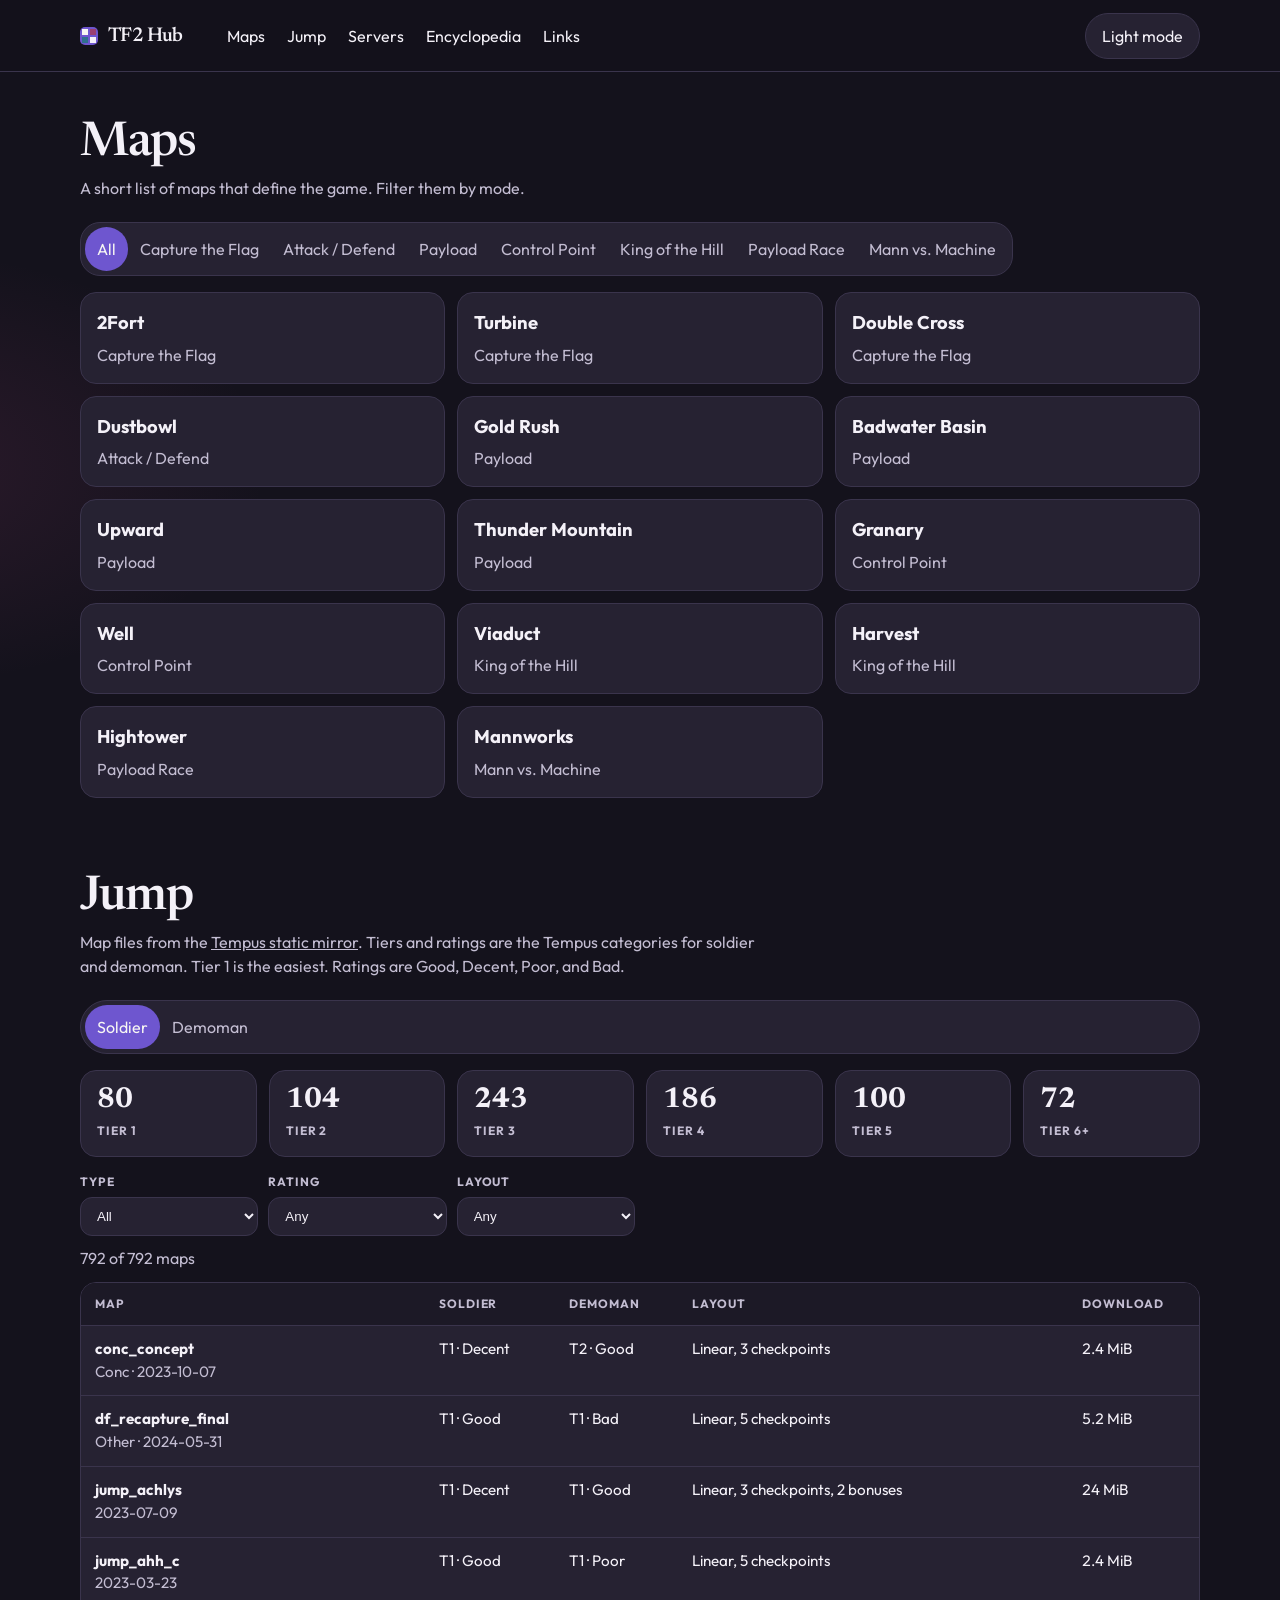
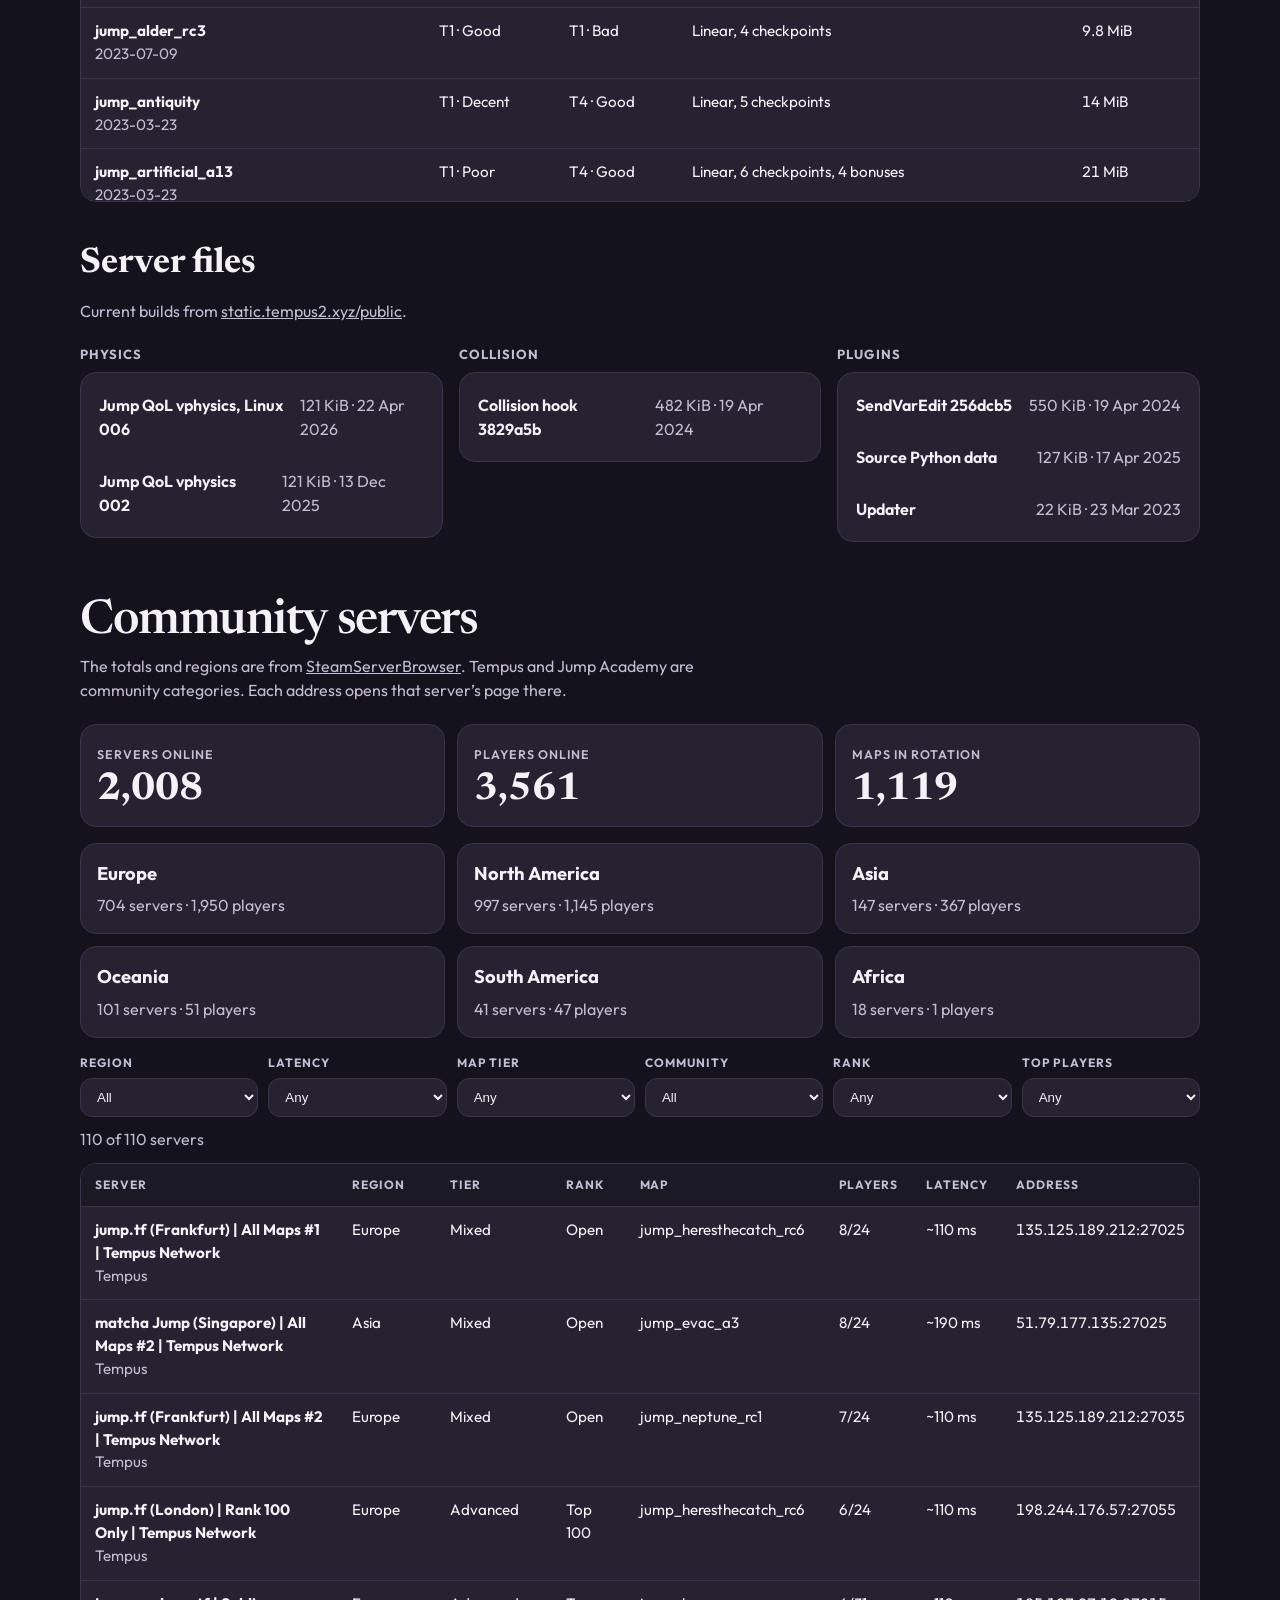
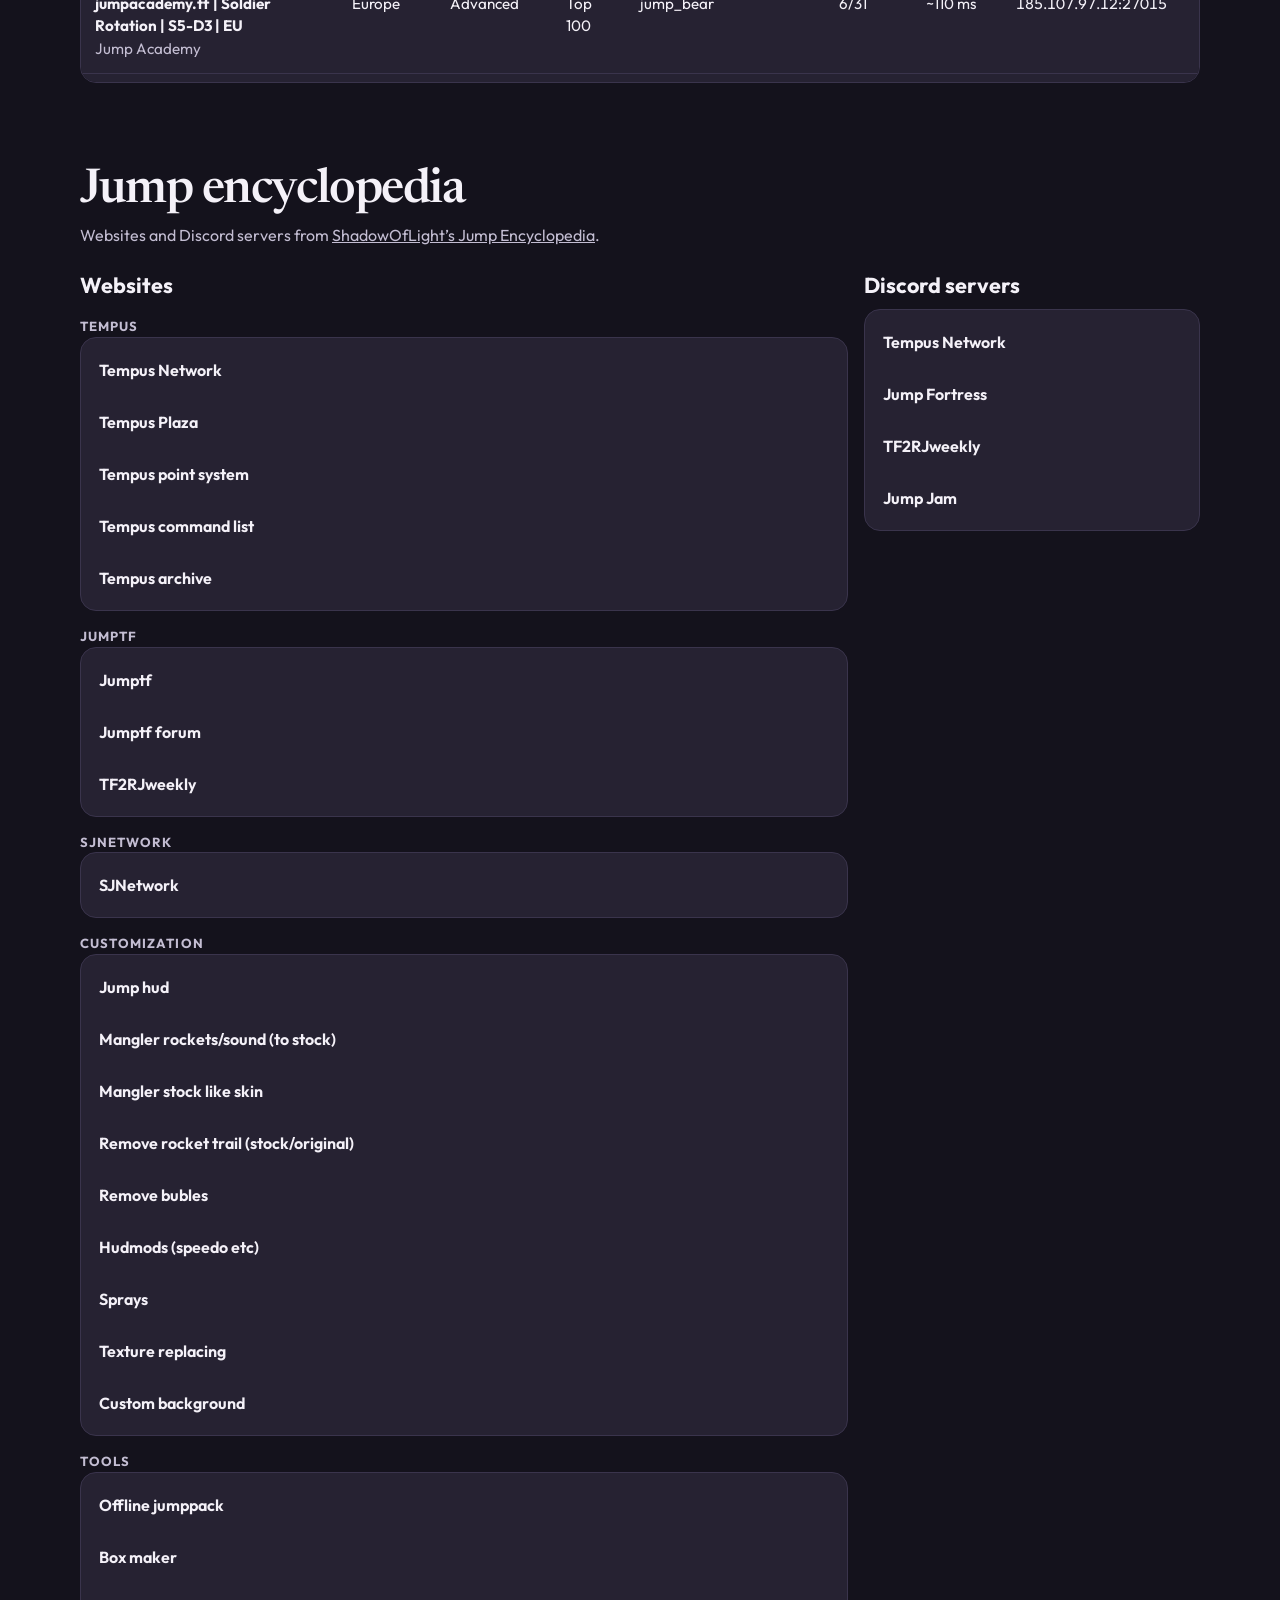
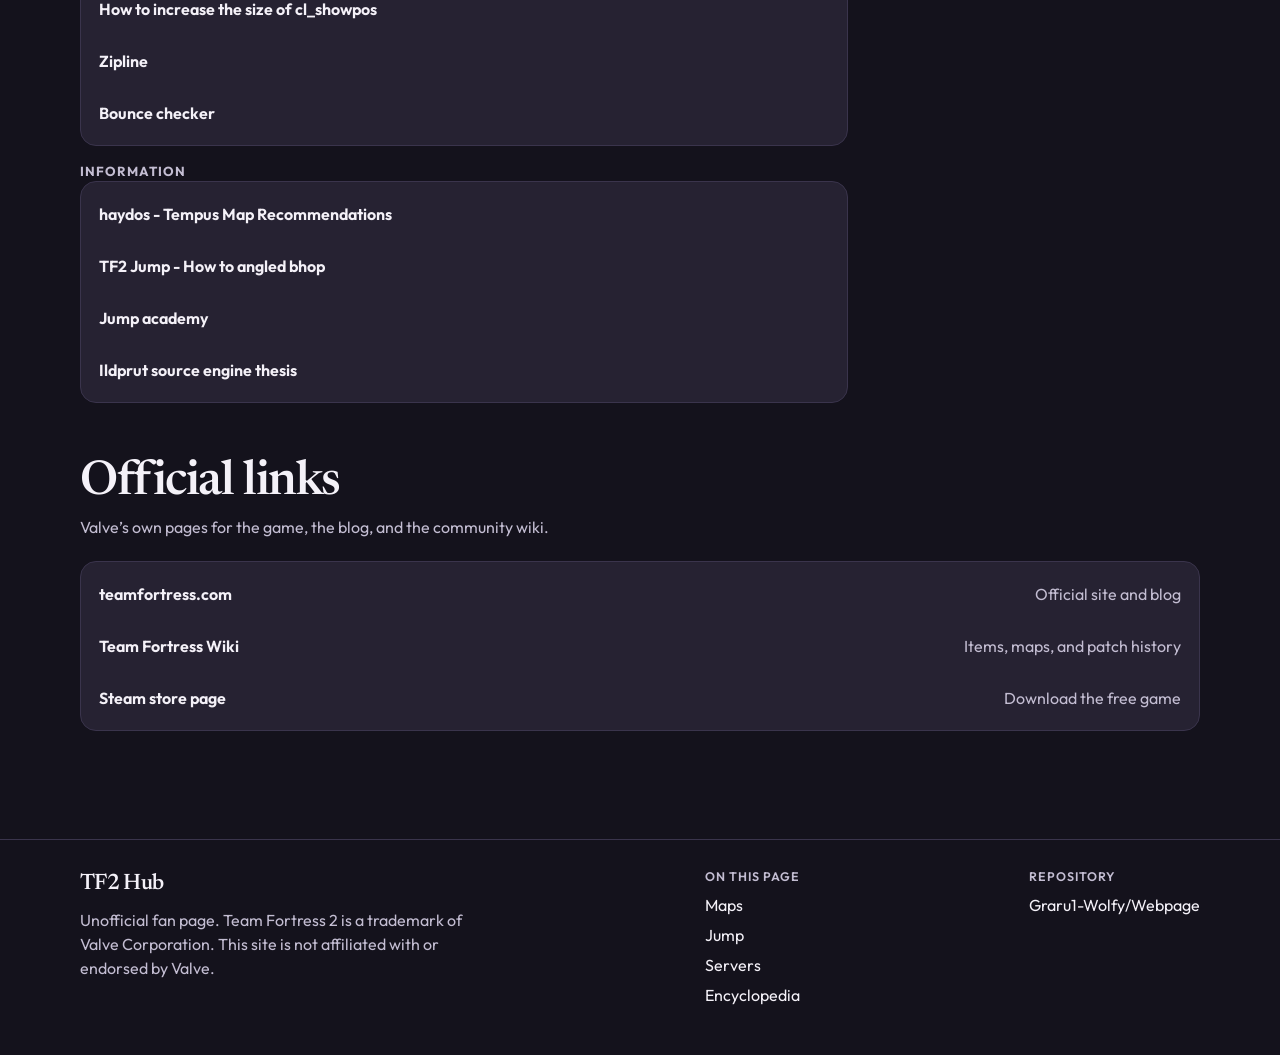
==== index.html @ 93829cb6 "Add a Jump tab with Tempus map categories. The catalog comes from the Tempus static mirror, grouped " ====
<!DOCTYPE html>
<html lang="en" data-theme="dark">
  <head>
    <meta charset="utf-8">
    <meta name="viewport" content="width=device-width, initial-scale=1">
    <title>TF2 Hub</title>
    <meta name="description" content="A fan hub for Team Fortress 2 community servers.">
    <meta id="theme-color" name="theme-color" content="#14121c">
    <script>
      try {
        var savedTheme = localStorage.getItem("tf2-theme");
        if (savedTheme === "light" || savedTheme === "dark") {
          document.documentElement.dataset.theme = savedTheme;
          document.getElementById("theme-color").setAttribute("content", savedTheme === "dark" ? "#14121c" : "#F4F2FA");
        }
      } catch (error) {
        /* Keep the default dark theme when storage is unavailable. */
      }
    </script>
    <link rel="icon" href="favicon.svg" type="image/svg+xml">
    <link rel="preconnect" href="https://fonts.googleapis.com">
    <link rel="preconnect" href="https://fonts.gstatic.com" crossorigin>
    <link href="https://fonts.googleapis.com/css2?family=Newsreader:opsz,wght@6..72,500;6..72,600&family=Outfit:wght@400;500;600;700&display=swap" rel="stylesheet">
    <link rel="stylesheet" href="css/styles.css">
  </head>
  <body>
    <a class="skip" href="#main">Skip to content</a>
    <header class="site-header">
      <div class="wrap header-inner">
        <a class="logo" href="#maps">
          <span class="logo-mark" aria-hidden="true"></span>
          TF2 Hub
        </a>
        <nav class="site-nav" aria-label="Page">
          <a href="#maps">Maps</a>
          <a href="#jump">Jump</a>
          <a href="#community">Servers</a>
          <a href="#encyclopedia">Encyclopedia</a>
          <a href="#links">Links</a>
        </nav>
        <button type="button" class="theme-toggle" id="theme-toggle" aria-pressed="true">Light mode</button>
      </div>
    </header>

    <main id="main">
      <section class="wrap preview-section" id="maps">
        <div class="section-head">
          <h2>Maps</h2>
          <p>A short list of maps that define the game. Filter them by mode.</p>
        </div>
        <div class="modes" id="map-filters" role="toolbar" aria-label="Filter maps"></div>
        <div class="card-grid" id="map-grid"></div>
      </section>

      <section class="wrap preview-section" id="jump">
        <div class="section-head">
          <h2>Jump</h2>
          <p>Map files from the <a href="https://static.tempus2.xyz/tempus/server/maps/">Tempus static mirror</a>. Tiers and ratings are the Tempus categories for soldier and demoman. Tier 1 is the easiest. Ratings are Good, Decent, Poor, and Bad.</p>
        </div>
        <div class="modes" id="jump-class" role="toolbar" aria-label="Class">
          <button type="button" data-class="soldier" aria-pressed="true">Soldier</button>
          <button type="button" data-class="demoman" aria-pressed="false">Demoman</button>
        </div>
        <div class="jump-tiers" id="jump-tiers" role="toolbar" aria-label="Tier"></div>
        <form class="filter-bar jump-filters" id="jump-filters">
          <label>Type
            <select name="type" aria-label="Type">
              <option value="all">All</option>
              <option value="rocket">Rocket jump</option>
              <option value="sticky">Sticky jump</option>
              <option value="conc">Conc</option>
              <option value="other">Other</option>
            </select>
          </label>
          <label>Rating
            <select name="rating" aria-label="Rating">
              <option value="all">Any</option>
              <option value="1">Good</option>
              <option value="2">Decent</option>
              <option value="3">Poor</option>
              <option value="4">Bad</option>
            </select>
          </label>
          <label>Layout
            <select name="layout" aria-label="Layout">
              <option value="all">Any</option>
              <option value="bonus">Bonuses</option>
              <option value="course">Courses</option>
              <option value="trick">Tricks</option>
              <option value="linear">Linear</option>
            </select>
          </label>
        </form>
        <p class="filter-count" id="jump-count"></p>
        <div class="server-scroll">
          <table class="server-table">
            <thead>
              <tr>
                <th>Map</th>
                <th>Soldier</th>
                <th>Demoman</th>
                <th>Layout</th>
                <th>Download</th>
              </tr>
            </thead>
            <tbody id="jump-rows"></tbody>
          </table>
        </div>
        <div class="section-head jump-files-head">
          <h3>Server files</h3>
          <p>Current builds from <a href="https://static.tempus2.xyz/public/">static.tempus2.xyz/public</a>.</p>
        </div>
        <div class="jump-files">
          <section>
            <h3>Physics</h3>
            <ul class="link-list">
              <li><a href="https://static.tempus2.xyz/public/jumpqol_vphysics_linux_006.zip">Jump QoL vphysics, Linux 006</a><span>121 KiB · 22 Apr 2026</span></li>
              <li><a href="https://static.tempus2.xyz/public/jumpqol_vphysics_002.zip">Jump QoL vphysics 002</a><span>121 KiB · 13 Dec 2025</span></li>
            </ul>
          </section>
          <section>
            <h3>Collision</h3>
            <ul class="link-list">
              <li><a href="https://static.tempus2.xyz/public/collisionhook-3829a5b.zip">Collision hook 3829a5b</a><span>482 KiB · 19 Apr 2024</span></li>
            </ul>
          </section>
          <section>
            <h3>Plugins</h3>
            <ul class="link-list">
              <li><a href="https://static.tempus2.xyz/public/sendvaredit-256dcb5.zip">SendVarEdit 256dcb5</a><span>550 KiB · 19 Apr 2024</span></li>
              <li><a href="https://static.tempus2.xyz/public/source-python-data.zip">Source Python data</a><span>127 KiB · 17 Apr 2025</span></li>
              <li><a href="https://static.tempus2.xyz/public/updater.smx">Updater</a><span>22 KiB · 23 Mar 2023</span></li>
            </ul>
          </section>
        </div>
      </section>

      <section class="band" id="community">
        <div class="wrap">
          <div class="section-head">
            <h2>Community servers</h2>
            <p>The totals and regions are from <a href="https://www.steamserverbrowser.com/games/team-fortress-2">SteamServerBrowser</a>. Tempus and Jump Academy are community categories. Each address opens that server’s page there.</p>
          </div>
          <div class="metrics" id="community-stats"></div>
          <div class="card-grid region-grid" id="region-grid"></div>
          <form class="filter-bar" id="server-filters">
            <label>Region
              <select name="region" aria-label="Region">
                <option value="all">All</option>
                <option>Europe</option>
                <option>North America</option>
                <option>Asia</option>
                <option>Oceania</option>
                <option>South America</option>
                <option>Africa</option>
              </select>
            </label>
            <label>Latency
              <select name="latency" aria-label="Latency">
                <option value="all">Any</option>
                <option value="80">Under 80 ms</option>
                <option value="150">Under 150 ms</option>
                <option value="250">Under 250 ms</option>
              </select>
            </label>
            <label>Map tier
              <select name="tier" aria-label="Map tier">
                <option value="all">Any</option>
                <option>Beginner</option>
                <option>Intermediate</option>
                <option>Advanced</option>
                <option>Mixed</option>
              </select>
            </label>
            <label>Community
              <select name="community" aria-label="Community">
                <option value="all">All</option>
                <option value="tempus">Tempus</option>
                <option value="jumpacademy">Jump Academy</option>
              </select>
            </label>
            <label>Rank
              <select name="rank" aria-label="Rank">
                <option value="all">Any</option>
                <option value="open">Open</option>
                <option value="1000">Top 1000</option>
                <option value="500">Top 500</option>
                <option value="200">Top 200</option>
                <option value="100">Top 100</option>
                <option value="50">Top 50</option>
              </select>
            </label>
            <label>Top players
              <select name="players" aria-label="Top players">
                <option value="all">Any</option>
                <option value="1">1 or more</option>
                <option value="5">5 or more</option>
                <option value="8">8 or more</option>
              </select>
            </label>
          </form>
          <p class="filter-count" id="filter-count"></p>
          <div class="server-scroll">
            <table class="server-table">
              <thead>
                <tr>
                  <th>Server</th>
                  <th>Region</th>
                  <th>Tier</th>
                  <th>Rank</th>
                  <th>Map</th>
                  <th>Players</th>
                  <th>Latency</th>
                  <th>Address</th>
                </tr>
              </thead>
              <tbody id="server-rows"></tbody>
            </table>
          </div>
        </div>
      </section>

      <section class="wrap preview-section" id="encyclopedia">
        <div class="section-head">
          <h2>Jump encyclopedia</h2>
          <p>Websites and Discord servers from <a href="https://docs.google.com/spreadsheets/d/1kL76rEPL2AtMSu5RWI2VtW5ZJ2QIQx61BNowdfN-09M/htmlview#gid=1264642306">ShadowOfLight’s Jump Encyclopedia</a>.</p>
        </div>
        <div class="encyclopedia">
          <div>
            <h3>Websites</h3>
            <section>
              <h4>Tempus</h4>
              <ul class="link-list">
                <li><a href="https://tempus2.xyz">Tempus Network</a></li>
                <li><a href="https://tempusplaza.com">Tempus Plaza</a></li>
                <li><a href="https://www.youtube.com/watch?v=-X00KqLJuPg">Tempus point system</a></li>
                <li><a href="https://docs.google.com/document/d/1FU_DLzmezpbtM9OJJaJuoeN-tYokrWU26dm7ZWV9oME/edit?tab=t.0">Tempus command list</a></li>
                <li><a href="https://www.youtube.com/@tempusarchive">Tempus archive</a></li>
              </ul>
            </section>
            <section>
              <h4>Jumptf</h4>
              <ul class="link-list">
                <li><a href="https://jump.tf">Jumptf</a></li>
                <li><a href="https://jump.tf/forum/">Jumptf forum</a></li>
                <li><a href="https://www.youtube.com/@TF2RJweekly">TF2RJweekly</a></li>
              </ul>
            </section>
            <section>
              <h4>SJNetwork</h4>
              <ul class="link-list">
                <li><a href="https://sjnetwork.ovh">SJNetwork</a></li>
              </ul>
            </section>
            <section>
              <h4>Customization</h4>
              <ul class="link-list">
                <li><a href="https://github.com/itsmmarc/jumphud">Jump hud</a></li>
                <li><a href="https://drive.google.com/drive/folders/1HvjqUWgGeWRSiEpdn0natUZELj3rPRAa">Mangler rockets/sound (to stock)</a></li>
                <li><a href="https://gamebanana.com/mods/542567">Mangler stock like skin</a></li>
                <li><a href="https://gamebanana.com/mods/12415">Remove rocket trail (stock/original)</a></li>
                <li><a href="https://drive.google.com/file/d/1fx7olVPWkRwH50wDLuMNWc6jkmF2LfdE/view?usp=sharing">Remove bubles</a></li>
                <li><a href="https://github.com/bakapear/hudmods/tree/main">Hudmods (speedo etc)</a></li>
                <li><a href="https://github.com/Elandi-rj/sprays">Sprays</a></li>
                <li><a href="https://www.youtube.com/watch?v=6GmzKExCy_0">Texture replacing</a></li>
                <li><a href="https://steamcommunity.com/sharedfiles/filedetails/?id=1514650207">Custom background</a></li>
              </ul>
            </section>
            <section>
              <h4>Tools</h4>
              <ul class="link-list">
                <li><a href="https://jump.tf/forum/index.php?topic=3294.0">Offline jumppack</a></li>
                <li><a href="https://elandi-rj.github.io/vmf2box/">Box maker</a></li>
                <li><a href="https://imgur.com/a/how-to-increase-size-of-cl-showpos-e2oxsdI">How to increase the size of cl_showpos</a></li>
                <li><a href="https://jump.tf/forum/index.php?topic=3367.0">Zipline</a></li>
                <li><a href="https://bakapear.github.io/bcheck/">Bounce checker</a></li>
              </ul>
            </section>
            <section>
              <h4>Information</h4>
              <ul class="link-list">
                <li><a href="https://docs.google.com/spreadsheets/u/0/d/1907vPaXC_hS7HJaVnO2ugTOcV4ztIUzsOAQGs_5hwPY/htmlview">haydos - Tempus Map Recommendations</a></li>
                <li><a href="https://www.youtube.com/watch?v=NsWmYZu1GHA">TF2 Jump - How to angled bhop</a></li>
                <li><a href="https://jumpacademy.tf">Jump academy</a></li>
                <li><a href="https://www.dropbox.com/scl/fi/c0vxjztou9xj0of1zamer/Review.pdf?rlkey=rv9l35ze3uvhbk5llnwl1ld0k&amp;e=2&amp;dl=0">Ildprut source engine thesis</a></li>
              </ul>
            </section>
          </div>
          <aside>
            <h3>Discord servers</h3>
            <ul class="link-list">
              <li><a href="https://discord.gg/x9J4hVd96q">Tempus Network</a></li>
              <li><a href="https://discord.gg/fNuYx7gHqT">Jump Fortress</a></li>
              <li><a href="https://discord.gg/yQAJWDqkgA">TF2RJweekly</a></li>
              <li><a href="https://discord.gg/YdNcxnuUwK">Jump Jam</a></li>
            </ul>
          </aside>
        </div>
      </section>

      <section class="band" id="links">
        <div class="wrap tokens">
          <div class="section-head">
            <h2>Official links</h2>
            <p>Valve’s own pages for the game, the blog, and the community wiki.</p>
          </div>
          <ul class="link-list">
            <li><a href="https://www.teamfortress.com/">teamfortress.com</a><span>Official site and blog</span></li>
            <li><a href="https://wiki.teamfortress.com/">Team Fortress Wiki</a><span>Items, maps, and patch history</span></li>
            <li><a href="https://store.steampowered.com/app/440/Team_Fortress_2/">Steam store page</a><span>Download the free game</span></li>
          </ul>
        </div>
      </section>
    </main>

    <footer class="site-footer">
      <div class="wrap footer-inner">
        <div>
          <p class="logo">TF2 Hub</p>
          <p class="muted">Unofficial fan page. Team Fortress 2 is a trademark of Valve Corporation. This site is not affiliated with or endorsed by Valve.</p>
        </div>
        <div>
          <p class="footer-label">On this page</p>
          <a href="#maps">Maps</a>
          <a href="#jump">Jump</a>
          <a href="#community">Servers</a>
          <a href="#encyclopedia">Encyclopedia</a>
        </div>
        <div>
          <p class="footer-label">Repository</p>
          <a href="https://github.com/Graru1-Wolfy/Webpage">Graru1-Wolfy/Webpage</a>
        </div>
      </div>
    </footer>
    <script src="js/servers.js"></script>
    <script src="js/jump.js"></script>
    <script src="js/hub.js"></script>
  </body>
</html>
---- css/styles.css ----
:root {
  --bg: #f4f2fa;
  --surface: #ece9f5;
  --surface-raised: #fffcff;
  --text: #221c33;
  --muted: #5c5670;
  --border: #ddd6ea;
  --primary: #6e56cf;
  --on-primary: #f7f6f3;
  --secondary: #9a3f72;
  --on-secondary: #f7f6f3;
  --tertiary: #2f6f8f;
  --on-tertiary: #f7f6f3;
  --primary-soft: #e4dff6;
  --secondary-soft: #f6e3ee;
  --shadow: 0 18px 50px rgba(110, 86, 207, 0.16);
  --header-h: 72px;
  --radius: 20px;
  --wrap: 1120px;
  color-scheme: light;
  font-family: Outfit, "Segoe UI", sans-serif;
  line-height: 1.5;
}

:root[data-theme="dark"] {
  --bg: #14121c;
  --surface: #1c1926;
  --surface-raised: #262232;
  --text: #f4f1f8;
  --muted: #c3bdd2;
  --border: #3a344c;
  --primary-soft: #2c2544;
  --secondary-soft: #3a2433;
  color-scheme: dark;
}

*,
*::before,
*::after {
  box-sizing: border-box;
}

html {
  scroll-behavior: smooth;
}

body {
  margin: 0;
  min-height: 100vh;
  background-color: var(--bg);
  background-image:
    radial-gradient(900px 420px at 100% -10%, color-mix(in srgb, var(--primary) 26%, transparent), transparent 60%),
    radial-gradient(680px 380px at -10% 8%, color-mix(in srgb, var(--secondary) 18%, transparent), transparent 58%);
  color: var(--text);
}

body,
.site-header,
.role,
.step,
.app-frame,
.code-panel,
.metrics article,
.seed-field,
.modes,
.btn {
  transition: background-color 240ms ease, color 240ms ease, border-color 240ms ease, box-shadow 240ms ease;
}

h1,
h2,
h3,
p {
  margin: 0;
}

h1,
h2,
.logo,
.app-brand {
  font-family: Newsreader, Georgia, serif;
  font-weight: 560;
  letter-spacing: -0.03em;
}

a {
  color: inherit;
}

button,
input {
  font: inherit;
  color: inherit;
}

.skip {
  position: absolute;
  left: 16px;
  top: -40px;
  z-index: 40;
  padding: 8px 12px;
  background: var(--primary);
  color: var(--on-primary);
  border-radius: 8px;
}

.skip:focus {
  top: 12px;
}

.sr-only {
  position: absolute;
  width: 1px;
  height: 1px;
  padding: 0;
  margin: -1px;
  overflow: hidden;
  clip: rect(0, 0, 0, 0);
  white-space: nowrap;
  border: 0;
}

.wrap {
  width: min(var(--wrap), calc(100% - 40px));
  margin-inline: auto;
}

.site-header {
  position: sticky;
  top: 0;
  z-index: 20;
  height: var(--header-h);
  background: color-mix(in srgb, var(--bg) 84%, transparent);
  backdrop-filter: blur(16px);
  border-bottom: 1px solid var(--border);
}

.header-inner,
.footer-inner,
.app-toolbar,
.form-actions,
.controls {
  display: flex;
  align-items: center;
  gap: 16px;
}

.header-inner {
  height: 100%;
  justify-content: space-between;
}

.logo {
  display: inline-flex;
  align-items: center;
  gap: 10px;
  font-size: 1.25rem;
  text-decoration: none;
}

.logo-mark {
  width: 18px;
  height: 18px;
  border-radius: 5px;
  background:
    linear-gradient(var(--on-primary), var(--on-primary)) 2px 2px / 6px 6px no-repeat,
    linear-gradient(var(--secondary), var(--secondary)) 10px 2px / 6px 6px no-repeat,
    linear-gradient(var(--tertiary), var(--tertiary)) 2px 10px / 6px 6px no-repeat,
    linear-gradient(var(--text), var(--text)) 10px 10px / 6px 6px no-repeat,
    var(--primary);
}

.site-nav {
  display: flex;
  gap: 22px;
  margin-right: auto;
  margin-left: 28px;
}

.site-nav a,
.site-footer a {
  text-decoration: none;
}

.site-nav a:hover,
.site-footer a:hover {
  color: var(--primary);
}

.theme-toggle,
.btn,
.modes button,
.role,
.step {
  border: 0;
  cursor: pointer;
}

.theme-toggle,
.btn-ghost,
.modes {
  background: var(--surface-raised);
  border: 1px solid var(--border);
}

.theme-toggle,
.btn {
  border-radius: 999px;
  padding: 10px 16px;
}

.btn-primary {
  background: var(--primary);
  color: var(--on-primary);
}

.btn-secondary {
  background: var(--secondary);
  color: var(--on-secondary);
}

.btn-ghost {
  background: transparent;
  color: var(--text);
}

.btn:hover,
.theme-toggle:hover,
.modes button:hover {
  transform: translateY(-1px);
}

.hero {
  display: grid;
  grid-template-columns: minmax(0, 1.05fr) minmax(280px, 0.95fr);
  gap: 48px;
  align-items: center;
  padding: 72px 0 64px;
}

.kicker,
.footer-label,
.seed-label,
.role-name,
.step-name,
.metrics span,
.app-note {
  font-size: 0.78rem;
  font-weight: 600;
  letter-spacing: 0.08em;
  text-transform: uppercase;
  color: var(--muted);
}

h1 {
  margin-top: 12px;
  font-size: clamp(3rem, 6vw, 5.4rem);
  line-height: 0.95;
}

.lede,
.section-head p,
.muted,
.app-toolbar p {
  color: var(--muted);
}

.lede {
  max-width: 46ch;
  margin-top: 18px;
  font-size: 1.08rem;
}

.controls {
  flex-wrap: wrap;
  margin-top: 28px;
  align-items: stretch;
}

.seed-field {
  display: flex;
  align-items: center;
  gap: 12px;
  min-width: 180px;
  padding: 8px 14px 8px 8px;
  background: var(--surface-raised);
  border: 1px solid var(--border);
  border-radius: 16px;
}

.seed-input {
  width: 52px;
  height: 52px;
  padding: 0;
  border: 0;
  background: transparent;
  cursor: pointer;
}

.seed-input::-webkit-color-swatch-wrapper {
  padding: 0;
}

.seed-input::-webkit-color-swatch {
  border: 0;
  border-radius: 12px;
}

.seed-hex,
.role-hex,
.step-hex {
  display: block;
  font-variant-numeric: tabular-nums;
  letter-spacing: 0.02em;
}

.seed-hex {
  font-weight: 650;
}

.modes {
  display: flex;
  padding: 4px;
  border-radius: 999px;
}

.modes button {
  border-radius: 999px;
  padding: 10px 12px;
  background: transparent;
  color: var(--muted);
}

.modes button[aria-checked="true"] {
  background: var(--primary);
  color: var(--on-primary);
}

.contrast {
  display: flex;
  flex-wrap: wrap;
  gap: 10px 16px;
  min-height: 1.5em;
  margin-top: 16px;
  color: var(--muted);
  font-size: 0.95rem;
}

.grade {
  display: inline-block;
  margin-left: 4px;
  padding: 1px 7px;
  border-radius: 999px;
  background: var(--primary-soft);
  color: var(--text);
  font-size: 0.75rem;
  font-weight: 700;
}

.specimen {
  display: grid;
  grid-template-columns: 1fr 1fr;
  gap: 12px;
}

.role {
  display: flex;
  flex-direction: column;
  justify-content: space-between;
  min-height: 118px;
  padding: 16px;
  border-radius: var(--radius);
  text-align: left;
  box-shadow: var(--shadow);
}

.role.wide {
  grid-column: 1 / -1;
  min-height: 168px;
}

.role-hex,
.step-hex {
  font-size: 0.92rem;
}

.band {
  padding: 28px 0 36px;
}

.section-head {
  display: grid;
  gap: 8px;
  max-width: 62ch;
  margin-bottom: 22px;
}

h2 {
  font-size: clamp(2rem, 4vw, 3rem);
  line-height: 1;
}

.scale {
  display: grid;
  grid-auto-flow: column;
  grid-auto-columns: minmax(92px, 1fr);
  gap: 8px;
  overflow-x: auto;
  padding-bottom: 8px;
  scroll-snap-type: x proximity;
}

.step {
  display: flex;
  flex-direction: column;
  justify-content: space-between;
  min-height: 148px;
  padding: 12px;
  border-radius: 16px;
  text-align: left;
  scroll-snap-align: start;
}

.preview-section {
  padding: 48px 0 28px;
}

.app-frame {
  display: grid;
  grid-template-columns: 230px minmax(0, 1fr);
  overflow: hidden;
  background: var(--surface);
  border: 1px solid var(--border);
  border-radius: 28px;
  box-shadow: var(--shadow);
}

.app-side {
  display: flex;
  flex-direction: column;
  gap: 18px;
  padding: 22px;
  background: color-mix(in srgb, var(--surface-raised) 70%, var(--bg));
  border-right: 1px solid var(--border);
}

.app-brand {
  font-size: 1.6rem;
}

.app-nav {
  display: grid;
  gap: 6px;
}

.app-nav a {
  padding: 8px 10px;
  border-radius: 10px;
  text-decoration: none;
}

.app-nav a.is-active {
  background: var(--primary-soft);
  color: var(--text);
  font-weight: 650;
}

.app-note {
  margin-top: auto;
  letter-spacing: 0.04em;
}

.app-main {
  display: grid;
  gap: 18px;
  padding: 22px;
}

.app-toolbar {
  justify-content: space-between;
  align-items: flex-start;
}

.app-toolbar h3 {
  font-family: Outfit, "Segoe UI", sans-serif;
  font-size: 1.25rem;
  letter-spacing: 0;
}

.metrics {
  display: grid;
  grid-template-columns: repeat(3, minmax(0, 1fr));
  gap: 12px;
}

.metrics article,
.sample-form {
  padding: 16px;
  background: var(--surface-raised);
  border: 1px solid var(--border);
  border-radius: 16px;
}

.metrics strong {
  display: block;
  margin-top: 6px;
  font-family: Newsreader, Georgia, serif;
  font-size: 2.4rem;
  line-height: 1;
}

.sample-form {
  display: grid;
  gap: 14px;
}

.sample-form label {
  display: grid;
  gap: 6px;
  font-size: 0.92rem;
  font-weight: 600;
}

.sample-form input {
  width: 100%;
  padding: 12px 14px;
  background: var(--bg);
  border: 1px solid var(--border);
  border-radius: 12px;
}

.form-actions {
  flex-wrap: wrap;
}

.pill {
  padding: 6px 10px;
  border-radius: 999px;
  background: var(--secondary-soft);
  color: var(--text);
  font-size: 0.82rem;
  font-weight: 700;
}

.tokens {
  padding-bottom: 72px;
}

.code-panel {
  position: relative;
  padding: 18px 18px 8px;
  background: var(--surface-raised);
  border: 1px solid var(--border);
  border-radius: 20px;
}

.code-panel .btn {
  position: absolute;
  top: 14px;
  right: 14px;
}

pre {
  margin: 0;
  padding: 28px 8px 16px;
  overflow-x: auto;
  font-family: "SFMono-Regular", ui-monospace, Consolas, monospace;
  font-size: 0.92rem;
  line-height: 1.7;
}

.site-footer {
  padding: 28px 0 48px;
  border-top: 1px solid var(--border);
}

.footer-inner {
  align-items: flex-start;
  justify-content: space-between;
}

.footer-inner > div {
  display: grid;
  gap: 6px;
  max-width: 36ch;
}

.footer-inner .logo {
  font-size: 1.4rem;
}

code {
  font-family: ui-monospace, Consolas, monospace;
  font-size: 0.92em;
}

.copy-status {
  min-height: 1.4em;
  margin-top: 8px;
  font-weight: 650;
}

.toast {
  position: fixed;
  left: 50%;
  bottom: 24px;
  z-index: 100;
  padding: 12px 18px;
  background: #161417;
  color: #f7f6f3;
  border-radius: 999px;
  box-shadow: 0 10px 30px rgba(0, 0, 0, 0.28);
  font-weight: 650;
  transform: translate(-50%, 16px);
  opacity: 0;
  pointer-events: none;
}

.toast.is-visible {
  opacity: 1;
  transform: translate(-50%, 0);
}

:focus-visible {
  outline: 2px solid var(--primary);
  outline-offset: 3px;
}

@media (max-width: 860px) {
  .hero,
  .app-frame,
  .footer-inner {
    grid-template-columns: 1fr;
    display: grid;
  }

  .header-inner {
    height: auto;
    min-height: var(--header-h);
    flex-wrap: wrap;
    padding: 12px 0;
  }

  .site-header {
    height: auto;
  }

  .site-nav {
    order: 3;
    width: 100%;
    margin: 0;
  }

  .app-side {
    border-right: 0;
    border-bottom: 1px solid var(--border);
  }

  .metrics {
    grid-template-columns: 1fr;
  }
}

@media (max-width: 560px) {
  .wrap {
    width: min(var(--wrap), calc(100% - 28px));
  }

  .hero {
    padding-top: 36px;
    gap: 28px;
  }

  .modes {
    width: 100%;
    overflow-x: auto;
  }

  .specimen {
    grid-template-columns: 1fr;
  }

  .role.wide {
    grid-column: auto;
  }
}

.team-red {
  background: #c4473a;
  color: #f7f6f3;
}

.team-blu {
  background: #3d5f86;
  color: #f7f6f3;
}

.class-layout {
  display: grid;
  grid-template-columns: minmax(0, 1.35fr) minmax(260px, 0.75fr);
  gap: 16px;
  align-items: start;
}

.class-grid,
.card-grid {
  display: grid;
  grid-template-columns: repeat(3, minmax(0, 1fr));
  gap: 12px;
}

.class-card,
.dossier,
.info-card,
.link-list {
  background: var(--surface-raised);
  border: 1px solid var(--border);
  border-radius: 16px;
}

.class-card {
  display: grid;
  grid-template-columns: 14px 1fr;
  column-gap: 12px;
  padding: 14px;
  text-align: left;
  cursor: pointer;
  box-shadow: none;
}

.class-card .swatch {
  grid-row: 1 / span 2;
  border-radius: 999px;
}

.class-name {
  font-weight: 650;
}

.class-role,
.info-card p,
.dossier p,
.link-list span {
  color: var(--muted);
}

.class-card.is-selected {
  border-color: var(--primary);
  box-shadow: var(--shadow);
}

.dossier {
  padding: 20px;
}

.dossier h3 {
  margin: 6px 0 8px;
  font-family: Newsreader, Georgia, serif;
  font-size: 2.2rem;
  letter-spacing: -0.03em;
}

.dossier dl {
  display: grid;
  grid-template-columns: repeat(3, minmax(0, 1fr));
  gap: 10px;
  margin: 18px 0 0;
}

.dossier dt {
  color: var(--muted);
  font-size: 0.75rem;
  font-weight: 700;
  letter-spacing: 0.08em;
  text-transform: uppercase;
}

.dossier dd {
  margin: 2px 0 0;
  font-size: 1.15rem;
  font-weight: 650;
}

.info-card {
  padding: 16px;
}

.info-card h3 {
  margin-bottom: 6px;
  font-family: Outfit, "Segoe UI", sans-serif;
  font-size: 1.15rem;
  letter-spacing: 0;
}

#map-filters {
  flex-wrap: wrap;
  width: fit-content;
  max-width: 100%;
  margin-bottom: 16px;
  border-radius: 20px;
}

#map-filters button[aria-pressed="true"],
#jump-class button[aria-pressed="true"],
#community-filters button[aria-pressed="true"] {
  background: var(--primary);
  color: var(--on-primary);
}

.jump-tiers {
  display: grid;
  grid-template-columns: repeat(6, minmax(0, 1fr));
  gap: 12px;
  margin: 16px 0;
}

.jump-tiers button {
  padding: 16px;
  text-align: left;
  background: var(--surface-raised);
  color: var(--text);
  border: 1px solid var(--border);
  border-radius: 16px;
}

.jump-tiers button[aria-pressed="true"] {
  background: var(--primary);
  color: var(--on-primary);
}

.jump-tiers strong {
  display: block;
  font-family: Newsreader, Georgia, serif;
  font-size: 1.8rem;
  line-height: 1;
}

.jump-tiers span {
  display: block;
  margin-top: 6px;
  color: var(--muted);
  font-size: 0.75rem;
  font-weight: 700;
  letter-spacing: 0.08em;
  text-transform: uppercase;
}

.jump-tiers button[aria-pressed="true"] span {
  color: inherit;
}

.jump-filters {
  grid-template-columns: repeat(3, minmax(0, 1fr));
}

.jump-files-head {
  margin-top: 36px;
}

.jump-files-head h3 {
  font-family: Newsreader, Georgia, serif;
  font-size: clamp(1.6rem, 3vw, 2.2rem);
  letter-spacing: 0;
  text-transform: none;
}

.jump-files {
  display: grid;
  grid-template-columns: repeat(3, minmax(0, 1fr));
  gap: 16px;
  align-items: start;
}

.jump-files h3 {
  margin: 0 0 8px;
  font-family: Outfit, "Segoe UI", sans-serif;
  font-size: 0.82rem;
  font-weight: 700;
  letter-spacing: 0.08em;
  text-transform: uppercase;
  color: var(--muted);
}

.jump-files .link-list {
  background: var(--surface-raised);
  border: 1px solid var(--border);
  border-radius: 16px;
}

.jump-files a,
.jump-files span {
  overflow-wrap: anywhere;
}

.region-grid {
  margin: 16px 0;
}

.filter-bar {
  display: grid;
  grid-template-columns: repeat(6, minmax(0, 1fr));
  gap: 10px;
  margin-bottom: 10px;
}

.filter-bar label {
  display: grid;
  gap: 6px;
  color: var(--muted);
  font-size: 0.75rem;
  font-weight: 700;
  letter-spacing: 0.08em;
  text-transform: uppercase;
}

.filter-bar select {
  width: 100%;
  padding: 10px 12px;
  background: var(--surface-raised);
  color: var(--text);
  border: 1px solid var(--border);
  border-radius: 12px;
}

.filter-count {
  margin: 0 0 12px;
  color: var(--muted);
}

.empty-row {
  padding: 28px 14px;
  color: var(--muted);
}

.encyclopedia {
  display: grid;
  grid-template-columns: minmax(0, 1.6fr) minmax(220px, 0.7fr);
  gap: 16px;
  align-items: start;
}

.encyclopedia h3,
.encyclopedia h4 {
  margin: 0;
  font-family: Outfit, "Segoe UI", sans-serif;
  letter-spacing: 0;
  text-transform: none;
}

.encyclopedia h3 {
  margin-bottom: 8px;
  font-size: 1.35rem;
}

.encyclopedia h4 {
  margin: 16px 0 0;
  color: var(--muted);
  font-size: 0.82rem;
  font-weight: 700;
  letter-spacing: 0.08em;
  text-transform: uppercase;
}

.encyclopedia .link-list {
  background: var(--surface-raised);
  border: 1px solid var(--border);
  border-radius: 16px;
}

.encyclopedia a {
  overflow-wrap: anywhere;
}

@media (max-width: 860px) {
  .filter-bar,
  .encyclopedia,
  .jump-files {
    grid-template-columns: 1fr 1fr;
  }

  .jump-tiers {
    grid-template-columns: repeat(3, minmax(0, 1fr));
  }
}

@media (max-width: 720px) {
  body {
    overflow-x: clip;
  }

  .header-inner {
    align-items: flex-start;
  }

  .site-nav {
    gap: 14px;
  }

  .site-nav a,
  .theme-toggle {
    min-height: 44px;
    display: inline-flex;
    align-items: center;
  }

  .filter-bar,
  .encyclopedia,
  .jump-files,
  .metrics,
  .card-grid {
    grid-template-columns: 1fr;
  }

  .jump-tiers {
    grid-template-columns: repeat(2, minmax(0, 1fr));
  }

  #map-filters,
  #jump-class {
    flex-wrap: wrap;
    width: 100%;
    border-radius: 16px;
  }

  .server-scroll {
    max-height: none;
    overflow: visible;
  }

  .server-table thead {
    display: none;
  }

  .server-table tr {
    display: block;
    padding: 12px 14px 8px;
    border-bottom: 1px solid var(--border);
  }

  .server-table td {
    display: grid;
    grid-template-columns: 88px minmax(0, 1fr);
    gap: 8px;
    align-items: start;
    padding: 5px 0;
    border: 0;
    overflow-wrap: anywhere;
  }

  .server-table td::before {
    content: attr(data-label);
    color: var(--muted);
    font-size: 0.72rem;
    font-weight: 700;
    letter-spacing: 0.06em;
    text-transform: uppercase;
  }
}

.server-scroll {
  max-height: 520px;
  overflow: auto;
  background: var(--surface-raised);
  border: 1px solid var(--border);
  border-radius: 16px;
}

.server-table {
  width: 100%;
  border-collapse: collapse;
  font-size: 0.95rem;
}

.server-table th,
.server-table td {
  padding: 12px 14px;
  text-align: left;
  vertical-align: top;
  border-bottom: 1px solid var(--border);
}

.server-table th {
  position: sticky;
  top: 0;
  background: var(--surface);
  color: var(--muted);
  font-size: 0.75rem;
  letter-spacing: 0.08em;
  text-transform: uppercase;
}

.server-table a {
  font-variant-numeric: tabular-nums;
  text-decoration: none;
}

.server-table a:hover {
  color: var(--primary);
}

.server-table .class-role {
  display: block;
}

.link-list {
  list-style: none;
  margin: 0;
  padding: 6px 0;
}

.link-list li {
  display: flex;
  justify-content: space-between;
  gap: 16px;
  padding: 14px 18px;
}

.link-list a {
  font-weight: 650;
  text-decoration: none;
}

.link-list a:hover {
  color: var(--primary);
}

@media (max-width: 860px) {
  .class-layout,
  .card-grid,
  .dossier dl {
    grid-template-columns: 1fr;
  }

  .class-grid {
    grid-template-columns: 1fr 1fr;
  }
}

@media (max-width: 560px) {
  .class-grid {
    grid-template-columns: 1fr;
  }

  .link-list li {
    display: grid;
  }
}

@media (prefers-reduced-motion: reduce) {
  html {
    scroll-behavior: auto;
  }

  *,
  *::before,
  *::after {
    transition: none !important;
  }

  .btn:hover,
  .theme-toggle:hover,
  .modes button:hover {
    transform: none;
  }
}
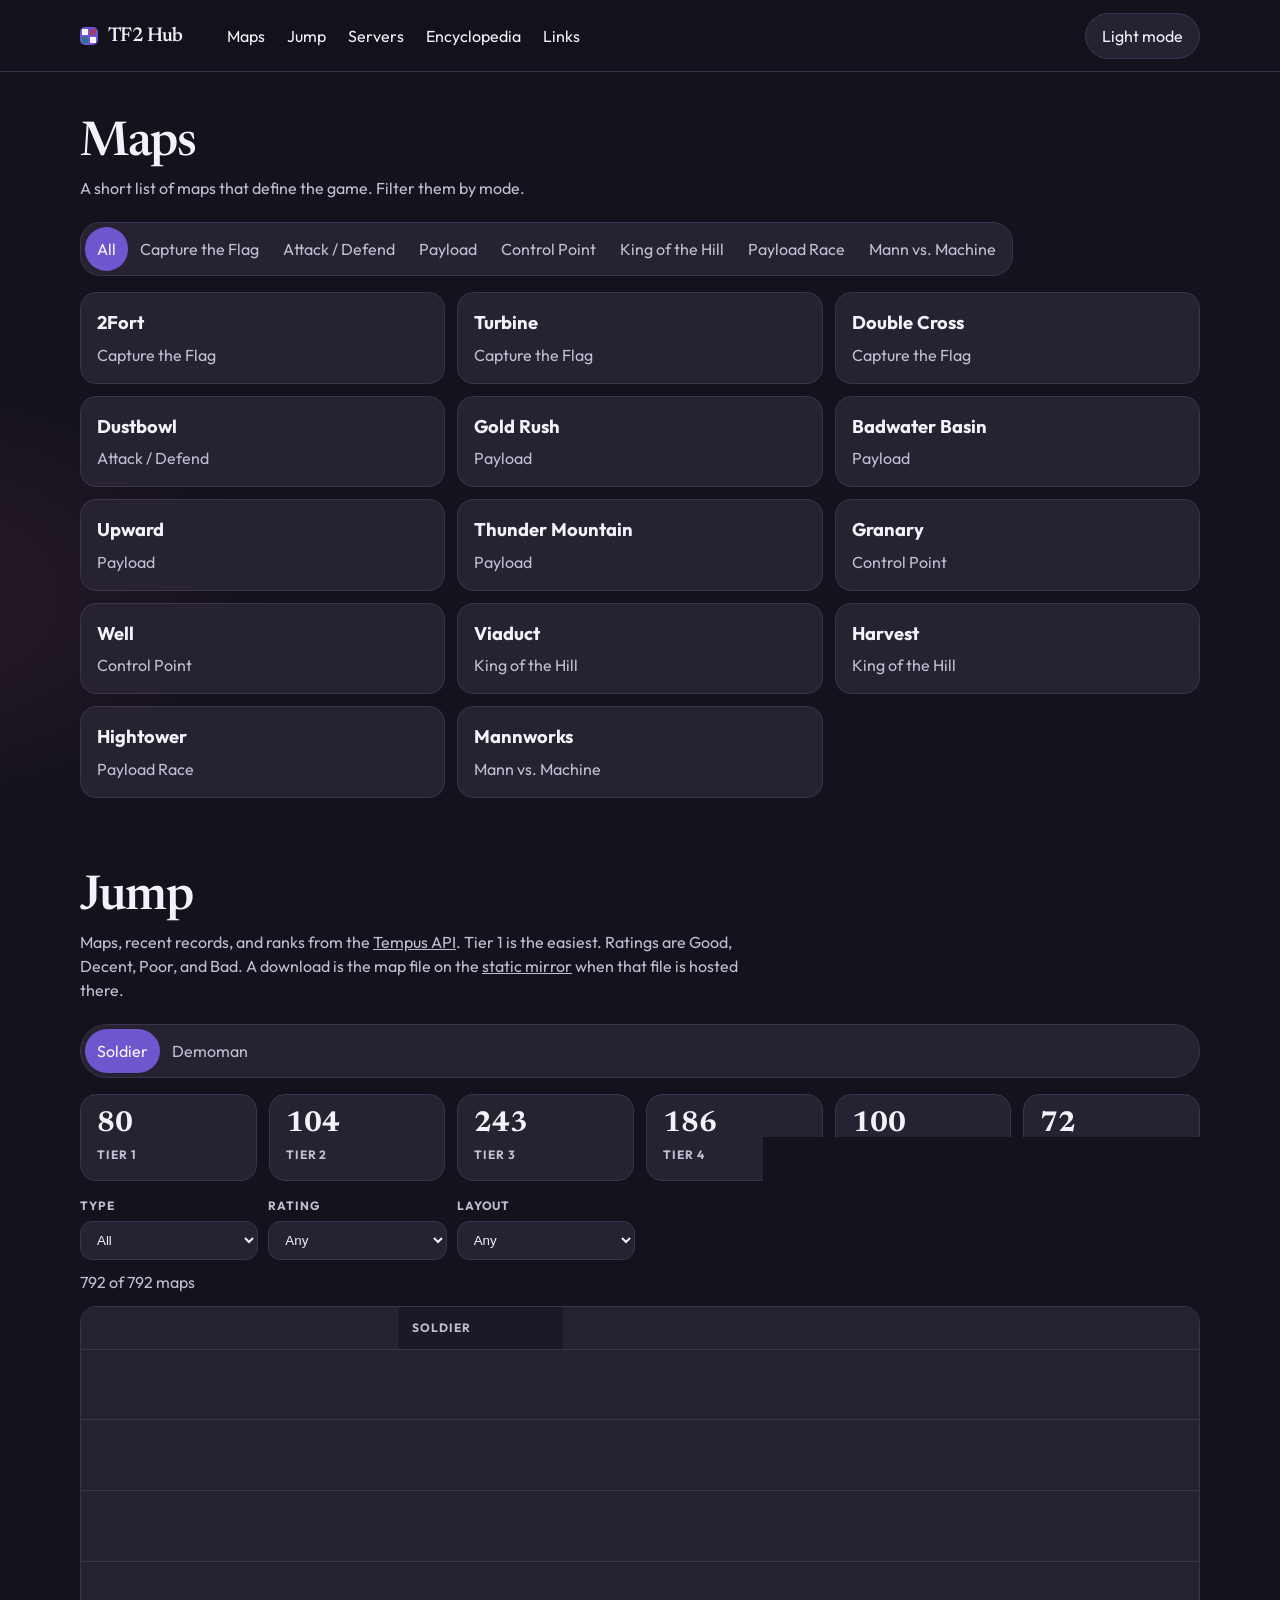
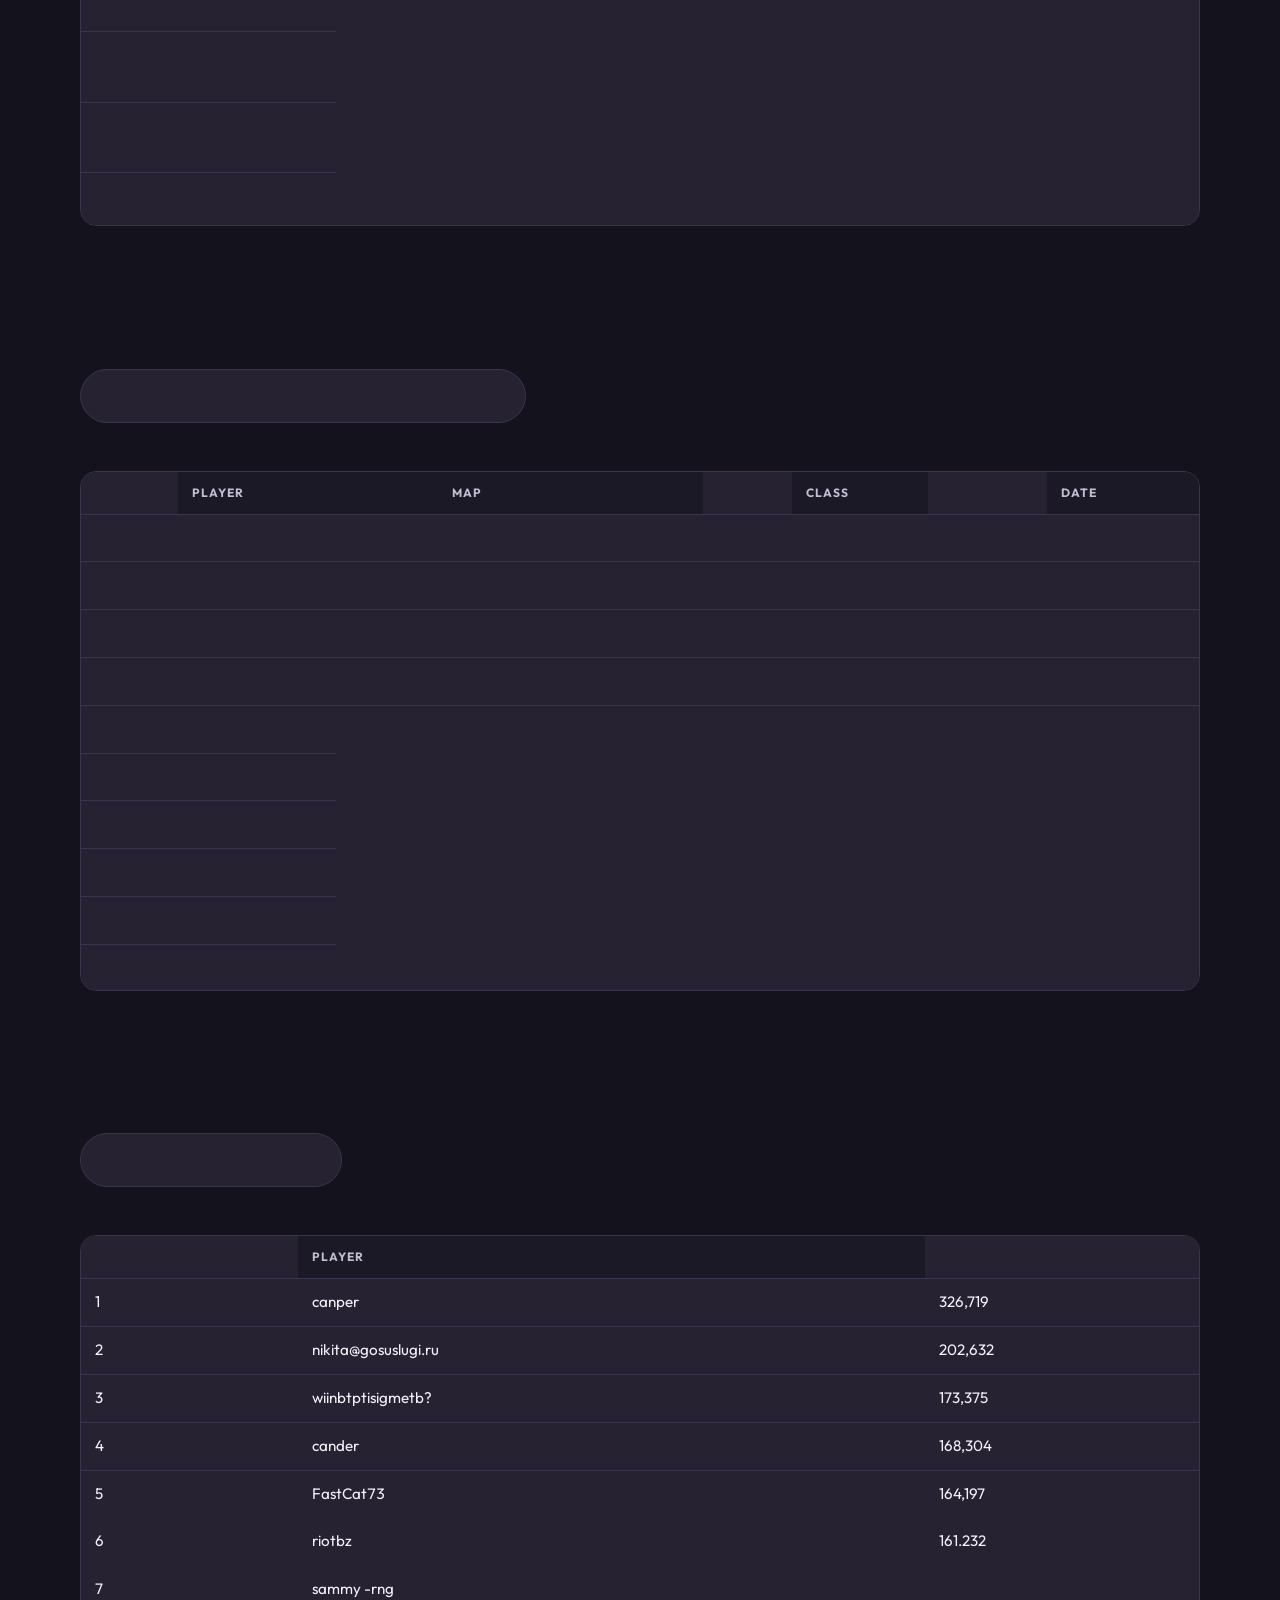
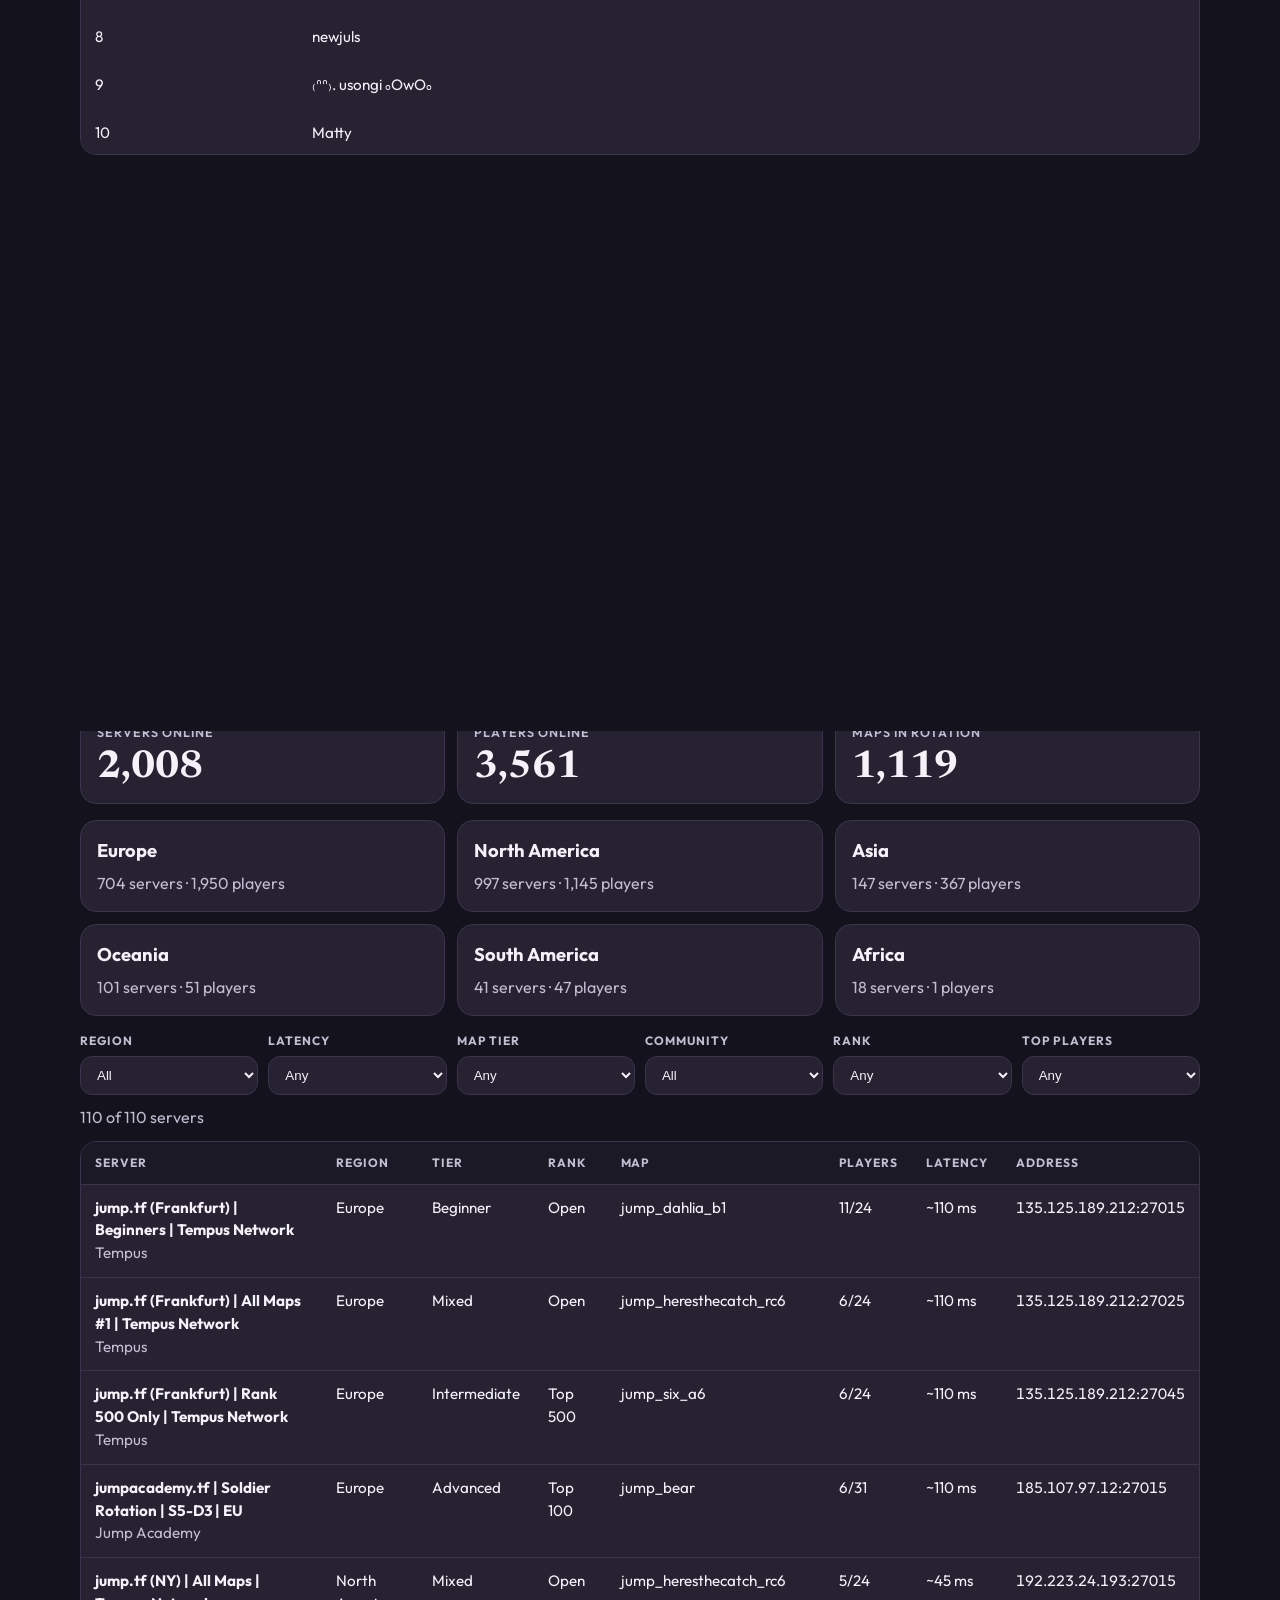
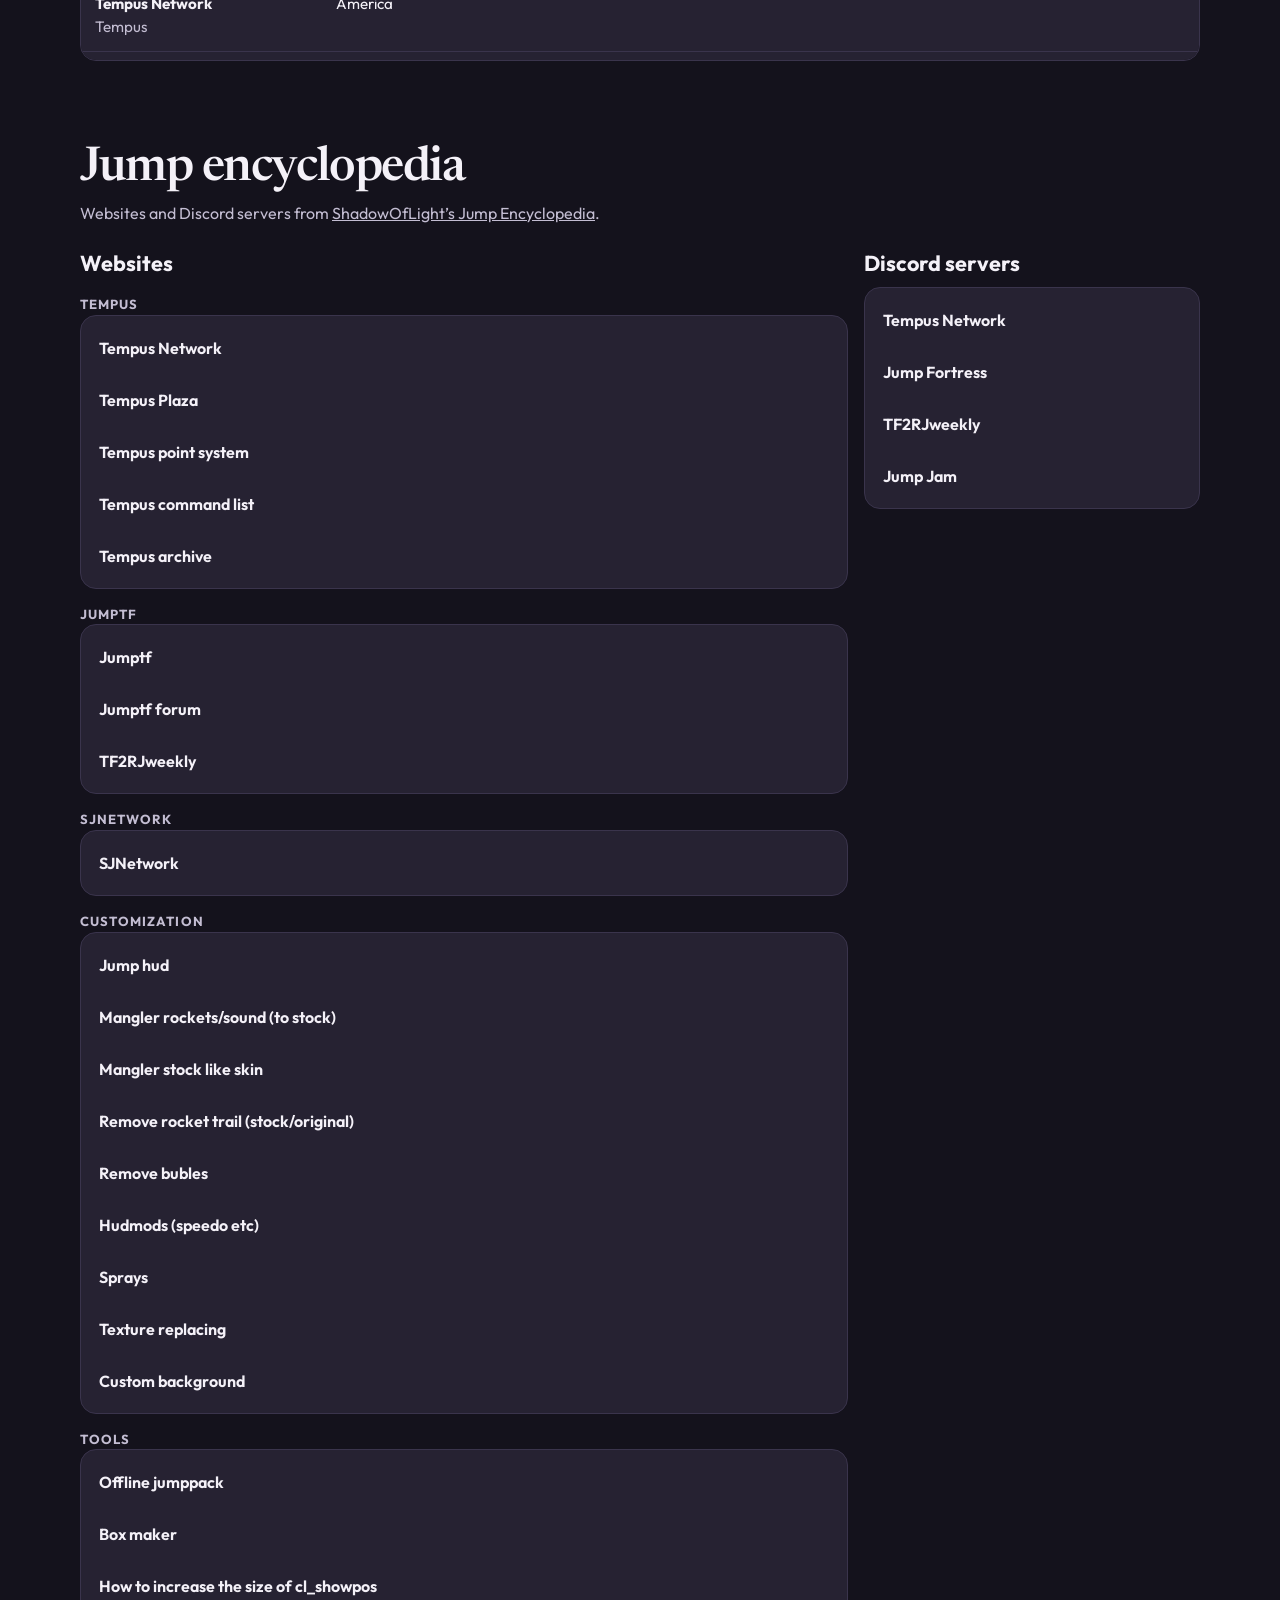
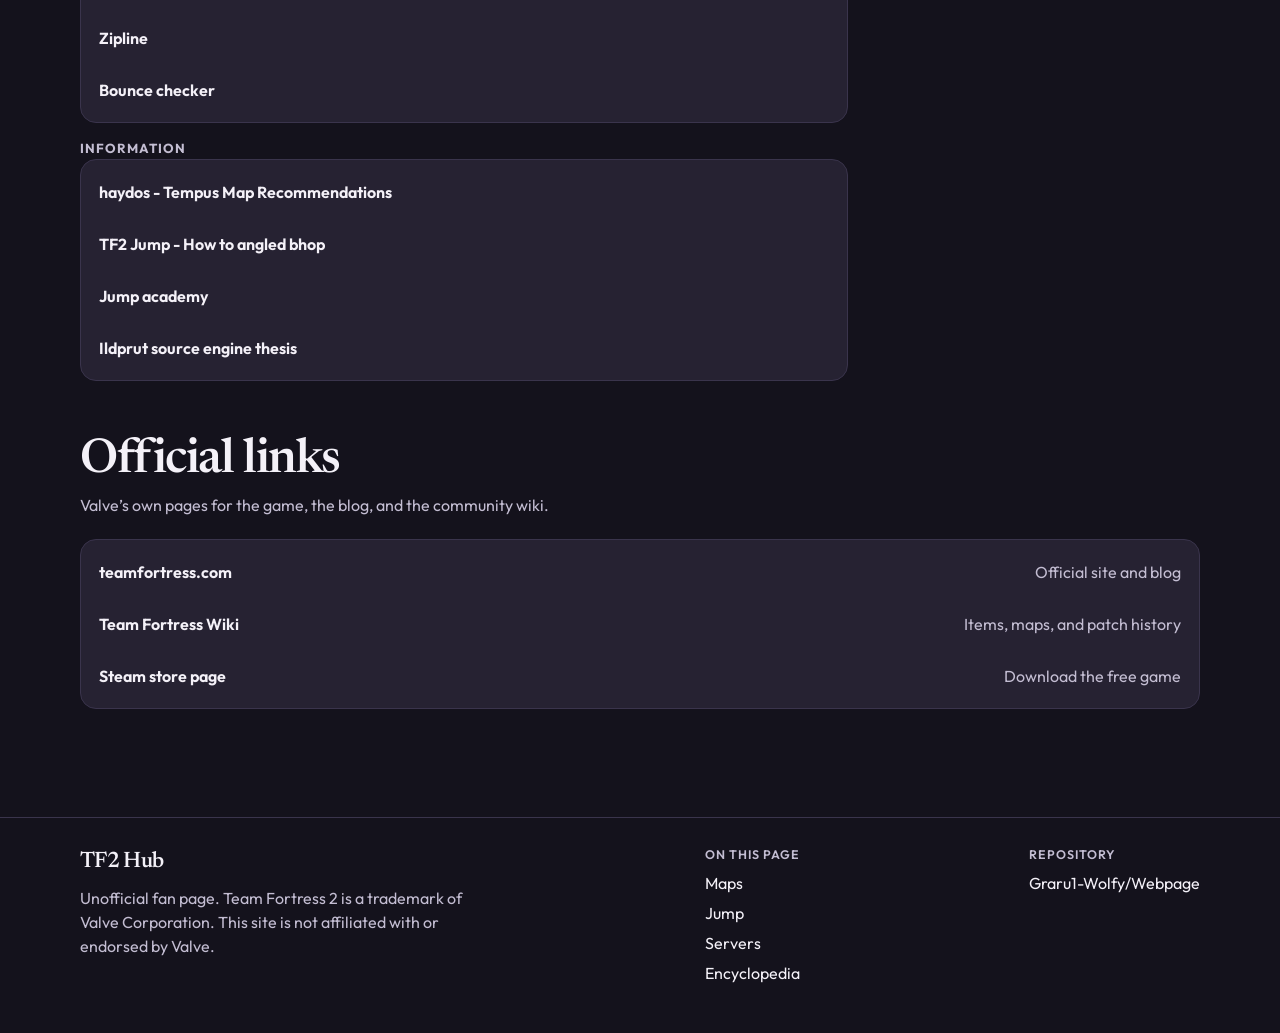
==== commit 3b813c40: "Fill the Jump tab from the Tempus API. Maps, recent records, and rank lists come from the documented" ====
--- a/index.html
+++ b/index.html
@@ -55,7 +55,7 @@
       <section class="wrap preview-section" id="jump">
         <div class="section-head">
           <h2>Jump</h2>
-          <p>Map files from the <a href="https://static.tempus2.xyz/tempus/server/maps/">Tempus static mirror</a>. Tiers and ratings are the Tempus categories for soldier and demoman. Tier 1 is the easiest. Ratings are Good, Decent, Poor, and Bad.</p>
+          <p>Maps, recent records, and ranks from the <a href="https://tempus2.xyz/apidocs/">Tempus API</a>. Tier 1 is the easiest. Ratings are Good, Decent, Poor, and Bad. A download is the map file on the <a href="https://static.tempus2.xyz/tempus/server/maps/">static mirror</a> when that file is hosted there.</p>
         </div>
         <div class="modes" id="jump-class" role="toolbar" aria-label="Class">
           <button type="button" data-class="soldier" aria-pressed="true">Soldier</button>
@@ -107,6 +107,56 @@
           </table>
         </div>
         <div class="section-head jump-files-head">
+          <h3>Recent records</h3>
+          <p>World records and top map times from <a href="https://tempus2.xyz/api/v0/activity">/activity</a>.</p>
+        </div>
+        <div class="modes jump-switch" id="jump-activity" role="toolbar" aria-label="Record type">
+          <button type="button" data-activity="map_wrs" aria-pressed="true">Map records</button>
+          <button type="button" data-activity="course_wrs" aria-pressed="false">Courses</button>
+          <button type="button" data-activity="bonus_wrs" aria-pressed="false">Bonuses</button>
+          <button type="button" data-activity="trick_wrs" aria-pressed="false">Tricks</button>
+          <button type="button" data-activity="map_tops" aria-pressed="false">Top times</button>
+        </div>
+        <p class="filter-count" id="jump-activity-count"></p>
+        <div class="server-scroll">
+          <table class="server-table">
+            <thead>
+              <tr>
+                <th>Place</th>
+                <th>Player</th>
+                <th>Map</th>
+                <th>Zone</th>
+                <th>Class</th>
+                <th>Time</th>
+                <th>Date</th>
+              </tr>
+            </thead>
+            <tbody id="jump-activity-rows"></tbody>
+          </table>
+        </div>
+        <div class="section-head jump-files-head">
+          <h3>Ranks</h3>
+          <p>The top 50 players from the Tempus rank lists.</p>
+        </div>
+        <div class="modes jump-switch" id="jump-ranks" role="toolbar" aria-label="Rank list">
+          <button type="button" data-rank="overall" aria-pressed="true">Overall</button>
+          <button type="button" data-rank="soldier" aria-pressed="false">Soldier</button>
+          <button type="button" data-rank="demoman" aria-pressed="false">Demoman</button>
+        </div>
+        <p class="filter-count" id="jump-rank-count"></p>
+        <div class="server-scroll">
+          <table class="server-table">
+            <thead>
+              <tr>
+                <th>Rank</th>
+                <th>Player</th>
+                <th>Points</th>
+              </tr>
+            </thead>
+            <tbody id="jump-rank-rows"></tbody>
+          </table>
+        </div>
+        <div class="section-head jump-files-head">
           <h3>Server files</h3>
           <p>Current builds from <a href="https://static.tempus2.xyz/public/">static.tempus2.xyz/public</a>.</p>
         </div>
@@ -139,7 +189,7 @@
         <div class="wrap">
           <div class="section-head">
             <h2>Community servers</h2>
-            <p>The totals and regions are from <a href="https://www.steamserverbrowser.com/games/team-fortress-2">SteamServerBrowser</a>. Tempus and Jump Academy are community categories. Each address opens that server’s page there.</p>
+            <p>The totals and regions are from <a href="https://www.steamserverbrowser.com/games/team-fortress-2">SteamServerBrowser</a>. Tempus servers are the public list from the <a href="https://tempus2.xyz/api/v0/servers/statusList">Tempus API</a>. Jump Academy is listed with them. Each address opens that server’s SteamServerBrowser page.</p>
           </div>
           <div class="metrics" id="community-stats"></div>
           <div class="card-grid region-grid" id="region-grid"></div>
--- a/css/styles.css
+++ b/css/styles.css
@@ -802,6 +802,8 @@
 
 #map-filters button[aria-pressed="true"],
 #jump-class button[aria-pressed="true"],
+#jump-activity button[aria-pressed="true"],
+#jump-ranks button[aria-pressed="true"],
 #community-filters button[aria-pressed="true"] {
   background: var(--primary);
   color: var(--on-primary);
@@ -853,6 +855,12 @@
   grid-template-columns: repeat(3, minmax(0, 1fr));
 }
 
+.jump-switch {
+  width: fit-content;
+  max-width: 100%;
+  margin: 0 0 12px;
+}
+
 .jump-files-head {
   margin-top: 36px;
 }
@@ -1016,7 +1024,9 @@
   }
 
   #map-filters,
-  #jump-class {
+  #jump-class,
+  #jump-activity,
+  #jump-ranks {
     flex-wrap: wrap;
     width: 100%;
     border-radius: 16px;
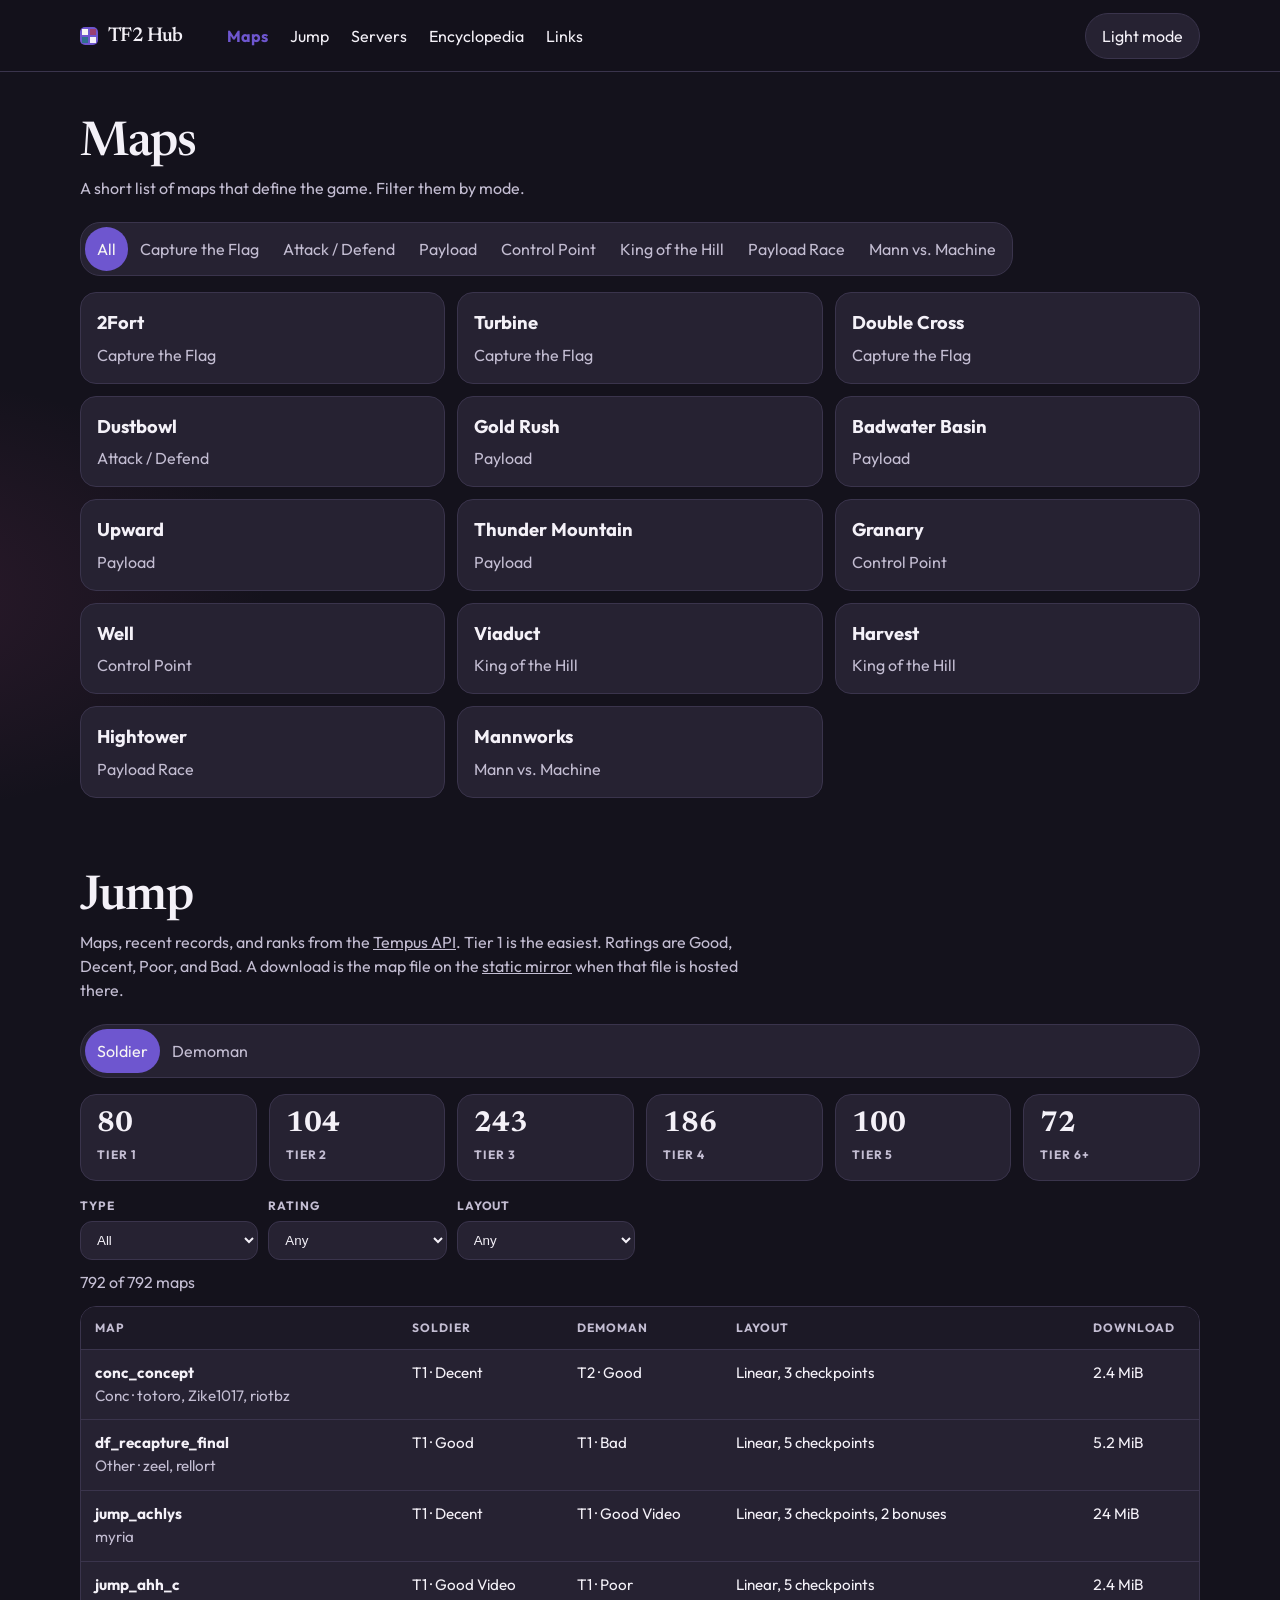
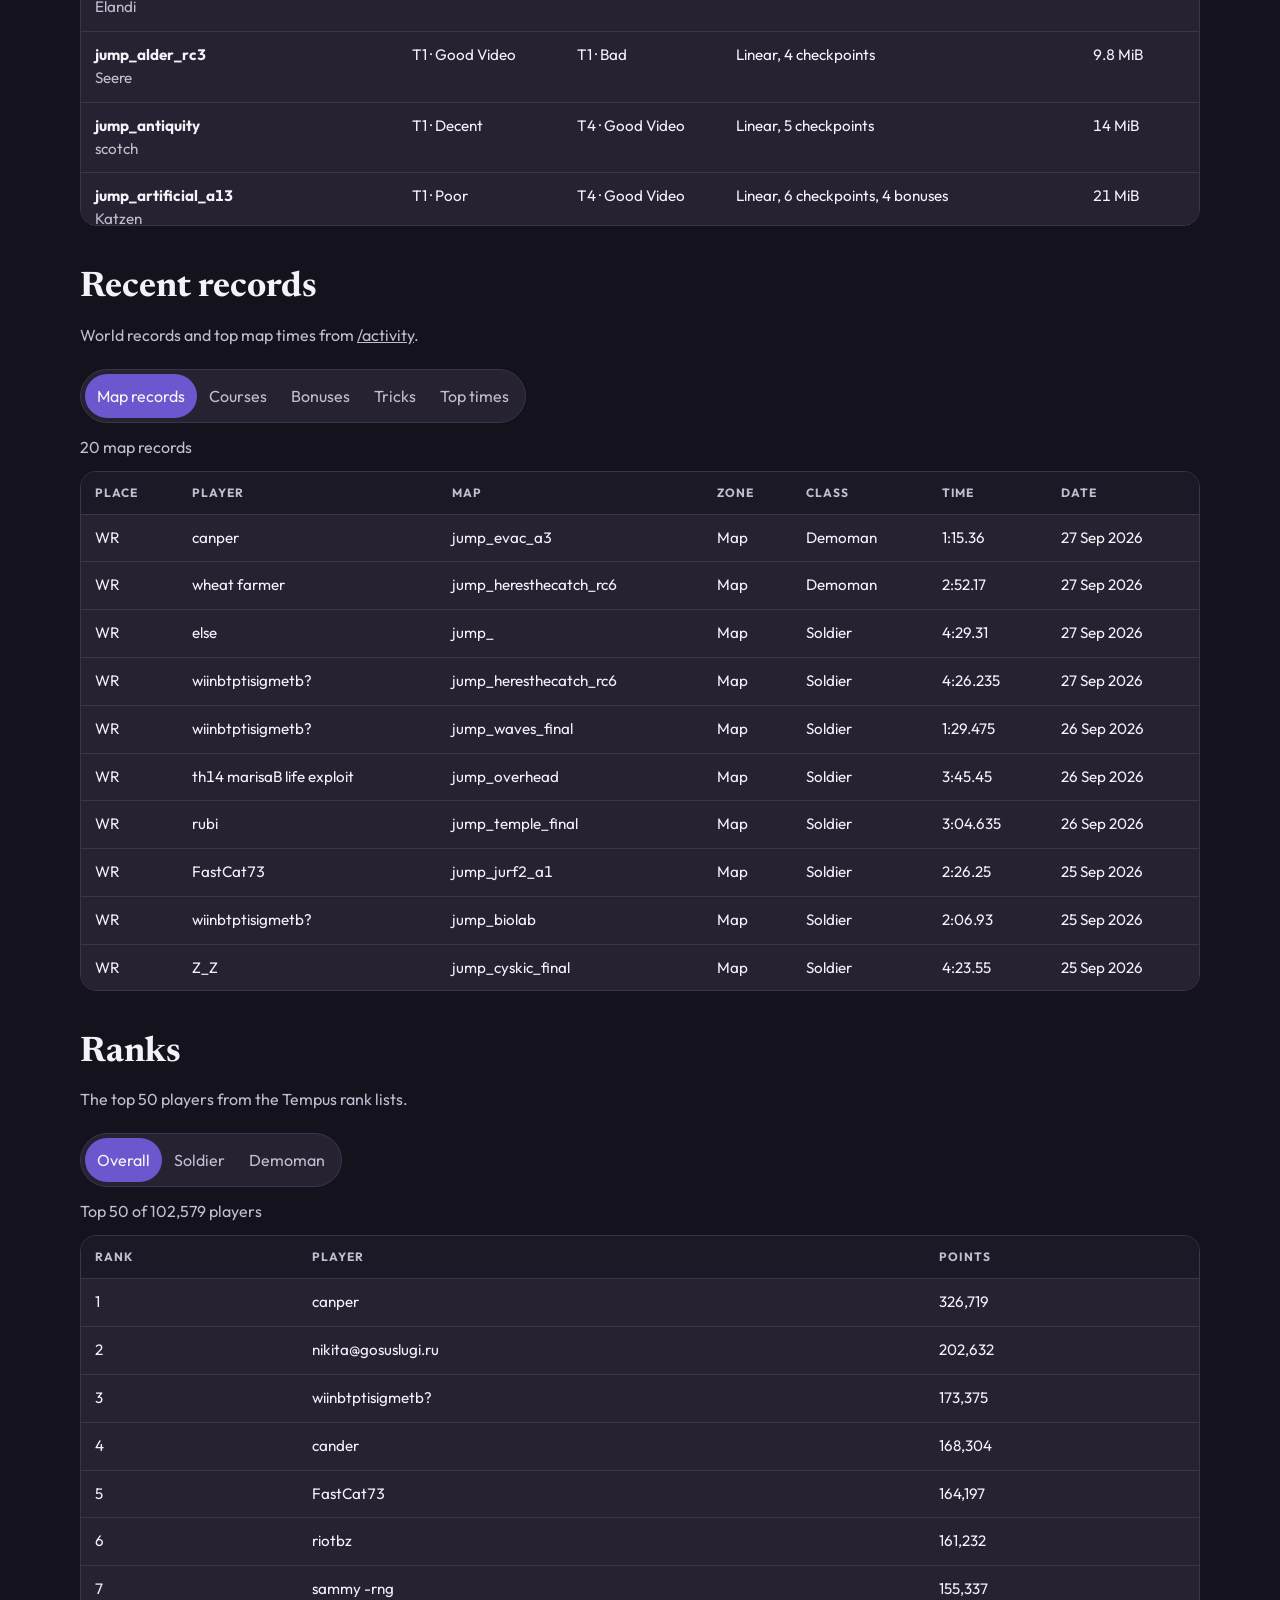
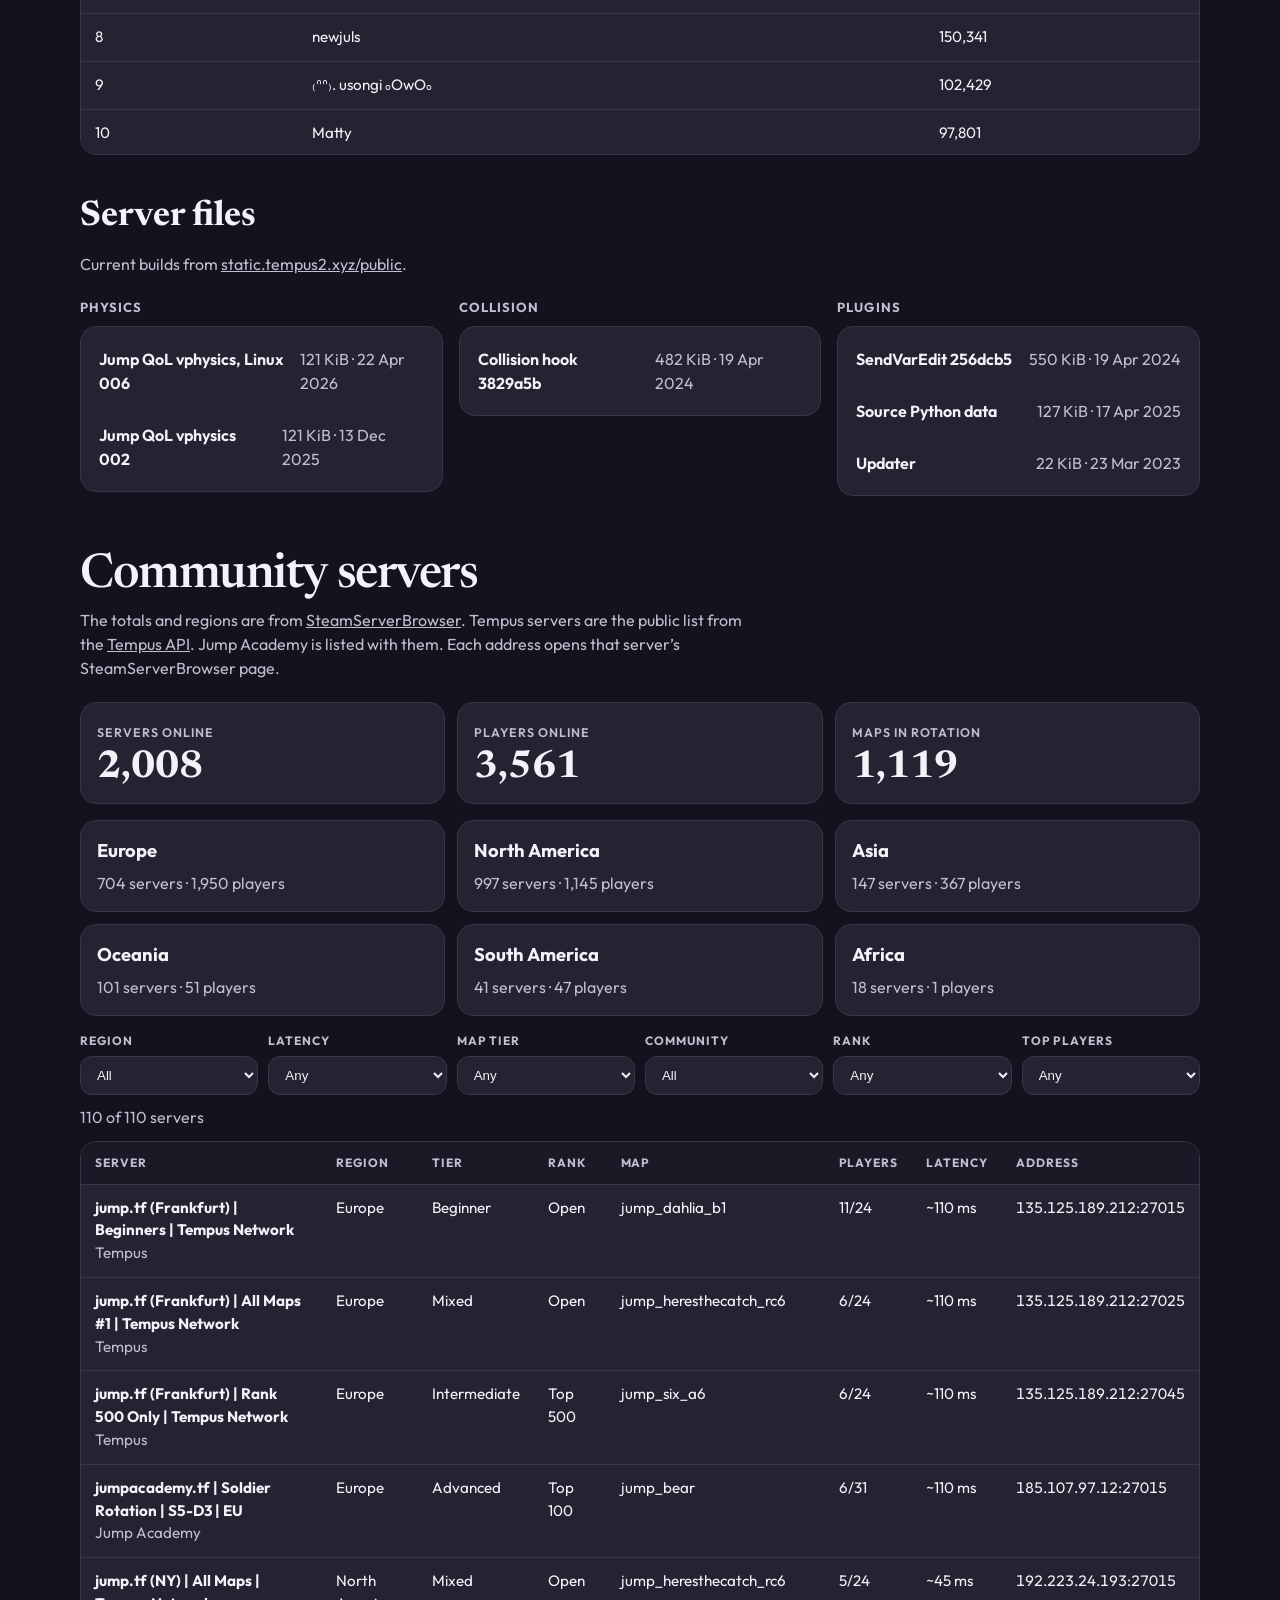
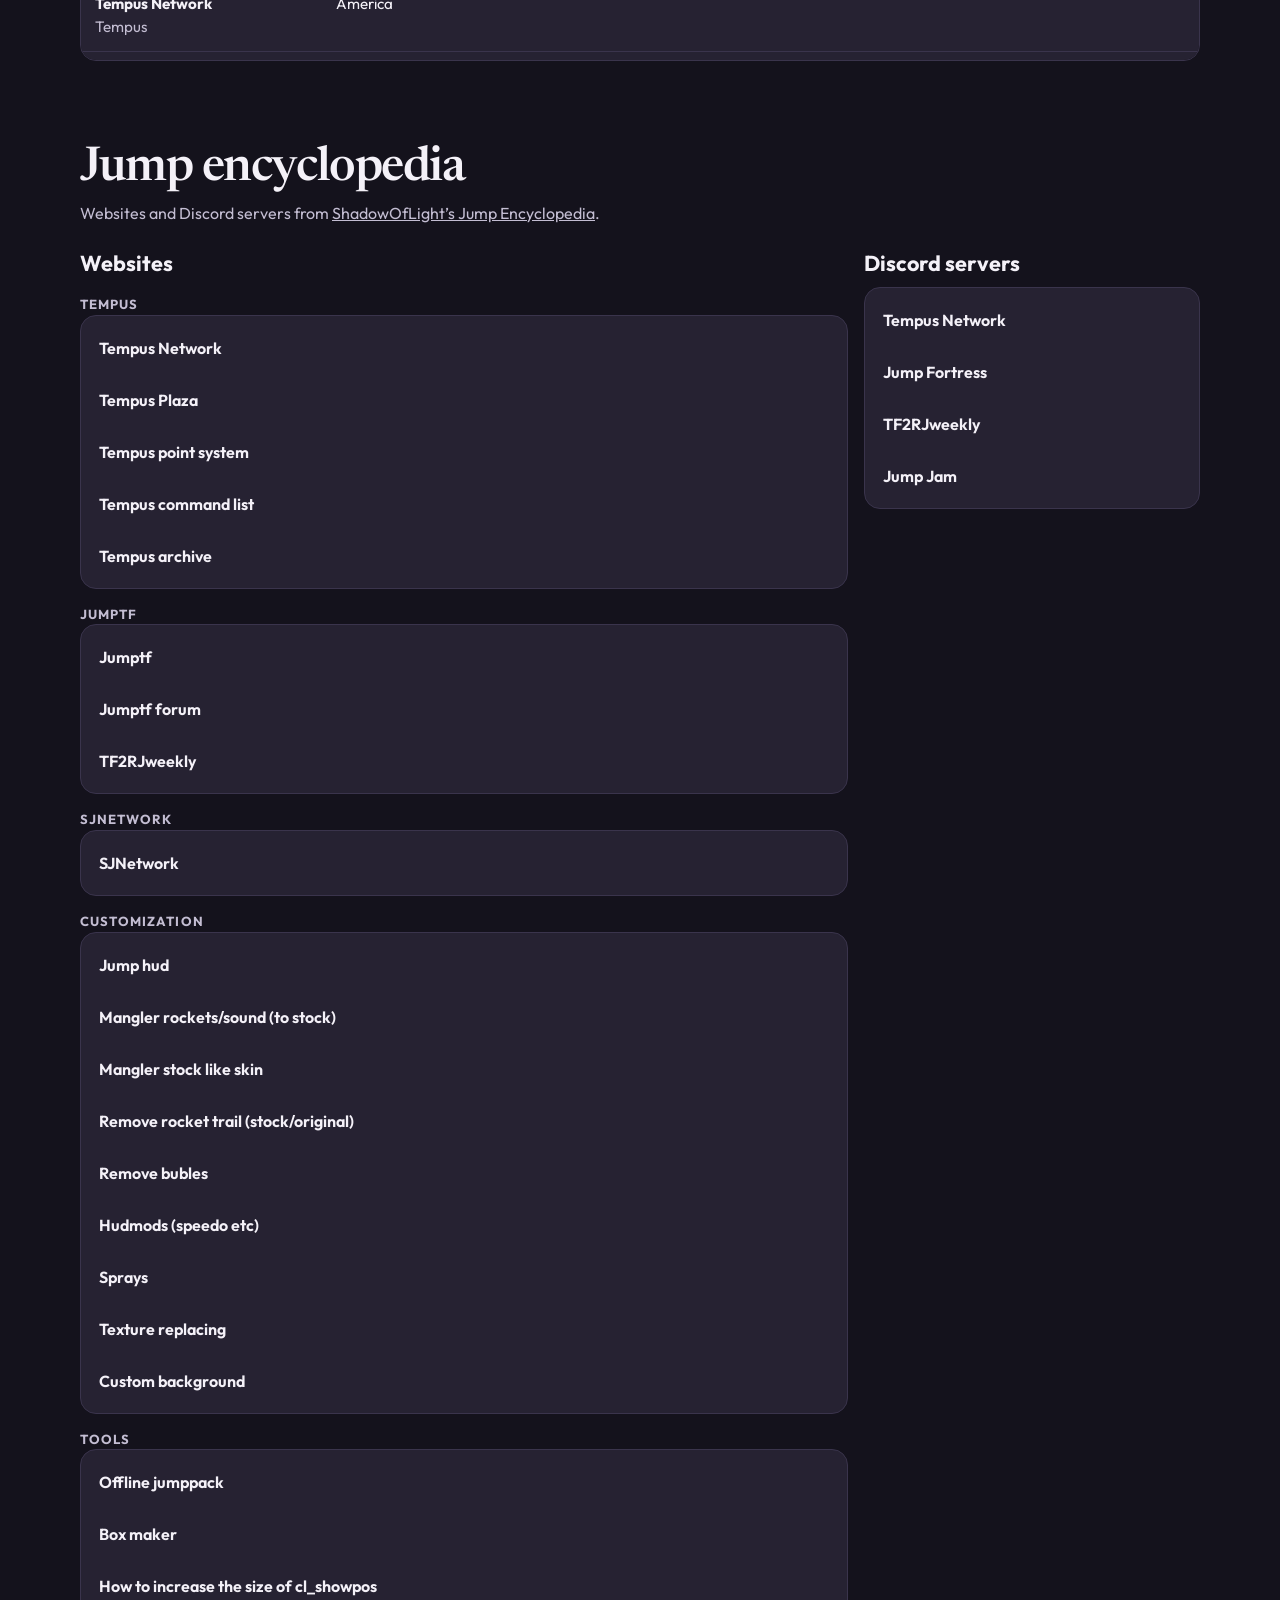
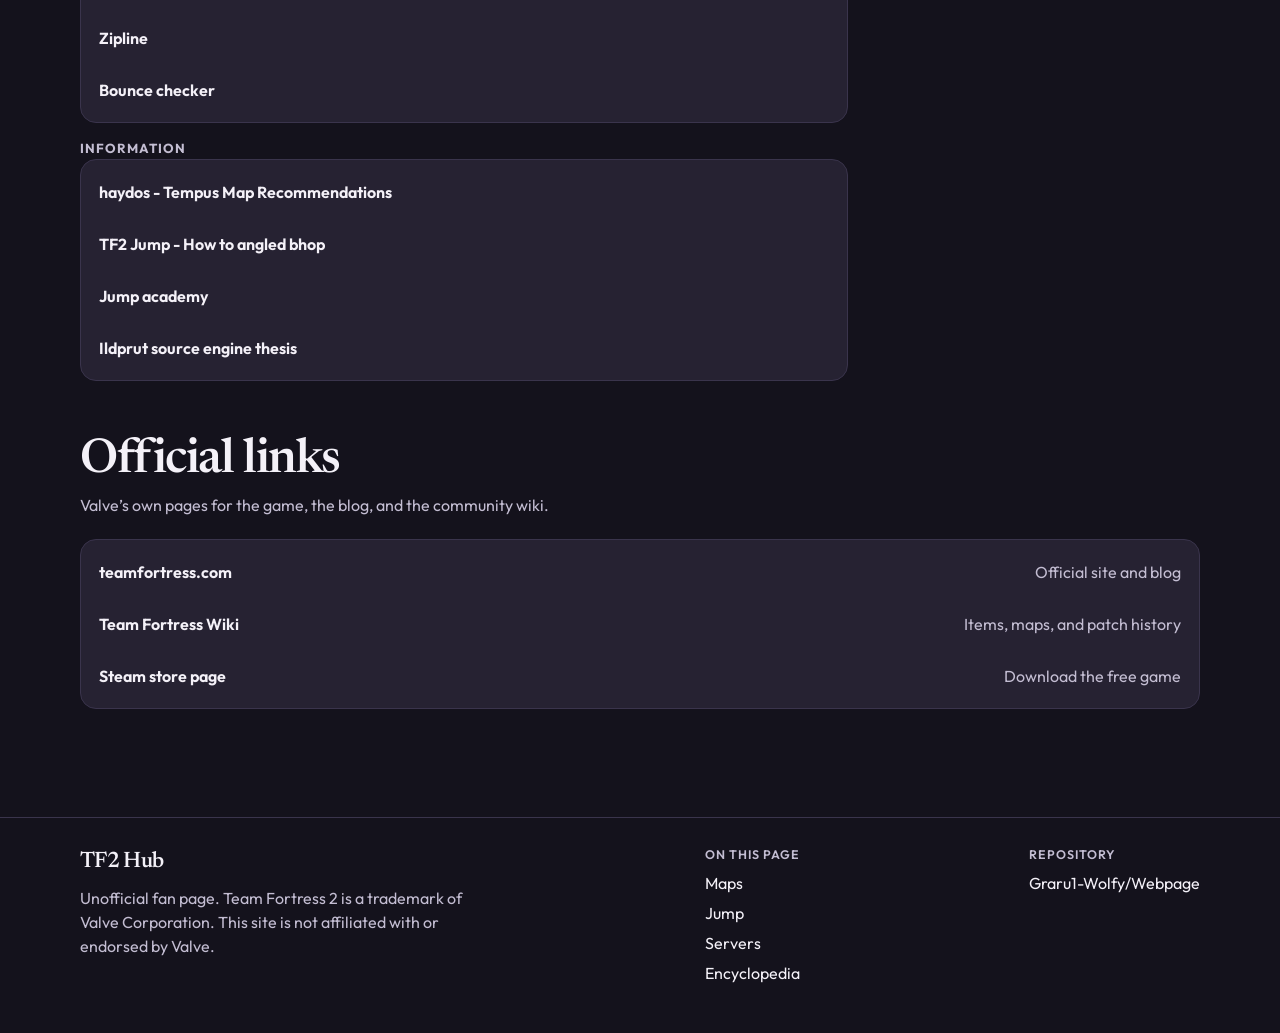
==== commit 397f65a8: "Make the phone layout easier to scan and tap. The header stays compact with scrolling section chips," ====
--- a/index.html
+++ b/index.html
@@ -2,7 +2,7 @@
 <html lang="en" data-theme="dark">
   <head>
     <meta charset="utf-8">
-    <meta name="viewport" content="width=device-width, initial-scale=1">
+    <meta name="viewport" content="width=device-width, initial-scale=1, viewport-fit=cover">
     <title>TF2 Hub</title>
     <meta name="description" content="A fan hub for Team Fortress 2 community servers.">
     <meta id="theme-color" name="theme-color" content="#14121c">
--- a/css/styles.css
+++ b/css/styles.css
@@ -15,6 +15,7 @@
   --secondary-soft: #f6e3ee;
   --shadow: 0 18px 50px rgba(110, 86, 207, 0.16);
   --header-h: 72px;
+  --sticky-offset: 84px;
   --radius: 20px;
   --wrap: 1120px;
   color-scheme: light;
@@ -42,6 +43,8 @@
 
 html {
   scroll-behavior: smooth;
+  -webkit-text-size-adjust: 100%;
+  text-size-adjust: 100%;
 }
 
 body {
@@ -185,6 +188,19 @@
 .site-nav a:hover,
 .site-footer a:hover {
   color: var(--primary);
+}
+
+.site-nav a[aria-current="true"] {
+  color: var(--primary);
+  font-weight: 700;
+}
+
+#maps,
+#jump,
+#community,
+#encyclopedia,
+#links {
+  scroll-margin-top: var(--sticky-offset);
 }
 
 .theme-toggle,
@@ -636,19 +652,56 @@
 
   .header-inner {
     height: auto;
-    min-height: var(--header-h);
+    min-height: 0;
     flex-wrap: wrap;
-    padding: 12px 0;
+    padding: 10px 0 8px;
+  }
+
+  :root {
+    --sticky-offset: 148px;
   }
 
   .site-header {
     height: auto;
+    padding-top: env(safe-area-inset-top);
+  }
+
+  .theme-toggle {
+    margin-left: auto;
   }
 
   .site-nav {
     order: 3;
     width: 100%;
-    margin: 0;
+    margin: 4px 0 0;
+    gap: 8px;
+    flex-wrap: nowrap;
+    overflow-x: auto;
+    overscroll-behavior-x: contain;
+    scrollbar-width: none;
+    scroll-snap-type: x proximity;
+    padding-right: 8px;
+  }
+
+  .site-nav::-webkit-scrollbar {
+    display: none;
+  }
+
+  .site-nav a {
+    flex: 0 0 auto;
+    scroll-snap-align: start;
+    min-height: 44px;
+    padding: 8px 14px;
+    border: 1px solid var(--border);
+    border-radius: 999px;
+    background: var(--surface-raised);
+    font-weight: 600;
+  }
+
+  .site-nav a[aria-current="true"] {
+    background: var(--primary);
+    color: var(--on-primary);
+    border-color: transparent;
   }
 
   .app-side {
@@ -992,49 +1045,132 @@
 }
 
 @media (max-width: 720px) {
+  :root {
+    --sticky-offset: 148px;
+  }
+
   body {
     overflow-x: clip;
+    padding-bottom: env(safe-area-inset-bottom);
+    -webkit-tap-highlight-color: transparent;
+  }
+
+  button,
+  .site-nav a,
+  .filter-bar select {
+    touch-action: manipulation;
+  }
+
+  .wrap {
+    width: min(var(--wrap), calc(100% - 32px - env(safe-area-inset-left) - env(safe-area-inset-right)));
+  }
+
+  .preview-section {
+    padding: 28px 0 12px;
+  }
+
+  .section-head {
+    margin-bottom: 16px;
+  }
+
+  h2 {
+    font-size: 2rem;
   }
 
   .header-inner {
-    align-items: flex-start;
-  }
-
-  .site-nav {
-    gap: 14px;
-  }
-
-  .site-nav a,
+    align-items: center;
+  }
+
   .theme-toggle {
     min-height: 44px;
     display: inline-flex;
     align-items: center;
+    padding: 8px 14px;
   }
 
   .filter-bar,
   .encyclopedia,
-  .jump-files,
-  .metrics,
+  .jump-files {
+    grid-template-columns: 1fr;
+  }
+
+  .metrics {
+    grid-template-columns: repeat(3, minmax(0, 1fr));
+    gap: 8px;
+  }
+
+  .metrics article {
+    padding: 12px;
+  }
+
+  .metrics span {
+    font-size: 0.68rem;
+    letter-spacing: 0.04em;
+  }
+
+  .metrics strong {
+    font-size: 1.45rem;
+  }
+
   .card-grid {
-    grid-template-columns: 1fr;
+    grid-template-columns: 1fr 1fr;
+    gap: 8px;
+  }
+
+  .info-card {
+    padding: 14px;
   }
 
   .jump-tiers {
-    grid-template-columns: repeat(2, minmax(0, 1fr));
-  }
-
-  #map-filters,
-  #jump-class,
-  #jump-activity,
-  #jump-ranks {
-    flex-wrap: wrap;
+    grid-template-columns: repeat(3, minmax(0, 1fr));
+    gap: 8px;
+  }
+
+  .jump-tiers button,
+  .modes button,
+  .filter-bar select {
+    min-height: 44px;
+  }
+
+  .filter-bar select {
+    font-size: 1rem;
+    padding: 10px 12px;
+  }
+
+  .modes {
+    flex-wrap: nowrap;
     width: 100%;
+    max-width: 100%;
+    overflow-x: auto;
+    overscroll-behavior-x: contain;
+    scrollbar-width: none;
     border-radius: 16px;
+  }
+
+  .modes::-webkit-scrollbar {
+    display: none;
+  }
+
+  .modes button {
+    flex: 0 0 auto;
   }
 
   .server-scroll {
     max-height: none;
     overflow: visible;
+    background: transparent;
+    border: 0;
+    border-radius: 0;
+  }
+
+  .server-table,
+  .server-table tbody {
+    display: block;
+  }
+
+  .server-table tbody {
+    display: grid;
+    gap: 10px;
   }
 
   .server-table thead {
@@ -1042,19 +1178,43 @@
   }
 
   .server-table tr {
-    display: block;
-    padding: 12px 14px 8px;
-    border-bottom: 1px solid var(--border);
+    display: flex;
+    flex-direction: column;
+    padding: 14px 14px 8px;
+    background: var(--surface-raised);
+    border: 1px solid var(--border);
+    border-radius: 16px;
   }
 
   .server-table td {
     display: grid;
-    grid-template-columns: 88px minmax(0, 1fr);
+    grid-template-columns: 6.75rem minmax(0, 1fr);
     gap: 8px;
     align-items: start;
-    padding: 5px 0;
+    padding: 7px 0;
     border: 0;
+    border-top: 1px solid var(--border);
     overflow-wrap: anywhere;
+  }
+
+  #jump-rows td[data-label="Map"],
+  #server-rows td[data-label="Server"],
+  #jump-activity-rows td[data-label="Map"],
+  #jump-rank-rows td[data-label="Player"] {
+    order: -1;
+    display: block;
+    padding-top: 0;
+    padding-bottom: 8px;
+    border-top: 0;
+    font-size: 1.05rem;
+    font-weight: 650;
+  }
+
+  #jump-rows td[data-label="Map"]::before,
+  #server-rows td[data-label="Server"]::before,
+  #jump-activity-rows td[data-label="Map"]::before,
+  #jump-rank-rows td[data-label="Player"]::before {
+    content: none;
   }
 
   .server-table td::before {
@@ -1064,6 +1224,16 @@
     font-weight: 700;
     letter-spacing: 0.06em;
     text-transform: uppercase;
+  }
+
+  .link-list li {
+    display: grid;
+    align-items: center;
+    min-height: 48px;
+  }
+
+  .site-footer {
+    padding-bottom: calc(28px + env(safe-area-inset-bottom));
   }
 }
 
@@ -1136,9 +1306,12 @@
 
 @media (max-width: 860px) {
   .class-layout,
-  .card-grid,
   .dossier dl {
     grid-template-columns: 1fr;
+  }
+
+  .card-grid {
+    grid-template-columns: 1fr 1fr;
   }
 
   .class-grid {
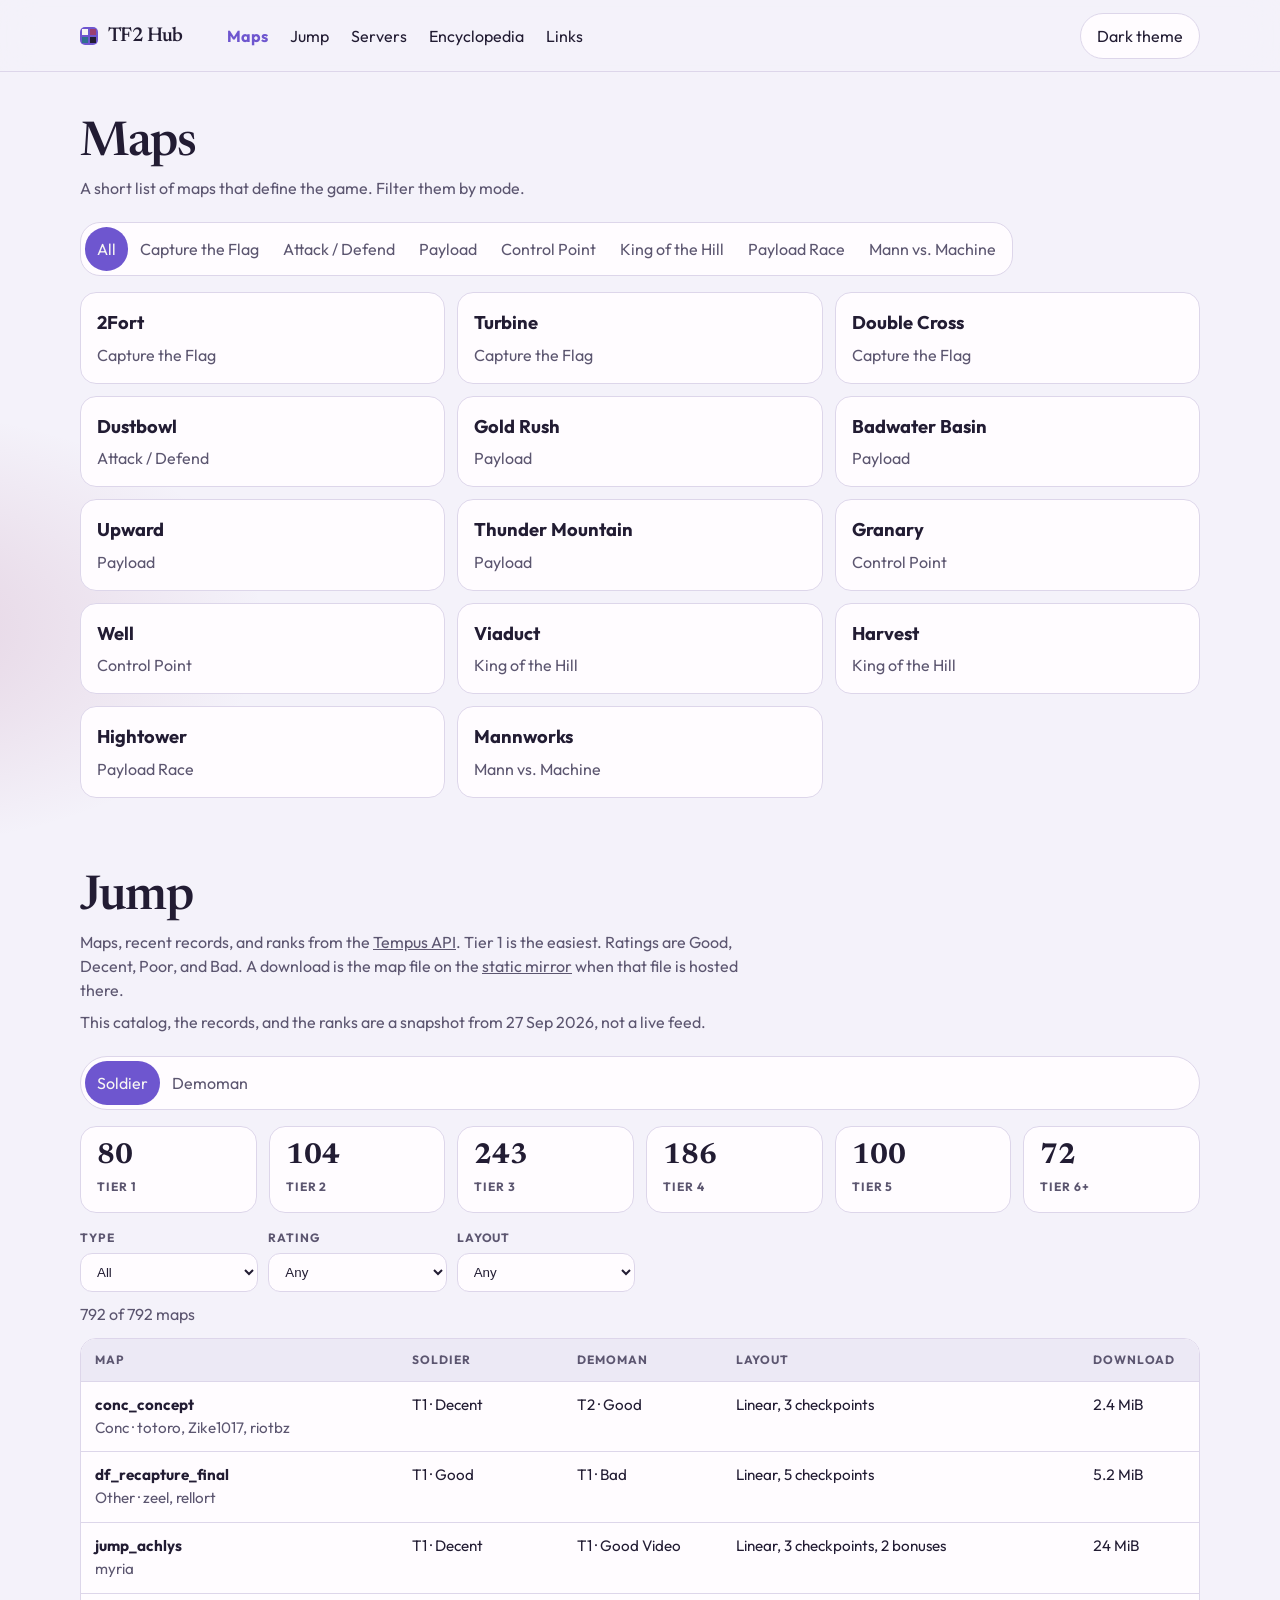
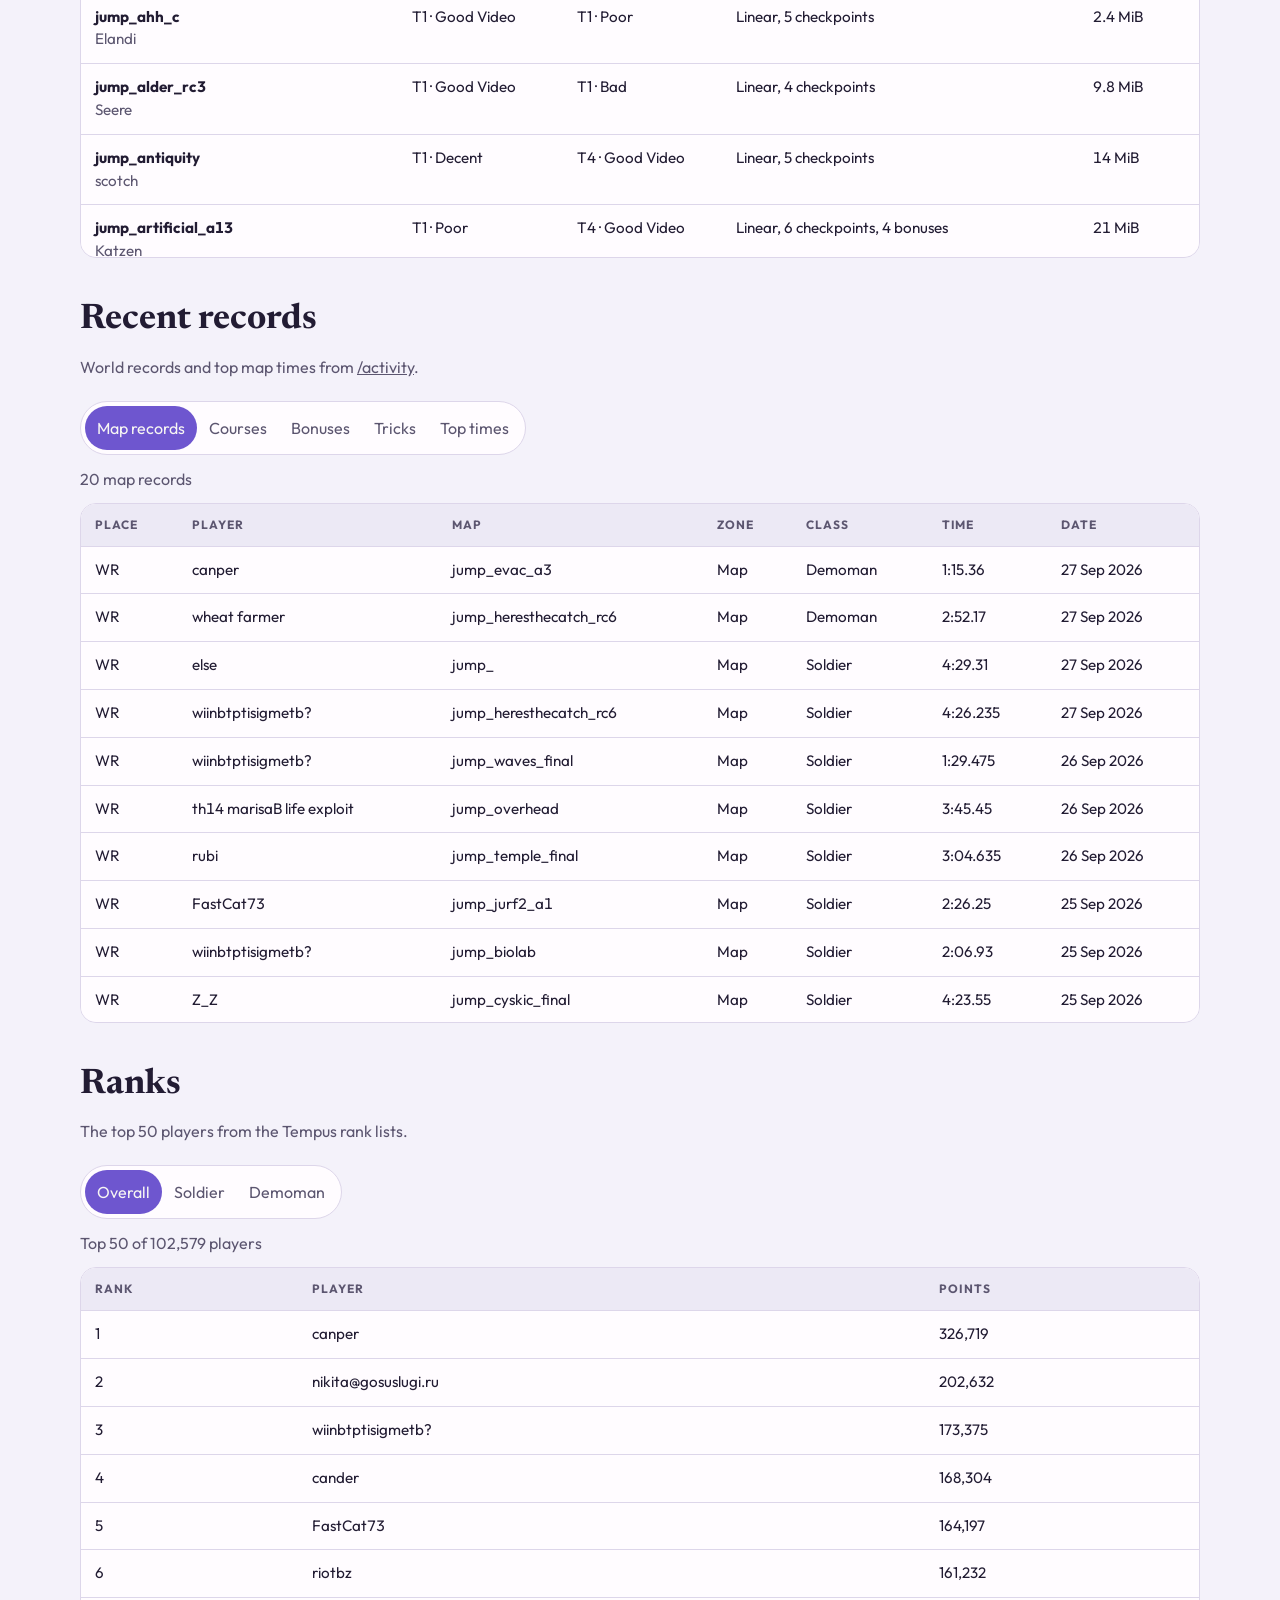
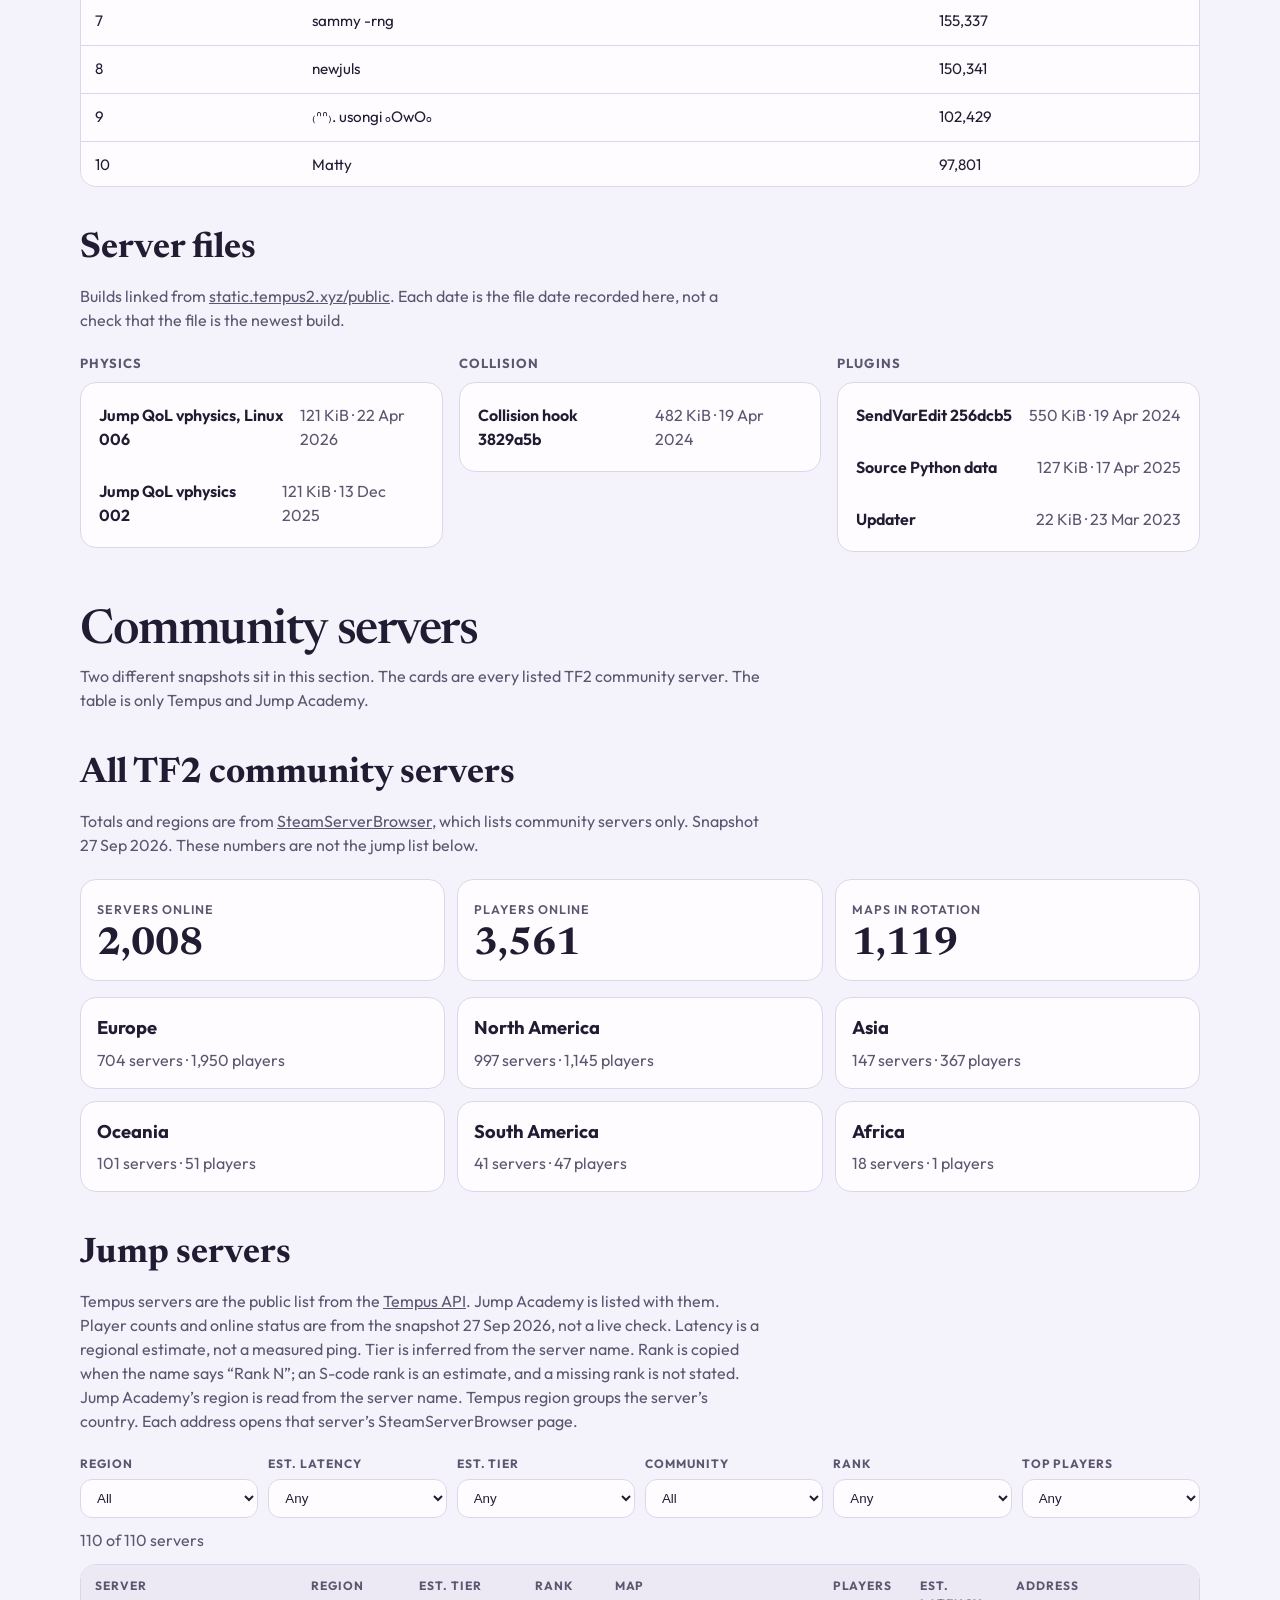
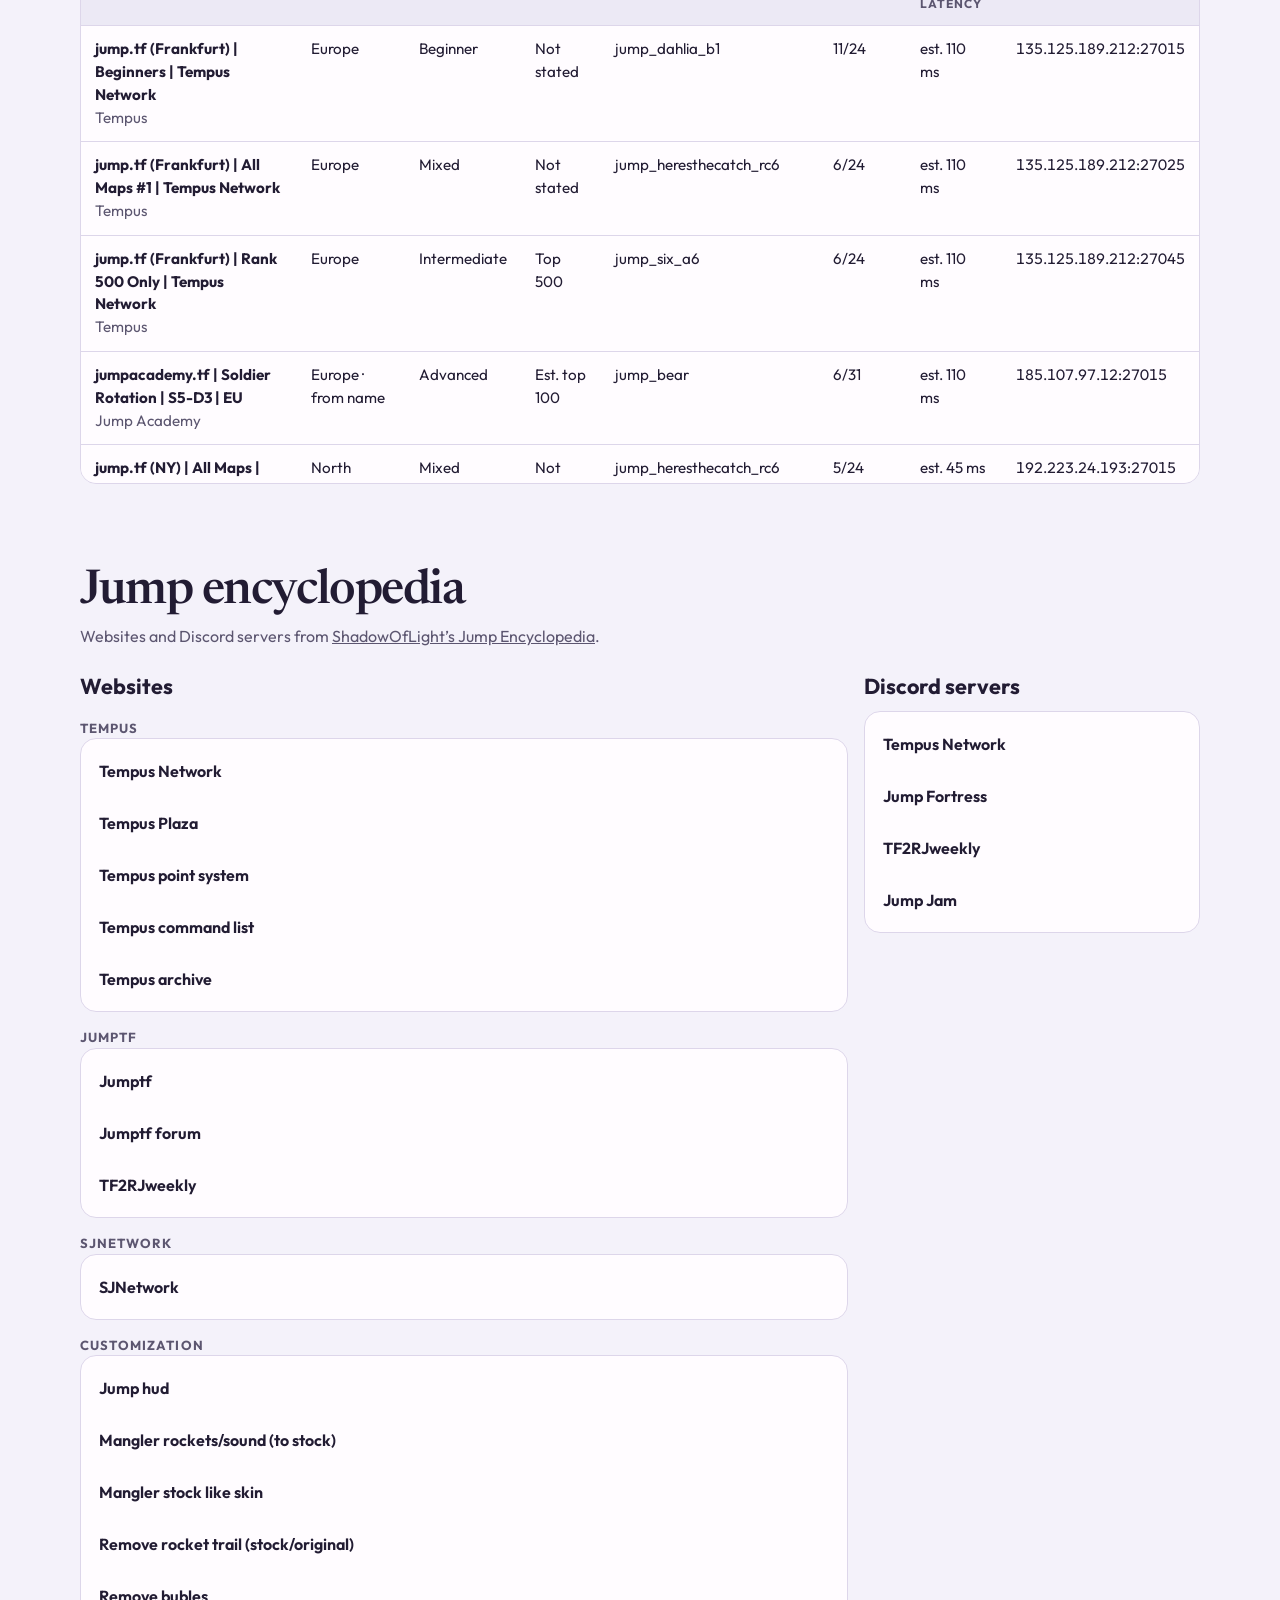
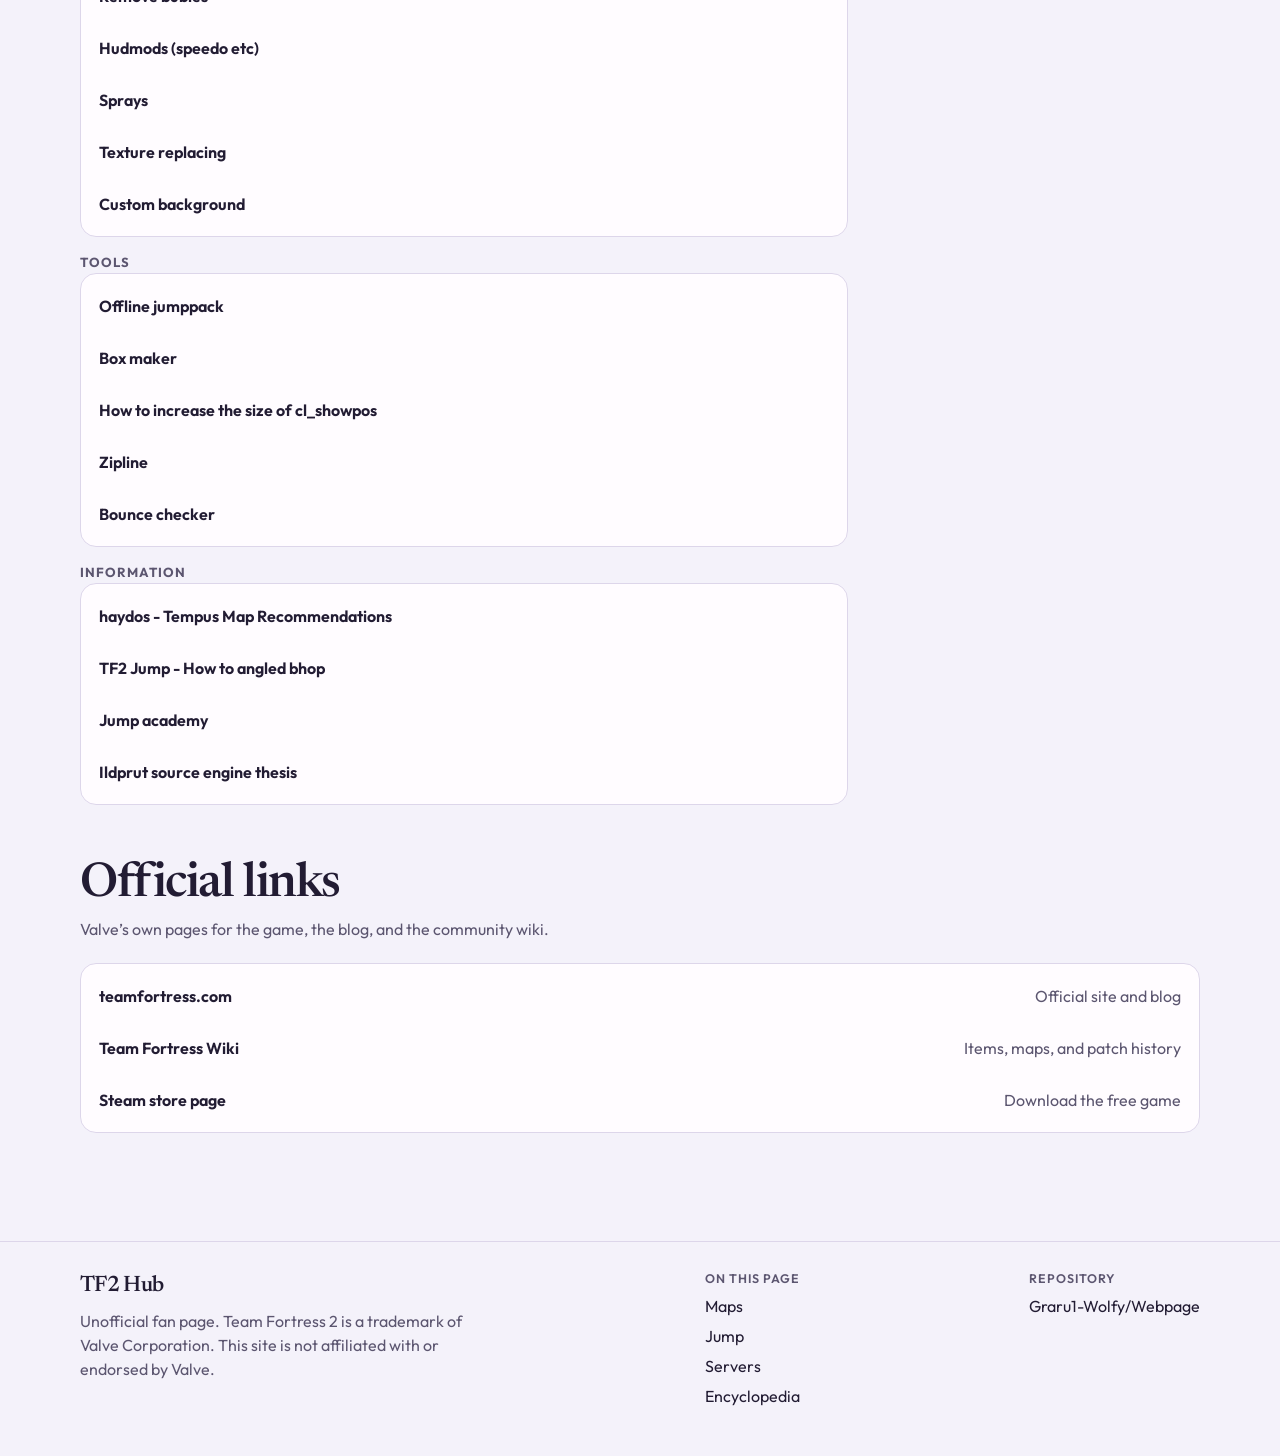
==== commit 764b7b74: "Label snapshot data and estimated server fields. Show the 27 Sep 2026 retrieval dates, separate all-" ====
--- a/index.html
+++ b/index.html
@@ -7,15 +7,16 @@
     <meta name="description" content="A fan hub for Team Fortress 2 community servers.">
     <meta id="theme-color" name="theme-color" content="#14121c">
     <script>
+      var theme = "dark";
       try {
         var savedTheme = localStorage.getItem("tf2-theme");
-        if (savedTheme === "light" || savedTheme === "dark") {
-          document.documentElement.dataset.theme = savedTheme;
-          document.getElementById("theme-color").setAttribute("content", savedTheme === "dark" ? "#14121c" : "#F4F2FA");
-        }
+        if (savedTheme === "light" || savedTheme === "dark") theme = savedTheme;
+        else if (window.matchMedia("(prefers-color-scheme: light)").matches) theme = "light";
       } catch (error) {
         /* Keep the default dark theme when storage is unavailable. */
       }
+      document.documentElement.dataset.theme = theme;
+      document.getElementById("theme-color").setAttribute("content", theme === "dark" ? "#14121c" : "#F4F2FA");
     </script>
     <link rel="icon" href="favicon.svg" type="image/svg+xml">
     <link rel="preconnect" href="https://fonts.googleapis.com">
@@ -27,10 +28,12 @@
     <a class="skip" href="#main">Skip to content</a>
     <header class="site-header">
       <div class="wrap header-inner">
-        <a class="logo" href="#maps">
-          <span class="logo-mark" aria-hidden="true"></span>
-          TF2 Hub
-        </a>
+        <h1 class="logo">
+          <a href="#maps">
+            <span class="logo-mark" aria-hidden="true"></span>
+            TF2 Hub
+          </a>
+        </h1>
         <nav class="site-nav" aria-label="Page">
           <a href="#maps">Maps</a>
           <a href="#jump">Jump</a>
@@ -38,7 +41,7 @@
           <a href="#encyclopedia">Encyclopedia</a>
           <a href="#links">Links</a>
         </nav>
-        <button type="button" class="theme-toggle" id="theme-toggle" aria-pressed="true">Light mode</button>
+        <button type="button" class="theme-toggle" id="theme-toggle" aria-pressed="true">Dark theme</button>
       </div>
     </header>
 
@@ -56,6 +59,7 @@
         <div class="section-head">
           <h2>Jump</h2>
           <p>Maps, recent records, and ranks from the <a href="https://tempus2.xyz/apidocs/">Tempus API</a>. Tier 1 is the easiest. Ratings are Good, Decent, Poor, and Bad. A download is the map file on the <a href="https://static.tempus2.xyz/tempus/server/maps/">static mirror</a> when that file is hosted there.</p>
+          <p>This catalog, the records, and the ranks are a snapshot from <time id="jump-updated">date unavailable</time>, not a live feed.</p>
         </div>
         <div class="modes" id="jump-class" role="toolbar" aria-label="Class">
           <button type="button" data-class="soldier" aria-pressed="true">Soldier</button>
@@ -158,7 +162,7 @@
         </div>
         <div class="section-head jump-files-head">
           <h3>Server files</h3>
-          <p>Current builds from <a href="https://static.tempus2.xyz/public/">static.tempus2.xyz/public</a>.</p>
+          <p>Builds linked from <a href="https://static.tempus2.xyz/public/">static.tempus2.xyz/public</a>. Each date is the file date recorded here, not a check that the file is the newest build.</p>
         </div>
         <div class="jump-files">
           <section>
@@ -189,10 +193,18 @@
         <div class="wrap">
           <div class="section-head">
             <h2>Community servers</h2>
-            <p>The totals and regions are from <a href="https://www.steamserverbrowser.com/games/team-fortress-2">SteamServerBrowser</a>. Tempus servers are the public list from the <a href="https://tempus2.xyz/api/v0/servers/statusList">Tempus API</a>. Jump Academy is listed with them. Each address opens that server’s SteamServerBrowser page.</p>
+            <p>Two different snapshots sit in this section. The cards are every listed TF2 community server. The table is only Tempus and Jump Academy.</p>
+          </div>
+          <div class="section-head jump-files-head">
+            <h3>All TF2 community servers</h3>
+            <p>Totals and regions are from <a href="https://www.steamserverbrowser.com/games/team-fortress-2">SteamServerBrowser</a>, which lists community servers only. Snapshot <time id="community-updated">date unavailable</time>. These numbers are not the jump list below.</p>
           </div>
           <div class="metrics" id="community-stats"></div>
           <div class="card-grid region-grid" id="region-grid"></div>
+          <div class="section-head jump-files-head">
+            <h3>Jump servers</h3>
+            <p>Tempus servers are the public list from the <a href="https://tempus2.xyz/api/v0/servers/statusList">Tempus API</a>. Jump Academy is listed with them. Player counts and online status are from the snapshot <time id="servers-updated">date unavailable</time>, not a live check. Latency is a regional estimate, not a measured ping. Tier is inferred from the server name. Rank is copied when the name says “Rank N”; an S-code rank is an estimate, and a missing rank is not stated. Jump Academy’s region is read from the server name. Tempus region groups the server’s country. Each address opens that server’s SteamServerBrowser page.</p>
+          </div>
           <form class="filter-bar" id="server-filters">
             <label>Region
               <select name="region" aria-label="Region">
@@ -205,16 +217,16 @@
                 <option>Africa</option>
               </select>
             </label>
-            <label>Latency
-              <select name="latency" aria-label="Latency">
+            <label>Est. latency
+              <select name="latency" aria-label="Estimated latency">
                 <option value="all">Any</option>
                 <option value="80">Under 80 ms</option>
                 <option value="150">Under 150 ms</option>
                 <option value="250">Under 250 ms</option>
               </select>
             </label>
-            <label>Map tier
-              <select name="tier" aria-label="Map tier">
+            <label>Est. tier
+              <select name="tier" aria-label="Estimated tier">
                 <option value="all">Any</option>
                 <option>Beginner</option>
                 <option>Intermediate</option>
@@ -232,7 +244,7 @@
             <label>Rank
               <select name="rank" aria-label="Rank">
                 <option value="all">Any</option>
-                <option value="open">Open</option>
+                <option value="open">Not stated</option>
                 <option value="1000">Top 1000</option>
                 <option value="500">Top 500</option>
                 <option value="200">Top 200</option>
@@ -256,11 +268,11 @@
                 <tr>
                   <th>Server</th>
                   <th>Region</th>
-                  <th>Tier</th>
+                  <th>Est. tier</th>
                   <th>Rank</th>
                   <th>Map</th>
                   <th>Players</th>
-                  <th>Latency</th>
+                  <th>Est. latency</th>
                   <th>Address</th>
                 </tr>
               </thead>
--- a/css/styles.css
+++ b/css/styles.css
@@ -161,6 +161,20 @@
   text-decoration: none;
 }
 
+h1.logo {
+  margin: 0;
+  font-size: 1.25rem;
+  line-height: 1.2;
+}
+
+h1.logo a {
+  display: inline-flex;
+  align-items: center;
+  gap: 10px;
+  color: inherit;
+  text-decoration: none;
+}
+
 .logo-mark {
   width: 18px;
   height: 18px;
@@ -223,6 +237,11 @@
 .btn {
   border-radius: 999px;
   padding: 10px 16px;
+}
+
+.theme-toggle {
+  min-height: 44px;
+  min-width: 44px;
 }
 
 .btn-primary {
@@ -654,11 +673,11 @@
     height: auto;
     min-height: 0;
     flex-wrap: wrap;
-    padding: 10px 0 8px;
+    padding: 4px 0 2px;
   }
 
   :root {
-    --sticky-offset: 148px;
+    --sticky-offset: 108px;
   }
 
   .site-header {
@@ -673,7 +692,7 @@
   .site-nav {
     order: 3;
     width: 100%;
-    margin: 4px 0 0;
+    margin: 2px 0 0;
     gap: 8px;
     flex-wrap: nowrap;
     overflow-x: auto;
@@ -691,7 +710,7 @@
     flex: 0 0 auto;
     scroll-snap-align: start;
     min-height: 44px;
-    padding: 8px 14px;
+    padding: 8px 12px;
     border: 1px solid var(--border);
     border-radius: 999px;
     background: var(--surface-raised);
@@ -1046,7 +1065,7 @@
 
 @media (max-width: 720px) {
   :root {
-    --sticky-offset: 148px;
+    --sticky-offset: 108px;
   }
 
   body {
@@ -1065,12 +1084,17 @@
     width: min(var(--wrap), calc(100% - 32px - env(safe-area-inset-left) - env(safe-area-inset-right)));
   }
 
-  .preview-section {
-    padding: 28px 0 12px;
+  .preview-section,
+  .band {
+    padding: 16px 0 8px;
   }
 
   .section-head {
-    margin-bottom: 16px;
+    margin-bottom: 10px;
+  }
+
+  .jump-files-head {
+    margin-top: 20px;
   }
 
   h2 {
@@ -1085,7 +1109,7 @@
     min-height: 44px;
     display: inline-flex;
     align-items: center;
-    padding: 8px 14px;
+    padding: 8px 12px;
   }
 
   .filter-bar,
@@ -1155,7 +1179,7 @@
     flex: 0 0 auto;
   }
 
-  .server-scroll {
+  #community .server-scroll {
     max-height: none;
     overflow: visible;
     background: transparent;
@@ -1170,7 +1194,7 @@
 
   .server-table tbody {
     display: grid;
-    gap: 10px;
+    gap: 8px;
   }
 
   .server-table thead {
@@ -1180,7 +1204,8 @@
   .server-table tr {
     display: flex;
     flex-direction: column;
-    padding: 14px 14px 8px;
+    gap: 2px;
+    padding: 10px 12px;
     background: var(--surface-raised);
     border: 1px solid var(--border);
     border-radius: 16px;
@@ -1188,13 +1213,38 @@
 
   .server-table td {
     display: grid;
-    grid-template-columns: 6.75rem minmax(0, 1fr);
-    gap: 8px;
-    align-items: start;
-    padding: 7px 0;
+    grid-template-columns: 5.5rem minmax(0, 1fr);
+    gap: 6px;
+    align-items: baseline;
+    padding: 1px 0;
     border: 0;
-    border-top: 1px solid var(--border);
     overflow-wrap: anywhere;
+  }
+
+  #server-rows tr {
+    display: grid;
+    grid-template-columns: 1fr 1fr;
+    column-gap: 12px;
+    row-gap: 2px;
+  }
+
+  #server-rows td,
+  #jump-rows td,
+  #jump-activity-rows td,
+  #jump-rank-rows td {
+    display: block;
+    padding: 0;
+  }
+
+  #server-rows td[data-label="Server"],
+  #server-rows td[data-label="Address"] {
+    grid-column: 1 / -1;
+  }
+
+  #server-rows td::before,
+  .server-table td::before {
+    display: inline;
+    margin: 0 6px 0 0;
   }
 
   #jump-rows td[data-label="Map"],
@@ -1204,7 +1254,7 @@
     order: -1;
     display: block;
     padding-top: 0;
-    padding-bottom: 8px;
+    padding-bottom: 4px;
     border-top: 0;
     font-size: 1.05rem;
     font-weight: 650;
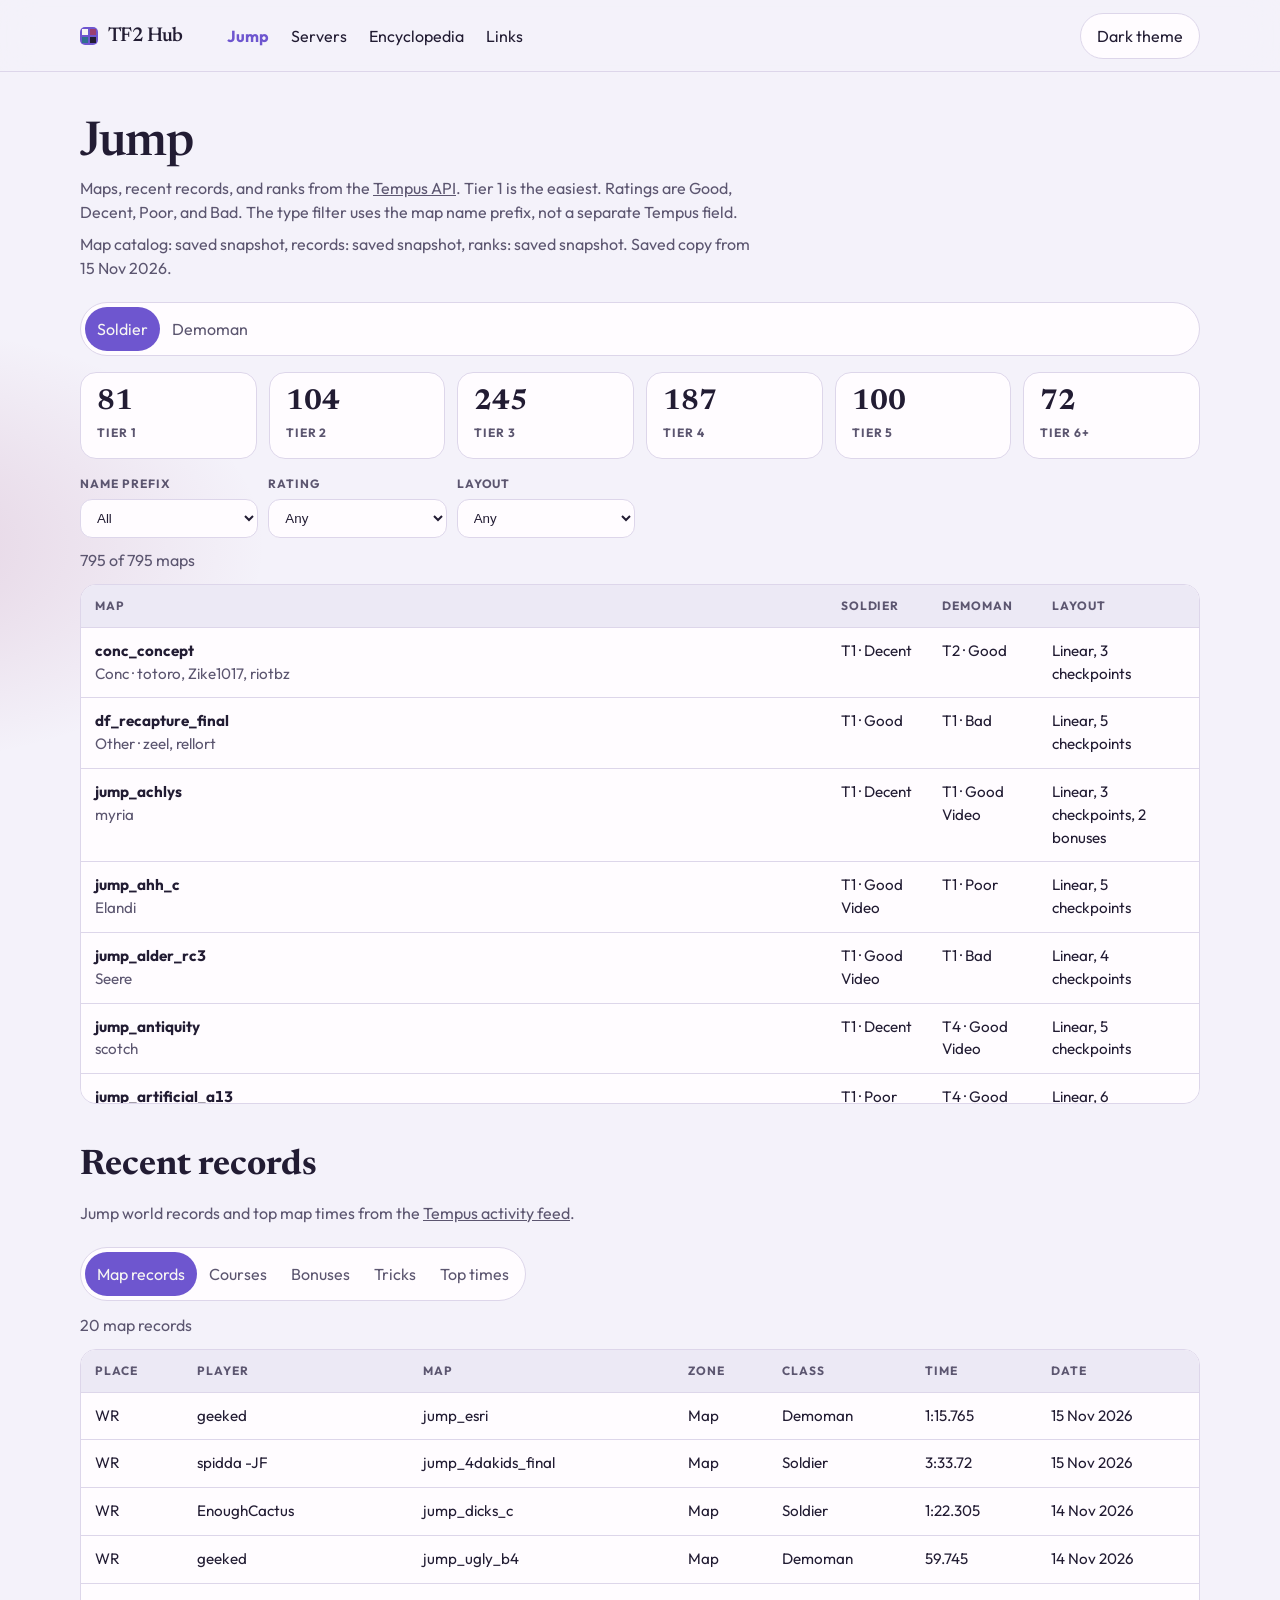
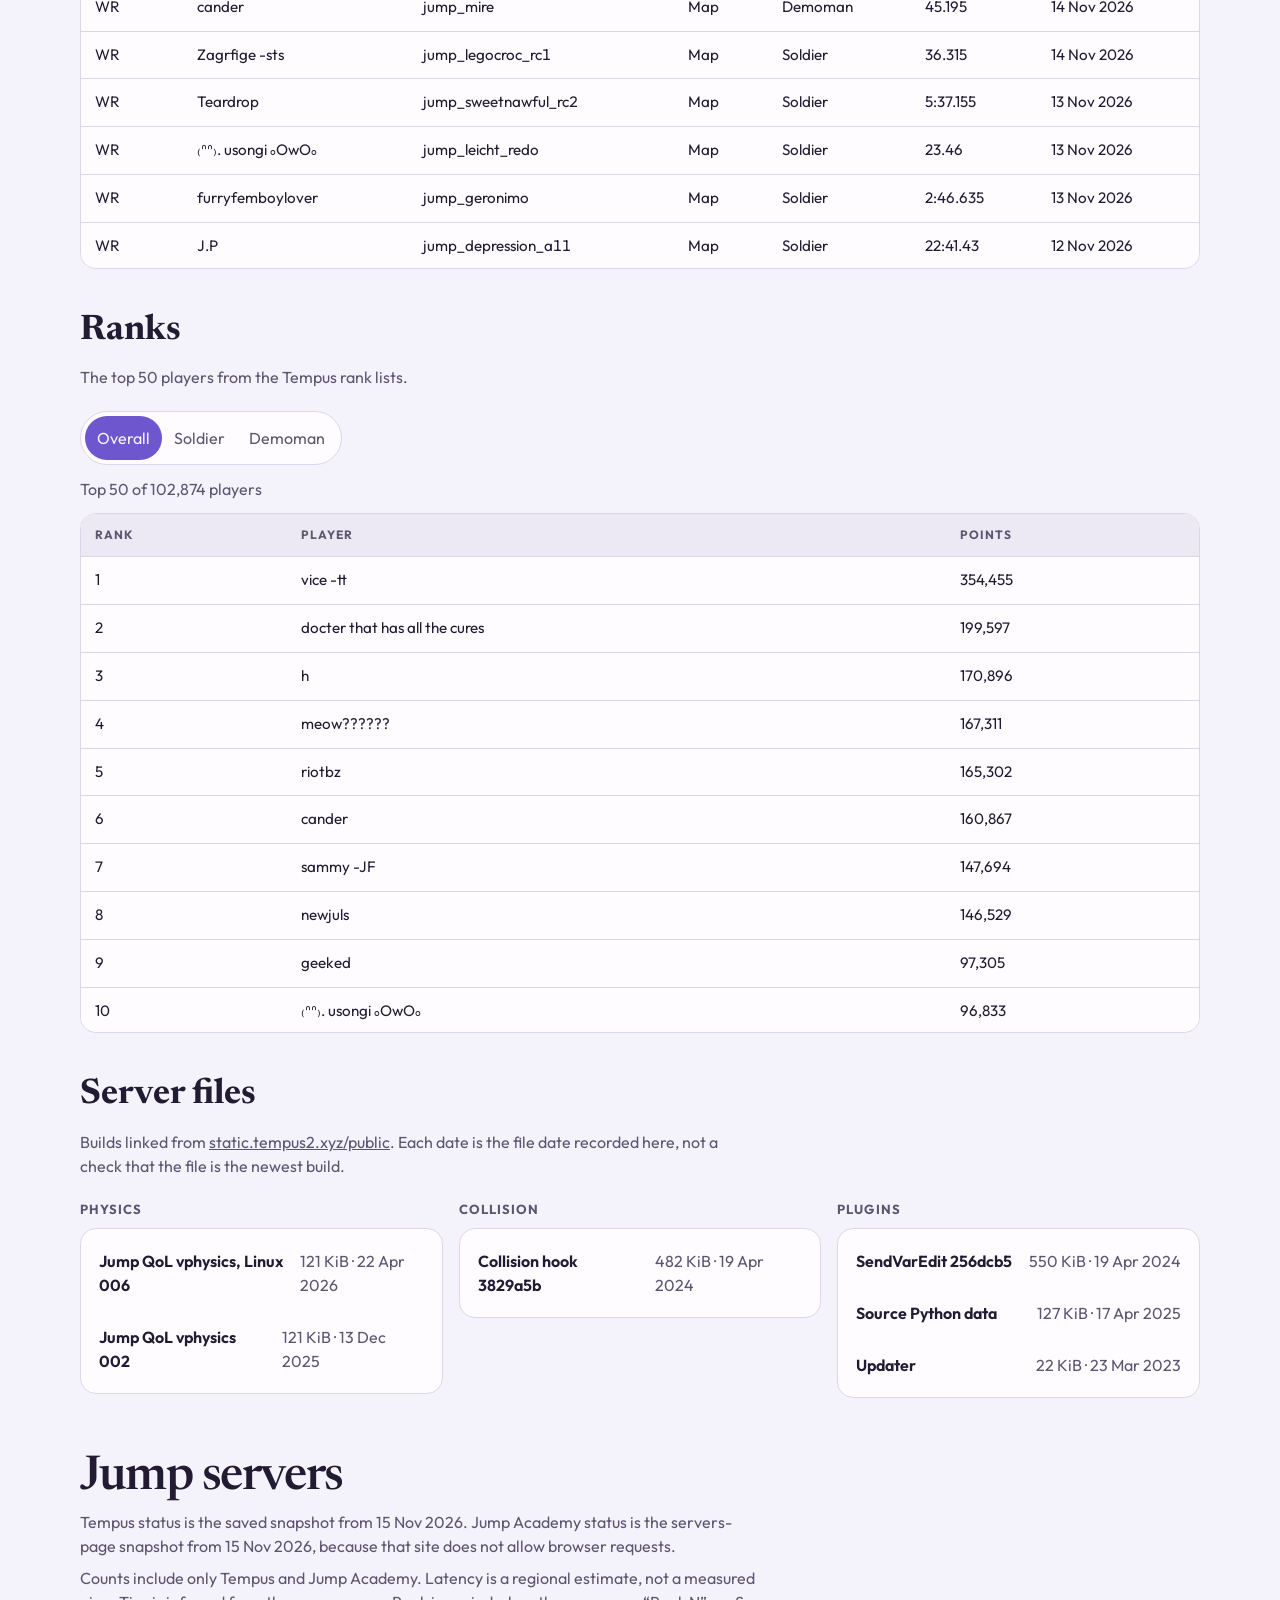
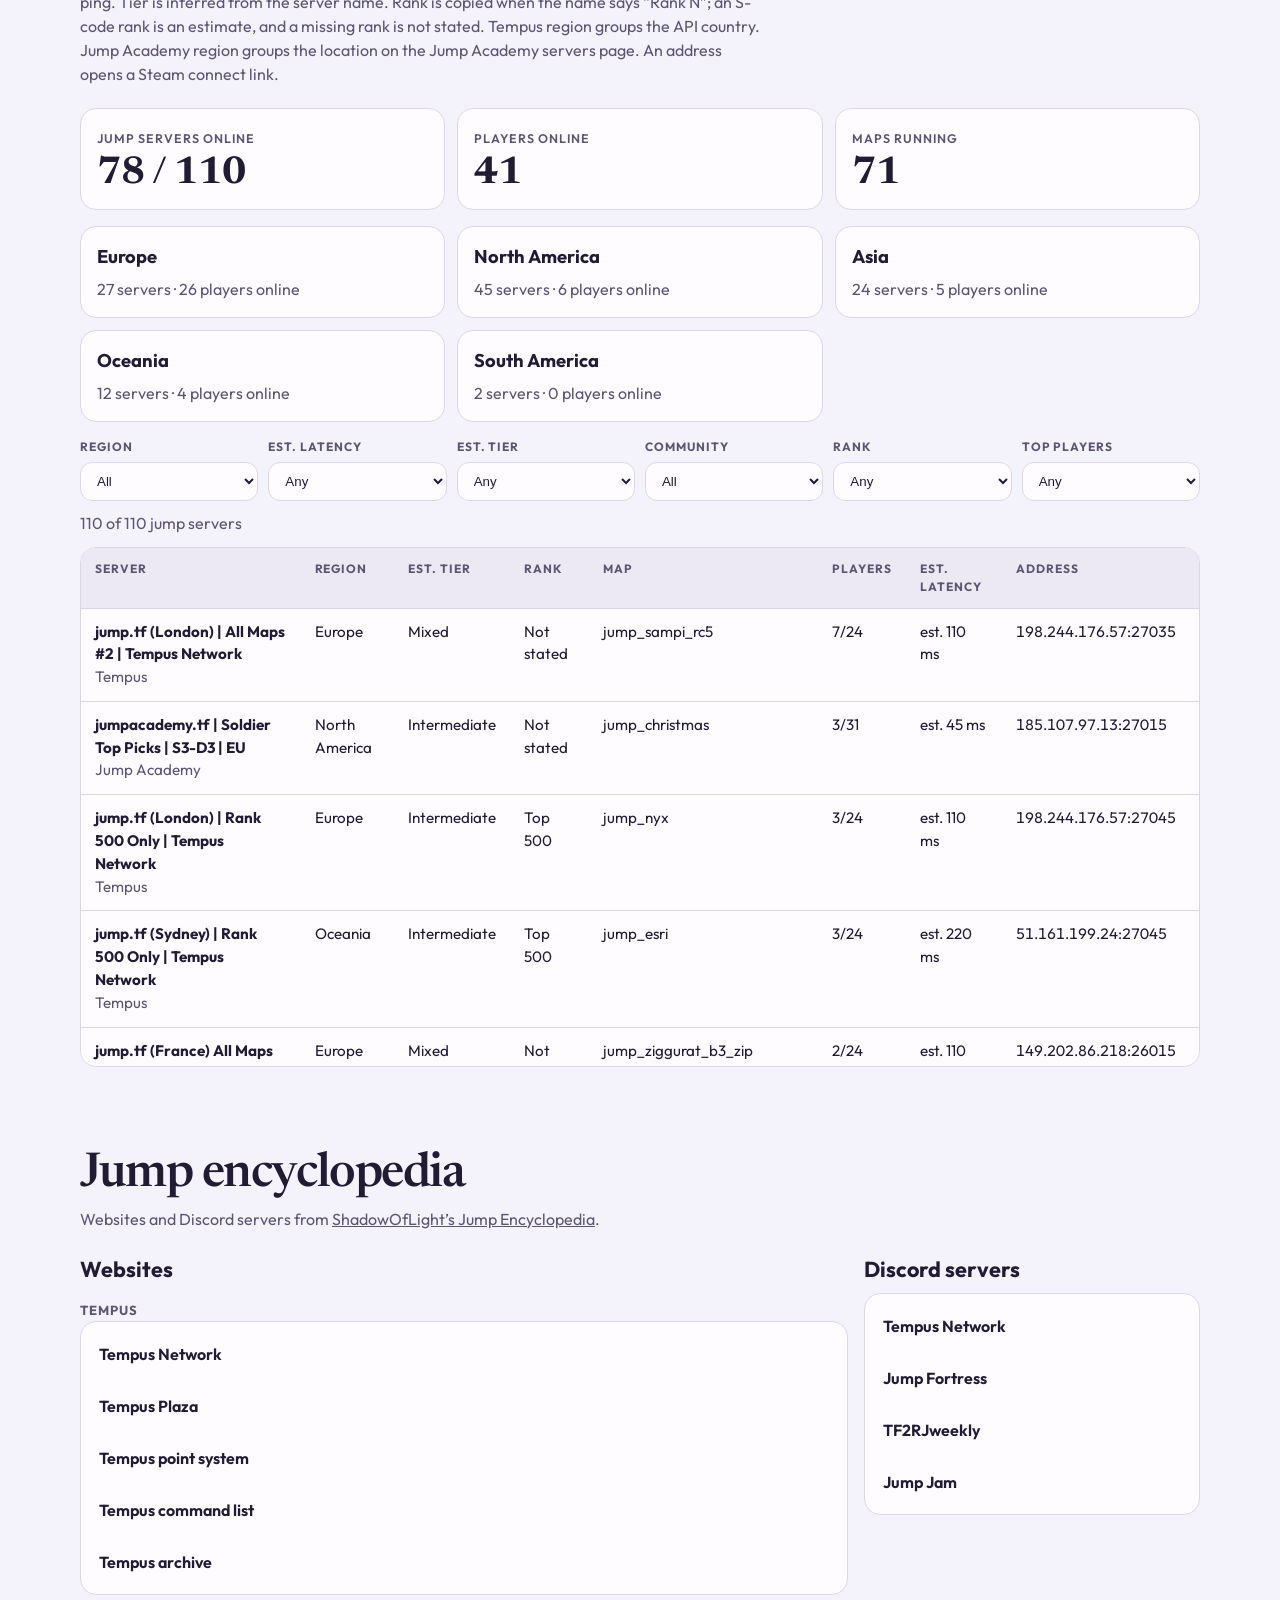
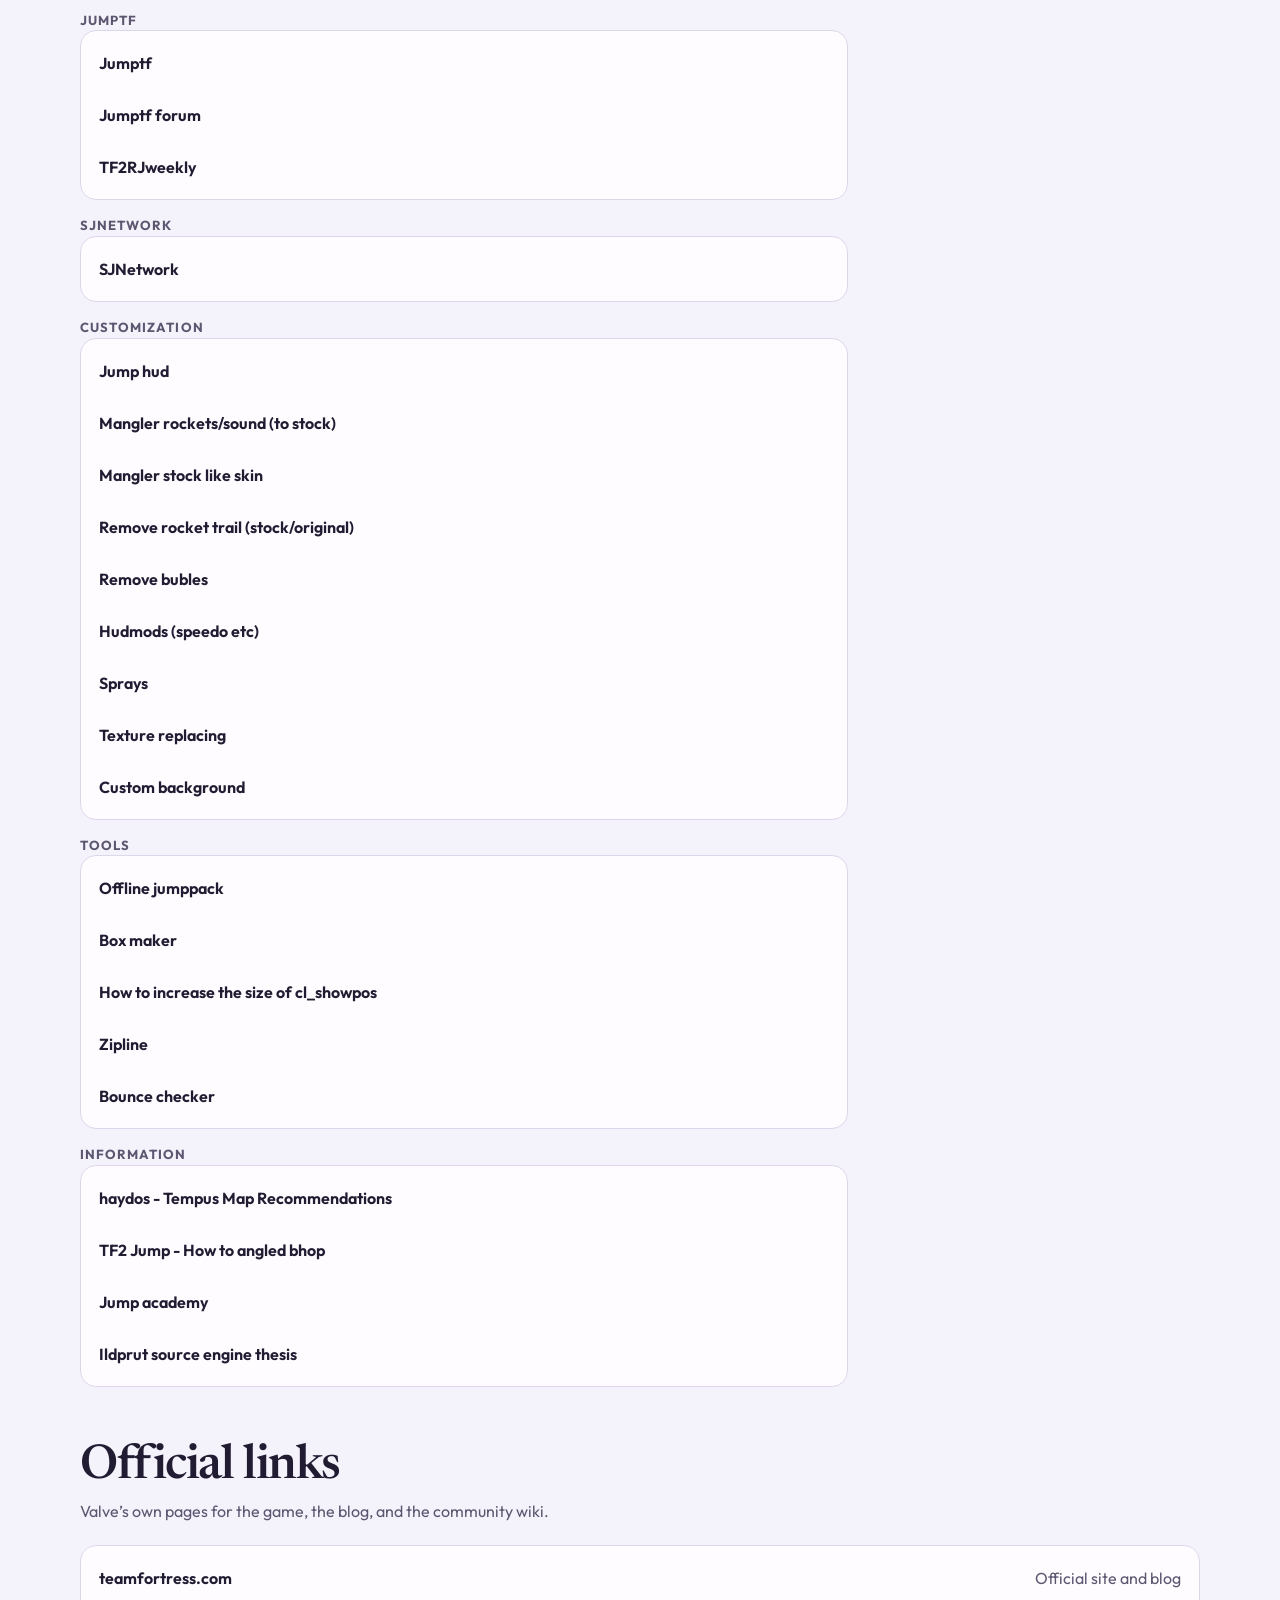
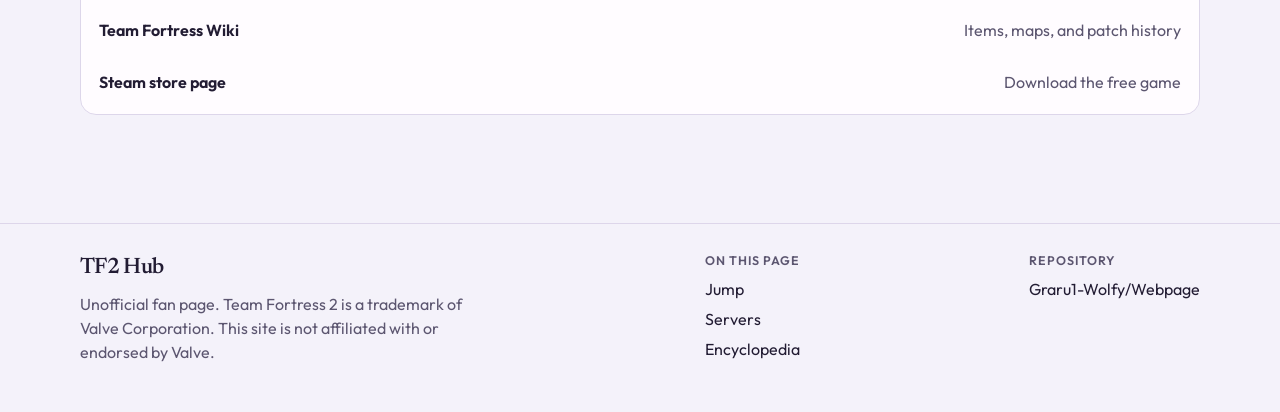
==== commit e13918fb: "Focus the hub on live jump data. Remove the general map list and the all-community totals. Load the " ====
--- a/index.html
+++ b/index.html
@@ -4,7 +4,7 @@
     <meta charset="utf-8">
     <meta name="viewport" content="width=device-width, initial-scale=1, viewport-fit=cover">
     <title>TF2 Hub</title>
-    <meta name="description" content="A fan hub for Team Fortress 2 community servers.">
+    <meta name="description" content="Jump maps, records, ranks, and Tempus and Jump Academy servers for Team Fortress 2.">
     <meta id="theme-color" name="theme-color" content="#14121c">
     <script>
       var theme = "dark";
@@ -29,13 +29,12 @@
     <header class="site-header">
       <div class="wrap header-inner">
         <h1 class="logo">
-          <a href="#maps">
+          <a href="#jump">
             <span class="logo-mark" aria-hidden="true"></span>
             TF2 Hub
           </a>
         </h1>
         <nav class="site-nav" aria-label="Page">
-          <a href="#maps">Maps</a>
           <a href="#jump">Jump</a>
           <a href="#community">Servers</a>
           <a href="#encyclopedia">Encyclopedia</a>
@@ -46,20 +45,11 @@
     </header>
 
     <main id="main">
-      <section class="wrap preview-section" id="maps">
-        <div class="section-head">
-          <h2>Maps</h2>
-          <p>A short list of maps that define the game. Filter them by mode.</p>
-        </div>
-        <div class="modes" id="map-filters" role="toolbar" aria-label="Filter maps"></div>
-        <div class="card-grid" id="map-grid"></div>
-      </section>
-
       <section class="wrap preview-section" id="jump">
         <div class="section-head">
           <h2>Jump</h2>
-          <p>Maps, recent records, and ranks from the <a href="https://tempus2.xyz/apidocs/">Tempus API</a>. Tier 1 is the easiest. Ratings are Good, Decent, Poor, and Bad. A download is the map file on the <a href="https://static.tempus2.xyz/tempus/server/maps/">static mirror</a> when that file is hosted there.</p>
-          <p>This catalog, the records, and the ranks are a snapshot from <time id="jump-updated">date unavailable</time>, not a live feed.</p>
+          <p>Maps, recent records, and ranks from the <a href="https://tempus2.xyz/apidocs/">Tempus API</a>. Tier 1 is the easiest. Ratings are Good, Decent, Poor, and Bad. The type filter uses the map name prefix, not a separate Tempus field.</p>
+          <p id="jump-status">Loading the Tempus catalog, records, and ranks.</p>
         </div>
         <div class="modes" id="jump-class" role="toolbar" aria-label="Class">
           <button type="button" data-class="soldier" aria-pressed="true">Soldier</button>
@@ -67,8 +57,8 @@
         </div>
         <div class="jump-tiers" id="jump-tiers" role="toolbar" aria-label="Tier"></div>
         <form class="filter-bar jump-filters" id="jump-filters">
-          <label>Type
-            <select name="type" aria-label="Type">
+            <label>Name prefix
+            <select name="type" aria-label="Type from the map name">
               <option value="all">All</option>
               <option value="rocket">Rocket jump</option>
               <option value="sticky">Sticky jump</option>
@@ -104,7 +94,6 @@
                 <th>Soldier</th>
                 <th>Demoman</th>
                 <th>Layout</th>
-                <th>Download</th>
               </tr>
             </thead>
             <tbody id="jump-rows"></tbody>
@@ -112,7 +101,7 @@
         </div>
         <div class="section-head jump-files-head">
           <h3>Recent records</h3>
-          <p>World records and top map times from <a href="https://tempus2.xyz/api/v0/activity">/activity</a>.</p>
+          <p>Jump world records and top map times from the <a href="https://tempus2.xyz/api/v0/activity">Tempus activity feed</a>.</p>
         </div>
         <div class="modes jump-switch" id="jump-activity" role="toolbar" aria-label="Record type">
           <button type="button" data-activity="map_wrs" aria-pressed="true">Map records</button>
@@ -192,19 +181,12 @@
       <section class="band" id="community">
         <div class="wrap">
           <div class="section-head">
-            <h2>Community servers</h2>
-            <p>Two different snapshots sit in this section. The cards are every listed TF2 community server. The table is only Tempus and Jump Academy.</p>
-          </div>
-          <div class="section-head jump-files-head">
-            <h3>All TF2 community servers</h3>
-            <p>Totals and regions are from <a href="https://www.steamserverbrowser.com/games/team-fortress-2">SteamServerBrowser</a>, which lists community servers only. Snapshot <time id="community-updated">date unavailable</time>. These numbers are not the jump list below.</p>
+            <h2>Jump servers</h2>
+            <p id="server-status">Loading Tempus and Jump Academy status.</p>
+            <p>Counts include only Tempus and Jump Academy. Latency is a regional estimate, not a measured ping. Tier is inferred from the server name. Rank is copied when the name says “Rank N”; an S-code rank is an estimate, and a missing rank is not stated. Tempus region groups the API country. Jump Academy region groups the location on the Jump Academy servers page. An address opens a Steam connect link.</p>
           </div>
           <div class="metrics" id="community-stats"></div>
           <div class="card-grid region-grid" id="region-grid"></div>
-          <div class="section-head jump-files-head">
-            <h3>Jump servers</h3>
-            <p>Tempus servers are the public list from the <a href="https://tempus2.xyz/api/v0/servers/statusList">Tempus API</a>. Jump Academy is listed with them. Player counts and online status are from the snapshot <time id="servers-updated">date unavailable</time>, not a live check. Latency is a regional estimate, not a measured ping. Tier is inferred from the server name. Rank is copied when the name says “Rank N”; an S-code rank is an estimate, and a missing rank is not stated. Jump Academy’s region is read from the server name. Tempus region groups the server’s country. Each address opens that server’s SteamServerBrowser page.</p>
-          </div>
           <form class="filter-bar" id="server-filters">
             <label>Region
               <select name="region" aria-label="Region">
@@ -383,7 +365,6 @@
         </div>
         <div>
           <p class="footer-label">On this page</p>
-          <a href="#maps">Maps</a>
           <a href="#jump">Jump</a>
           <a href="#community">Servers</a>
           <a href="#encyclopedia">Encyclopedia</a>
@@ -394,8 +375,6 @@
         </div>
       </div>
     </footer>
-    <script src="js/servers.js"></script>
-    <script src="js/jump.js"></script>
     <script src="js/hub.js"></script>
   </body>
 </html>
--- a/css/styles.css
+++ b/css/styles.css
@@ -209,7 +209,6 @@
   font-weight: 700;
 }
 
-#maps,
 #jump,
 #community,
 #encyclopedia,
@@ -864,15 +863,6 @@
   letter-spacing: 0;
 }
 
-#map-filters {
-  flex-wrap: wrap;
-  width: fit-content;
-  max-width: 100%;
-  margin-bottom: 16px;
-  border-radius: 20px;
-}
-
-#map-filters button[aria-pressed="true"],
 #jump-class button[aria-pressed="true"],
 #jump-activity button[aria-pressed="true"],
 #jump-ranks button[aria-pressed="true"],
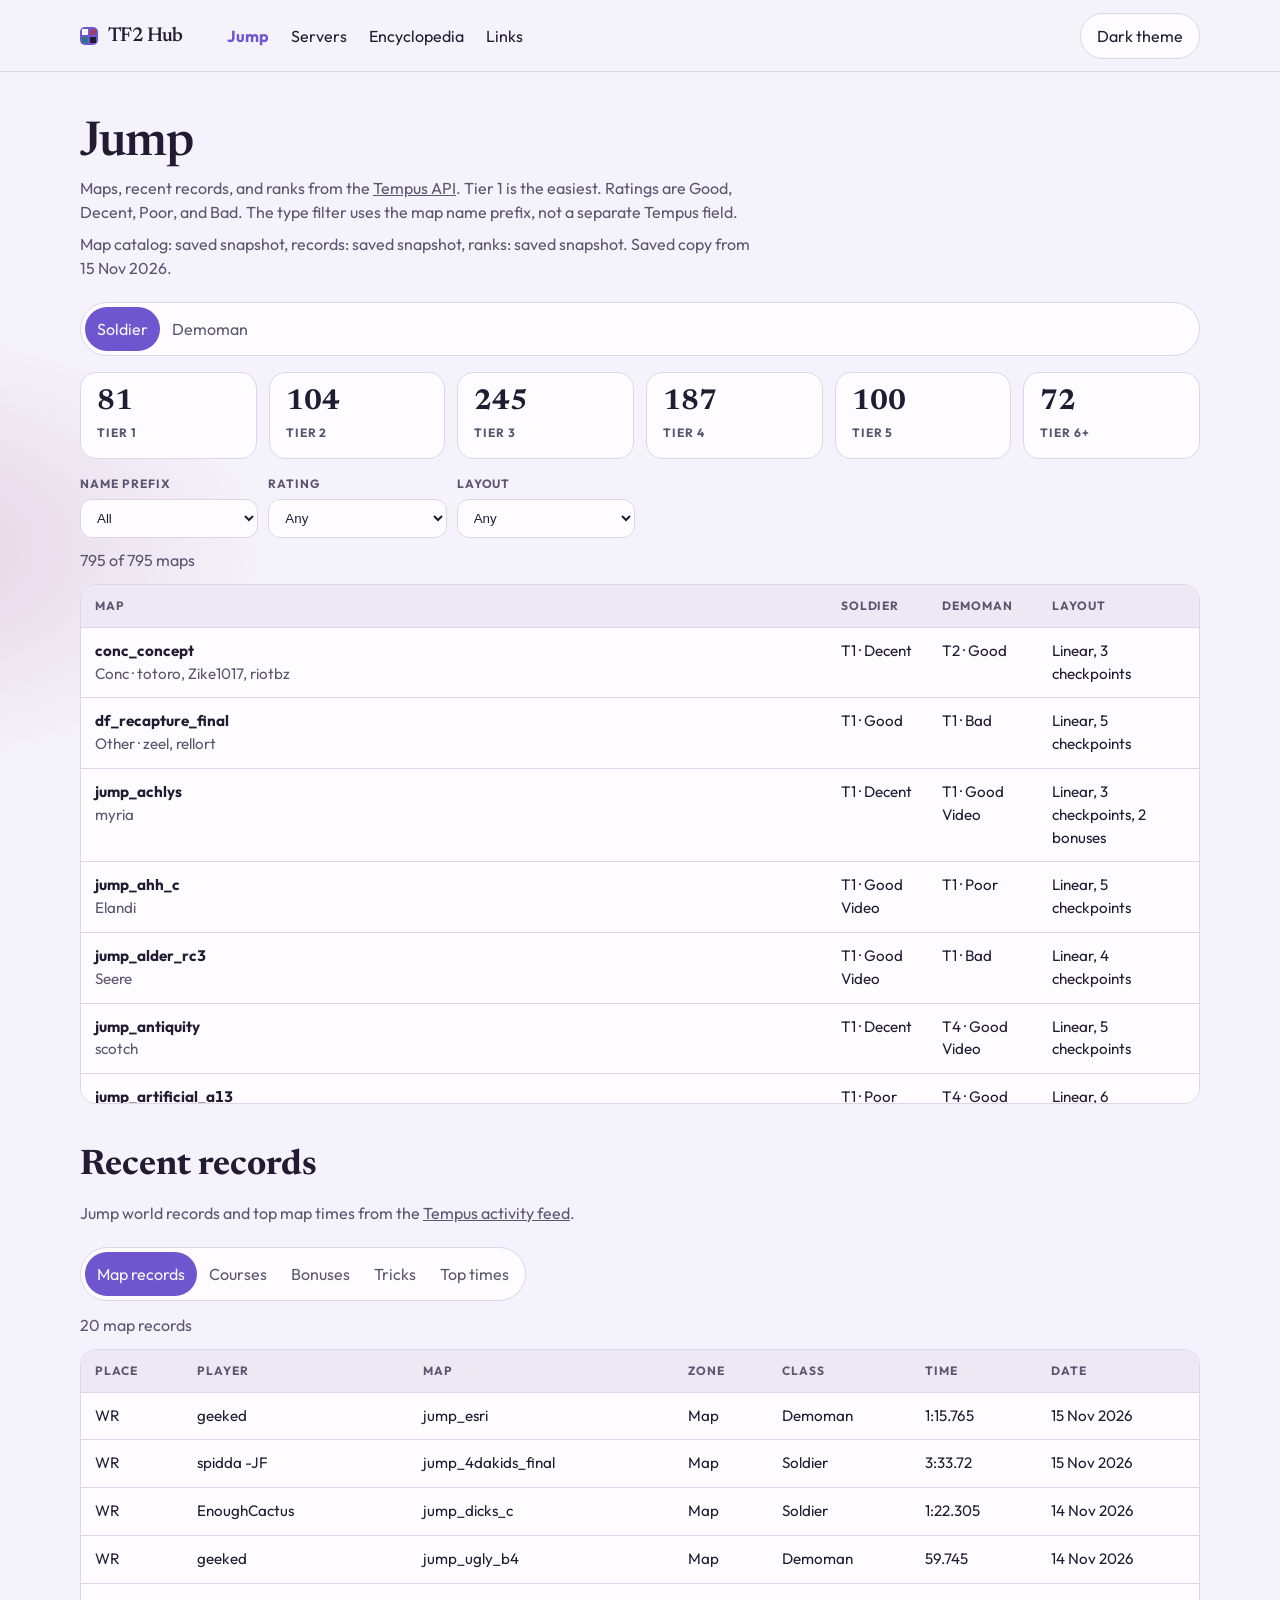
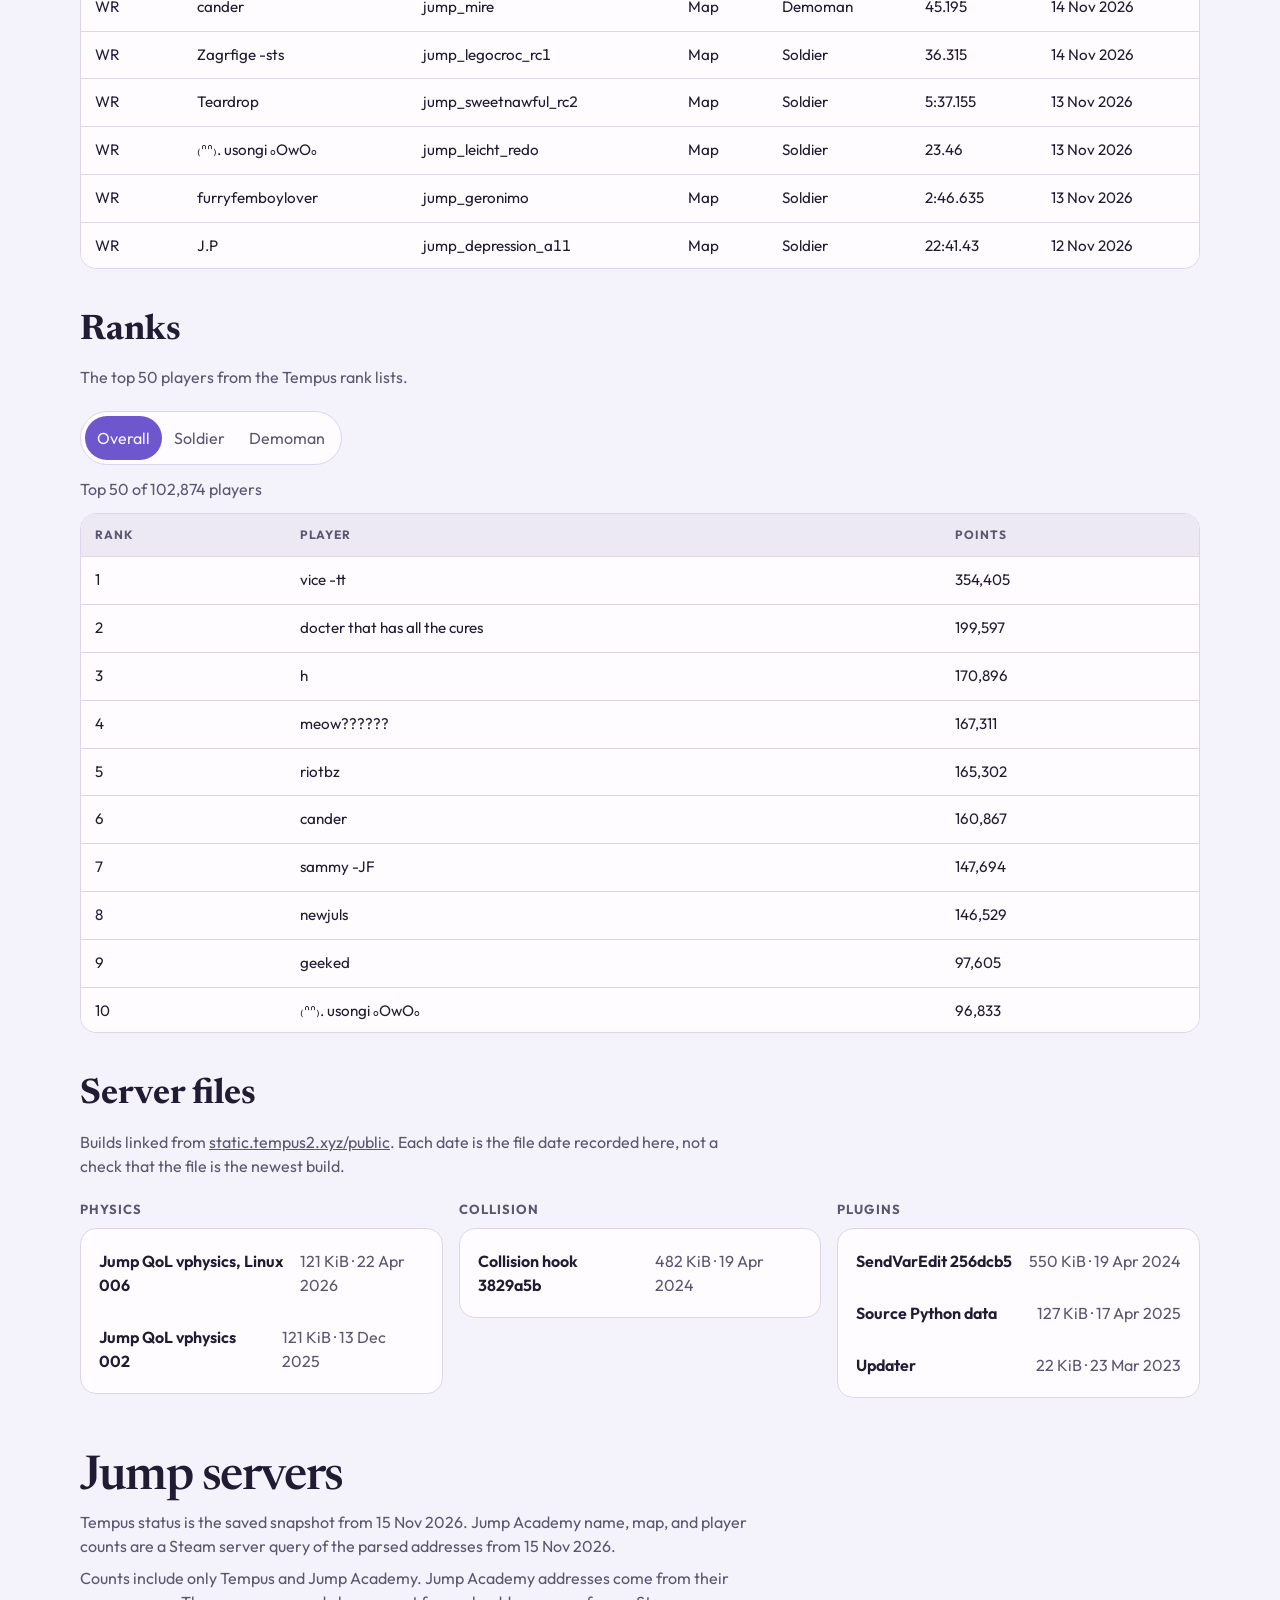
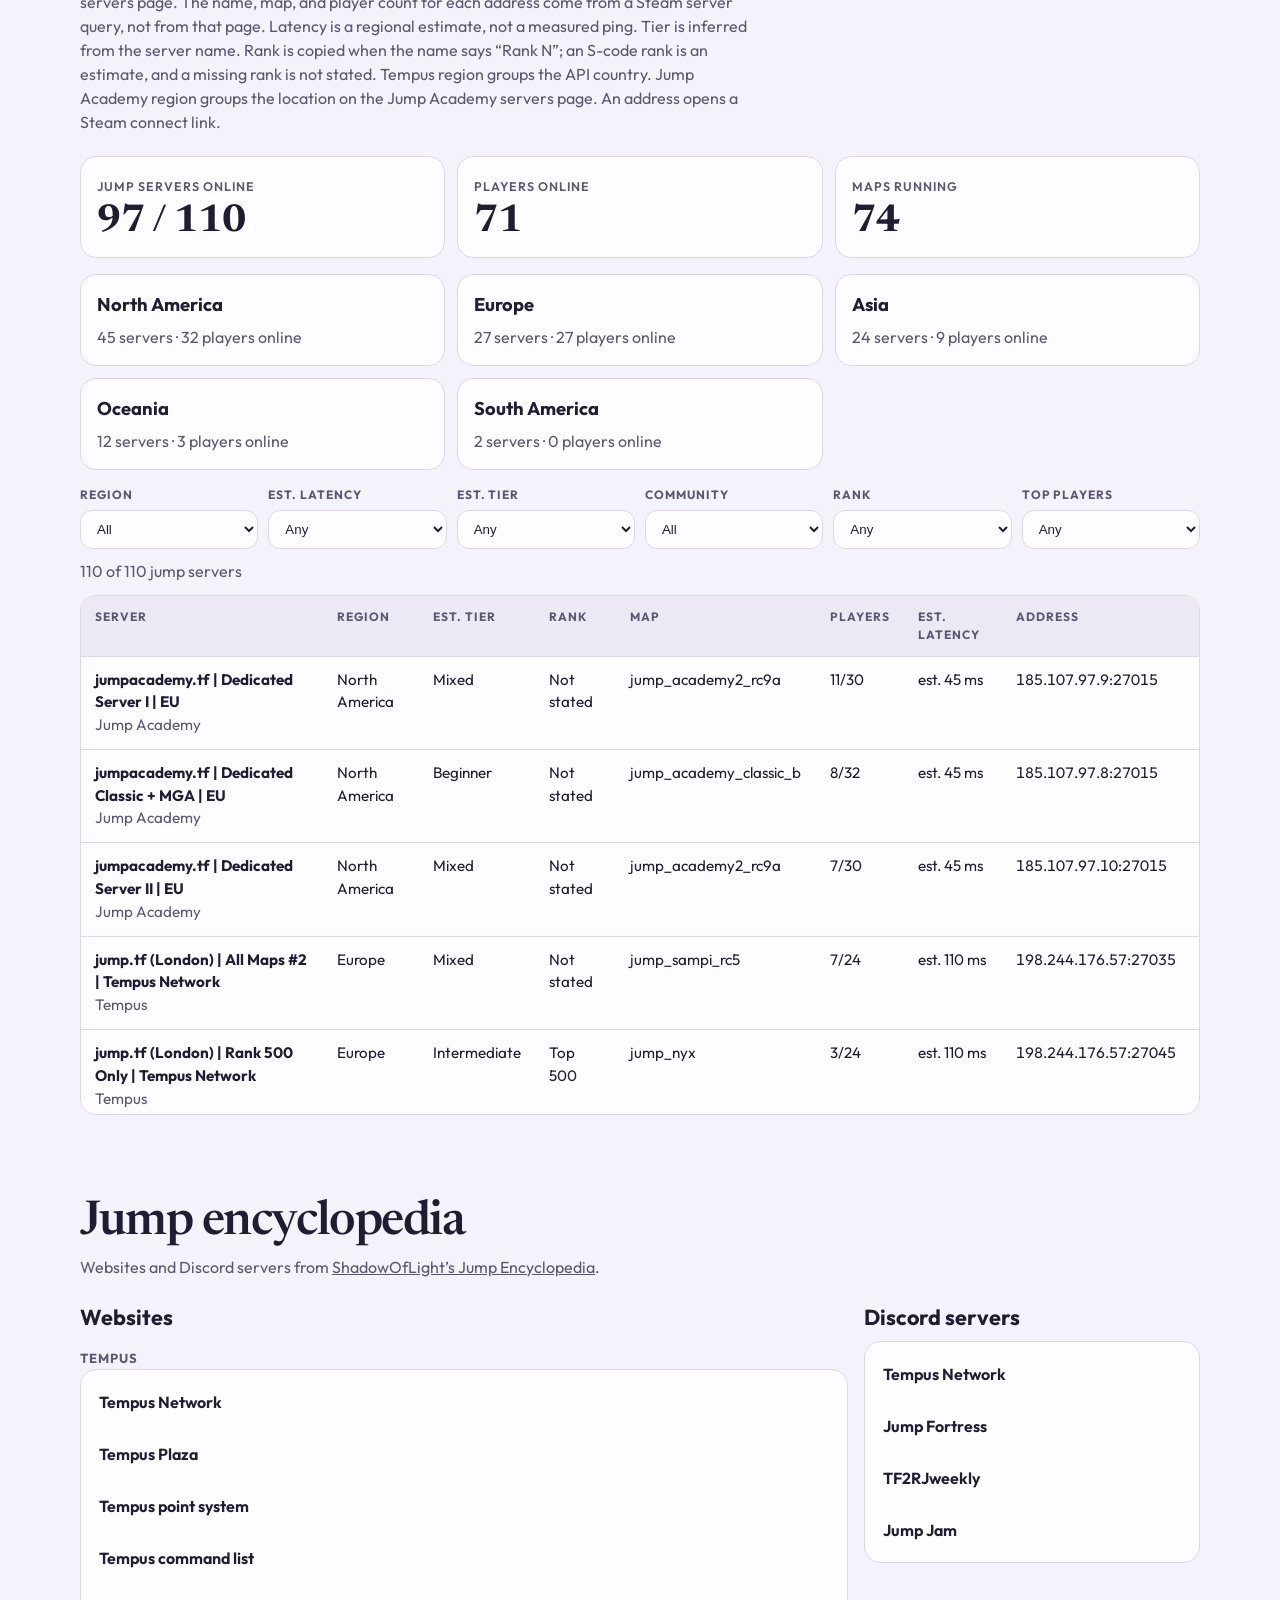
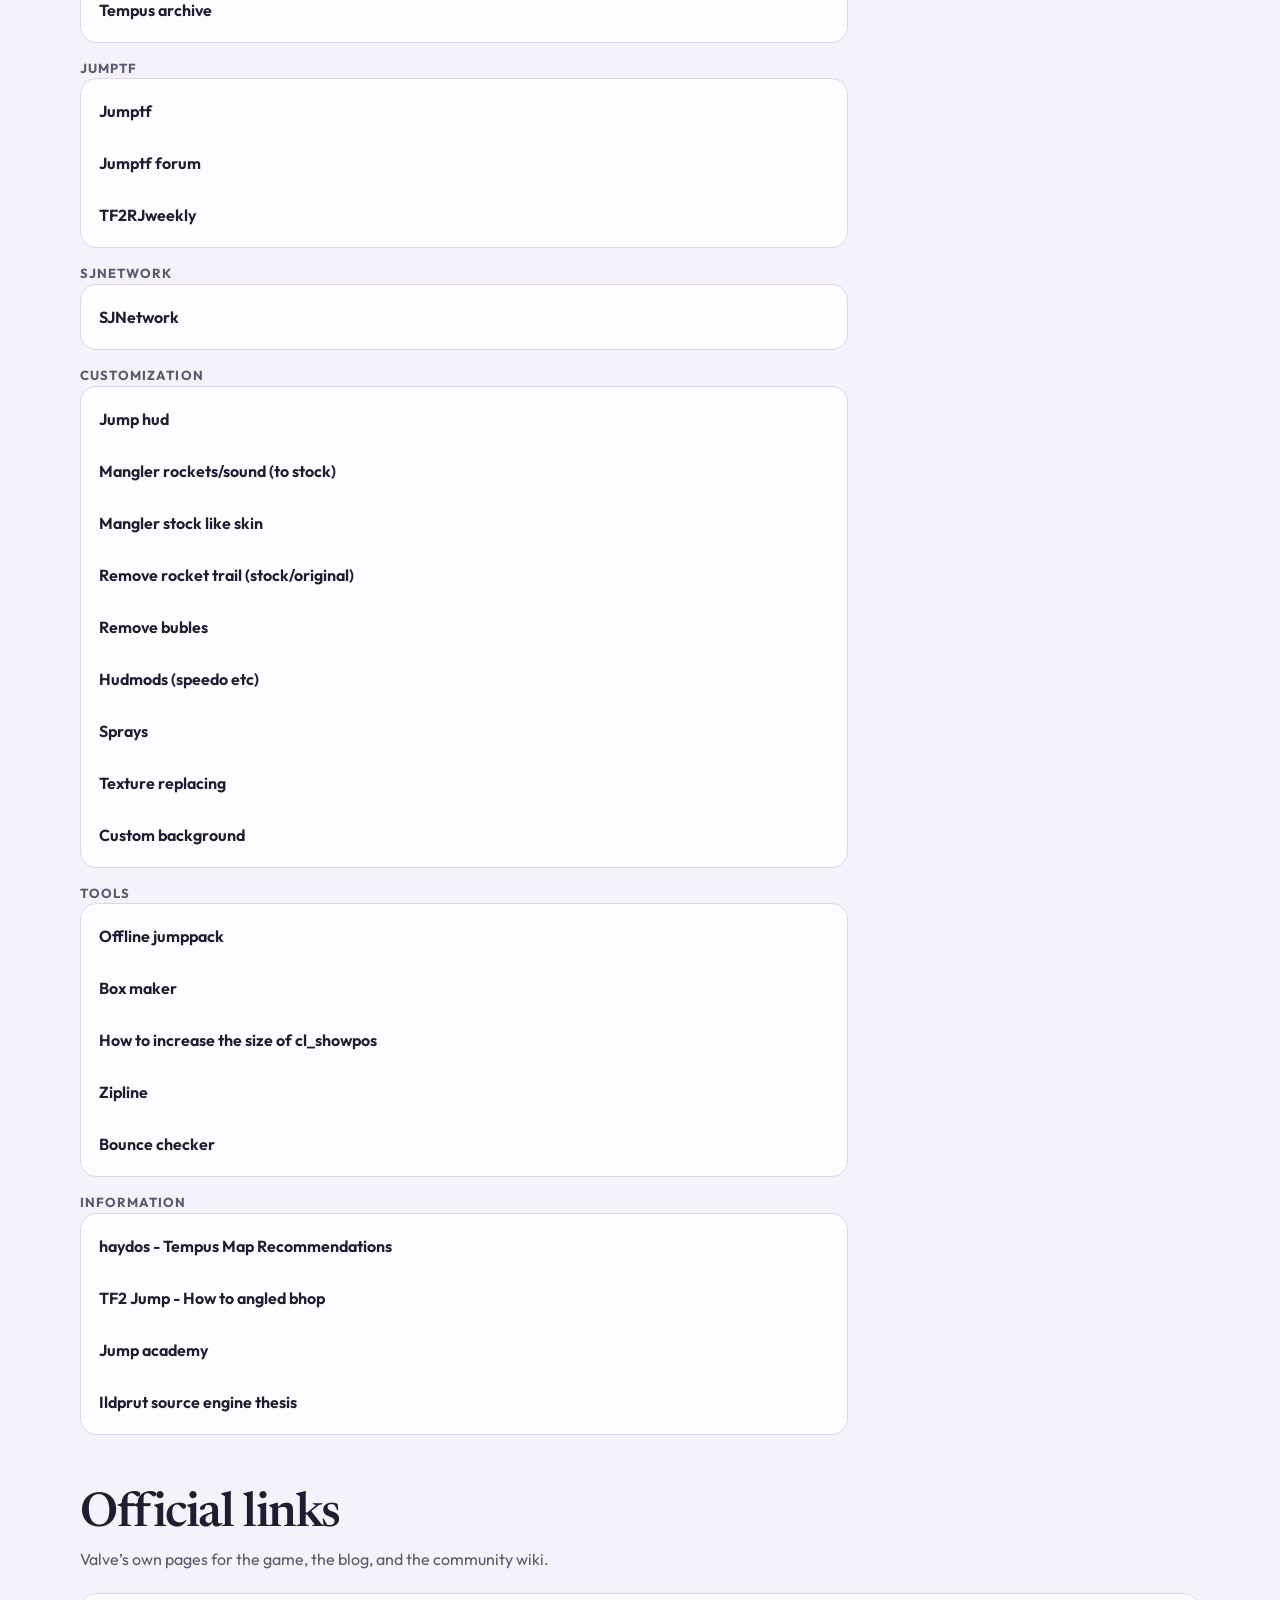
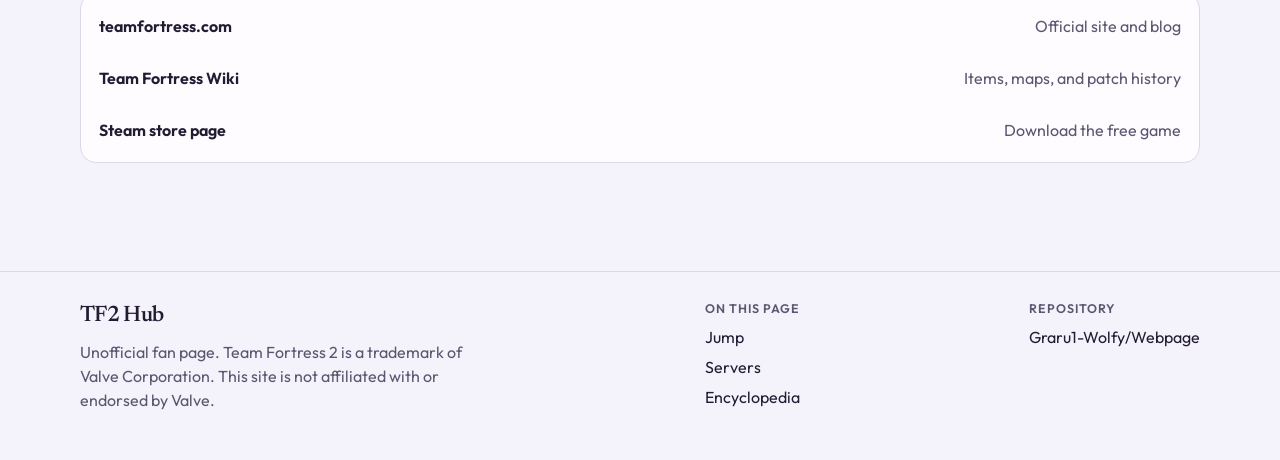
==== commit 4b691fd1: "Query Jump Academy servers with Steam A2S. Keep parsing their public page for addresses only. Fill n" ====
--- a/index.html
+++ b/index.html
@@ -183,7 +183,7 @@
           <div class="section-head">
             <h2>Jump servers</h2>
             <p id="server-status">Loading Tempus and Jump Academy status.</p>
-            <p>Counts include only Tempus and Jump Academy. Latency is a regional estimate, not a measured ping. Tier is inferred from the server name. Rank is copied when the name says “Rank N”; an S-code rank is an estimate, and a missing rank is not stated. Tempus region groups the API country. Jump Academy region groups the location on the Jump Academy servers page. An address opens a Steam connect link.</p>
+            <p>Counts include only Tempus and Jump Academy. Jump Academy addresses come from their servers page. The name, map, and player count for each address come from a Steam server query, not from that page. Latency is a regional estimate, not a measured ping. Tier is inferred from the server name. Rank is copied when the name says “Rank N”; an S-code rank is an estimate, and a missing rank is not stated. Tempus region groups the API country. Jump Academy region groups the location on the Jump Academy servers page. An address opens a Steam connect link.</p>
           </div>
           <div class="metrics" id="community-stats"></div>
           <div class="card-grid region-grid" id="region-grid"></div>
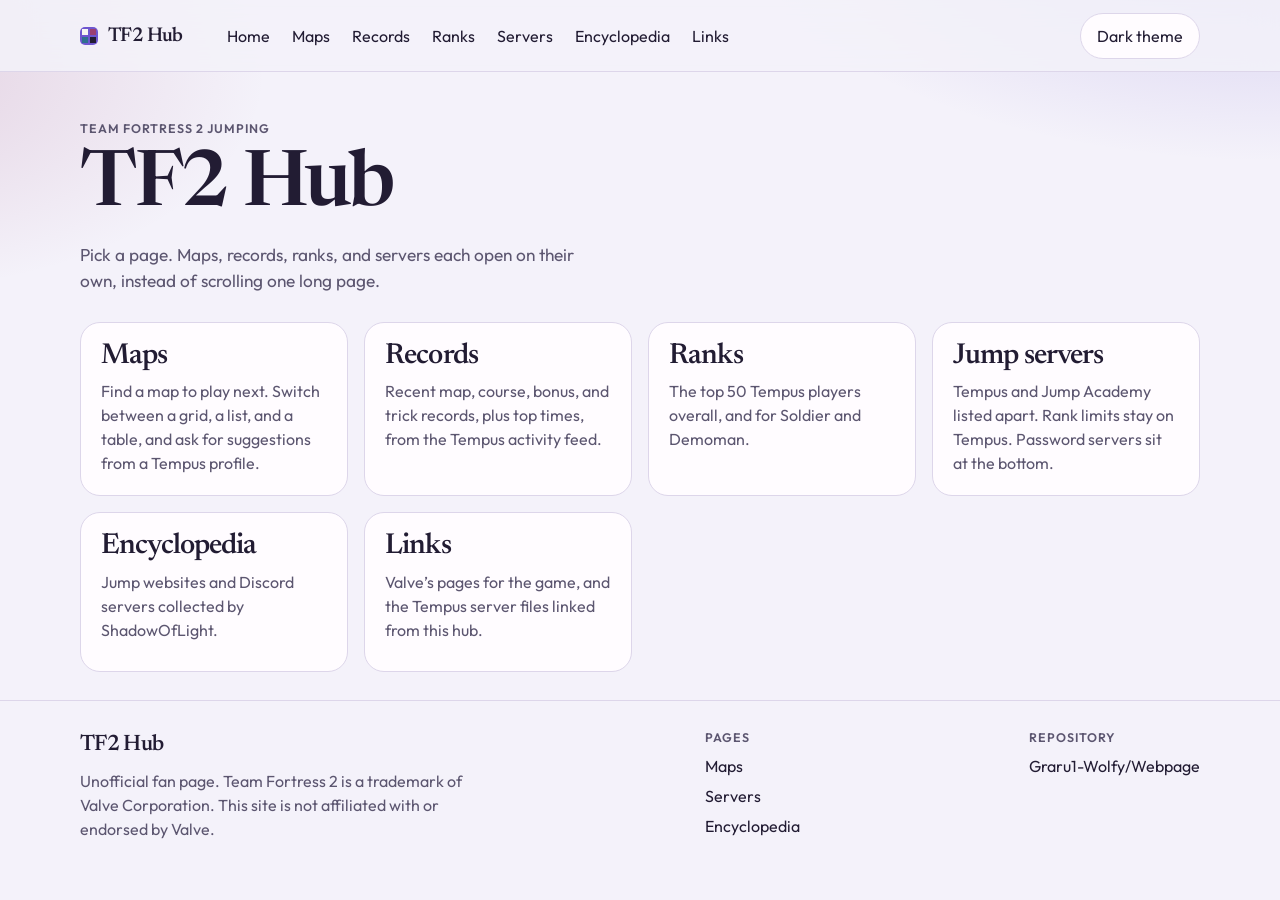
==== commit 5ca5f472: "Split the hub into pages and add a map finder. Home now links to maps, records, ranks, and servers. " ====
--- a/index.html
+++ b/index.html
@@ -4,7 +4,7 @@
     <meta charset="utf-8">
     <meta name="viewport" content="width=device-width, initial-scale=1, viewport-fit=cover">
     <title>TF2 Hub</title>
-    <meta name="description" content="Jump maps, records, ranks, and Tempus and Jump Academy servers for Team Fortress 2.">
+    <meta name="description" content="A hub for Team Fortress 2 jump maps, records, ranks, and Tempus and Jump Academy servers.">
     <meta id="theme-color" name="theme-color" content="#14121c">
     <script>
       var theme = "dark";
@@ -28,335 +28,53 @@
     <a class="skip" href="#main">Skip to content</a>
     <header class="site-header">
       <div class="wrap header-inner">
-        <h1 class="logo">
-          <a href="#jump">
-            <span class="logo-mark" aria-hidden="true"></span>
-            TF2 Hub
-          </a>
-        </h1>
-        <nav class="site-nav" aria-label="Page">
-          <a href="#jump">Jump</a>
-          <a href="#community">Servers</a>
-          <a href="#encyclopedia">Encyclopedia</a>
-          <a href="#links">Links</a>
+        <a class="logo" href="index.html">
+          <span class="logo-mark" aria-hidden="true"></span>
+          TF2 Hub
+        </a>
+        <nav class="site-nav" aria-label="Pages">
+          <a href="index.html" aria-current="page">Home</a>
+          <a href="maps.html">Maps</a>
+          <a href="records.html">Records</a>
+          <a href="ranks.html">Ranks</a>
+          <a href="servers.html">Servers</a>
+          <a href="encyclopedia.html">Encyclopedia</a>
+          <a href="links.html">Links</a>
         </nav>
         <button type="button" class="theme-toggle" id="theme-toggle" aria-pressed="true">Dark theme</button>
       </div>
     </header>
-
-    <main id="main">
-      <section class="wrap preview-section" id="jump">
-        <div class="section-head">
-          <h2>Jump</h2>
-          <p>Maps, recent records, and ranks from the <a href="https://tempus2.xyz/apidocs/">Tempus API</a>. Tier 1 is the easiest. Ratings are Good, Decent, Poor, and Bad. The type filter uses the map name prefix, not a separate Tempus field.</p>
-          <p id="jump-status">Loading the Tempus catalog, records, and ranks.</p>
-        </div>
-        <div class="modes" id="jump-class" role="toolbar" aria-label="Class">
-          <button type="button" data-class="soldier" aria-pressed="true">Soldier</button>
-          <button type="button" data-class="demoman" aria-pressed="false">Demoman</button>
-        </div>
-        <div class="jump-tiers" id="jump-tiers" role="toolbar" aria-label="Tier"></div>
-        <form class="filter-bar jump-filters" id="jump-filters">
-            <label>Name prefix
-            <select name="type" aria-label="Type from the map name">
-              <option value="all">All</option>
-              <option value="rocket">Rocket jump</option>
-              <option value="sticky">Sticky jump</option>
-              <option value="conc">Conc</option>
-              <option value="other">Other</option>
-            </select>
-          </label>
-          <label>Rating
-            <select name="rating" aria-label="Rating">
-              <option value="all">Any</option>
-              <option value="1">Good</option>
-              <option value="2">Decent</option>
-              <option value="3">Poor</option>
-              <option value="4">Bad</option>
-            </select>
-          </label>
-          <label>Layout
-            <select name="layout" aria-label="Layout">
-              <option value="all">Any</option>
-              <option value="bonus">Bonuses</option>
-              <option value="course">Courses</option>
-              <option value="trick">Tricks</option>
-              <option value="linear">Linear</option>
-            </select>
-          </label>
-        </form>
-        <p class="filter-count" id="jump-count"></p>
-        <div class="server-scroll">
-          <table class="server-table">
-            <thead>
-              <tr>
-                <th>Map</th>
-                <th>Soldier</th>
-                <th>Demoman</th>
-                <th>Layout</th>
-              </tr>
-            </thead>
-            <tbody id="jump-rows"></tbody>
-          </table>
-        </div>
-        <div class="section-head jump-files-head">
-          <h3>Recent records</h3>
-          <p>Jump world records and top map times from the <a href="https://tempus2.xyz/api/v0/activity">Tempus activity feed</a>.</p>
-        </div>
-        <div class="modes jump-switch" id="jump-activity" role="toolbar" aria-label="Record type">
-          <button type="button" data-activity="map_wrs" aria-pressed="true">Map records</button>
-          <button type="button" data-activity="course_wrs" aria-pressed="false">Courses</button>
-          <button type="button" data-activity="bonus_wrs" aria-pressed="false">Bonuses</button>
-          <button type="button" data-activity="trick_wrs" aria-pressed="false">Tricks</button>
-          <button type="button" data-activity="map_tops" aria-pressed="false">Top times</button>
-        </div>
-        <p class="filter-count" id="jump-activity-count"></p>
-        <div class="server-scroll">
-          <table class="server-table">
-            <thead>
-              <tr>
-                <th>Place</th>
-                <th>Player</th>
-                <th>Map</th>
-                <th>Zone</th>
-                <th>Class</th>
-                <th>Time</th>
-                <th>Date</th>
-              </tr>
-            </thead>
-            <tbody id="jump-activity-rows"></tbody>
-          </table>
-        </div>
-        <div class="section-head jump-files-head">
-          <h3>Ranks</h3>
-          <p>The top 50 players from the Tempus rank lists.</p>
-        </div>
-        <div class="modes jump-switch" id="jump-ranks" role="toolbar" aria-label="Rank list">
-          <button type="button" data-rank="overall" aria-pressed="true">Overall</button>
-          <button type="button" data-rank="soldier" aria-pressed="false">Soldier</button>
-          <button type="button" data-rank="demoman" aria-pressed="false">Demoman</button>
-        </div>
-        <p class="filter-count" id="jump-rank-count"></p>
-        <div class="server-scroll">
-          <table class="server-table">
-            <thead>
-              <tr>
-                <th>Rank</th>
-                <th>Player</th>
-                <th>Points</th>
-              </tr>
-            </thead>
-            <tbody id="jump-rank-rows"></tbody>
-          </table>
-        </div>
-        <div class="section-head jump-files-head">
-          <h3>Server files</h3>
-          <p>Builds linked from <a href="https://static.tempus2.xyz/public/">static.tempus2.xyz/public</a>. Each date is the file date recorded here, not a check that the file is the newest build.</p>
-        </div>
-        <div class="jump-files">
-          <section>
-            <h3>Physics</h3>
-            <ul class="link-list">
-              <li><a href="https://static.tempus2.xyz/public/jumpqol_vphysics_linux_006.zip">Jump QoL vphysics, Linux 006</a><span>121 KiB · 22 Apr 2026</span></li>
-              <li><a href="https://static.tempus2.xyz/public/jumpqol_vphysics_002.zip">Jump QoL vphysics 002</a><span>121 KiB · 13 Dec 2025</span></li>
-            </ul>
-          </section>
-          <section>
-            <h3>Collision</h3>
-            <ul class="link-list">
-              <li><a href="https://static.tempus2.xyz/public/collisionhook-3829a5b.zip">Collision hook 3829a5b</a><span>482 KiB · 19 Apr 2024</span></li>
-            </ul>
-          </section>
-          <section>
-            <h3>Plugins</h3>
-            <ul class="link-list">
-              <li><a href="https://static.tempus2.xyz/public/sendvaredit-256dcb5.zip">SendVarEdit 256dcb5</a><span>550 KiB · 19 Apr 2024</span></li>
-              <li><a href="https://static.tempus2.xyz/public/source-python-data.zip">Source Python data</a><span>127 KiB · 17 Apr 2025</span></li>
-              <li><a href="https://static.tempus2.xyz/public/updater.smx">Updater</a><span>22 KiB · 23 Mar 2023</span></li>
-            </ul>
-          </section>
-        </div>
-      </section>
-
-      <section class="band" id="community">
-        <div class="wrap">
-          <div class="section-head">
-            <h2>Jump servers</h2>
-            <p id="server-status">Loading Tempus and Jump Academy status.</p>
-            <p>Counts include only Tempus and Jump Academy. Jump Academy addresses come from their servers page. The name, map, and player count for each address come from a Steam server query, not from that page. Latency is a regional estimate, not a measured ping. Tier is inferred from the server name. Rank is copied when the name says “Rank N”; an S-code rank is an estimate, and a missing rank is not stated. Tempus region groups the API country. Jump Academy region groups the location on the Jump Academy servers page. An address opens a Steam connect link.</p>
-          </div>
-          <div class="metrics" id="community-stats"></div>
-          <div class="card-grid region-grid" id="region-grid"></div>
-          <form class="filter-bar" id="server-filters">
-            <label>Region
-              <select name="region" aria-label="Region">
-                <option value="all">All</option>
-                <option>Europe</option>
-                <option>North America</option>
-                <option>Asia</option>
-                <option>Oceania</option>
-                <option>South America</option>
-                <option>Africa</option>
-              </select>
-            </label>
-            <label>Est. latency
-              <select name="latency" aria-label="Estimated latency">
-                <option value="all">Any</option>
-                <option value="80">Under 80 ms</option>
-                <option value="150">Under 150 ms</option>
-                <option value="250">Under 250 ms</option>
-              </select>
-            </label>
-            <label>Est. tier
-              <select name="tier" aria-label="Estimated tier">
-                <option value="all">Any</option>
-                <option>Beginner</option>
-                <option>Intermediate</option>
-                <option>Advanced</option>
-                <option>Mixed</option>
-              </select>
-            </label>
-            <label>Community
-              <select name="community" aria-label="Community">
-                <option value="all">All</option>
-                <option value="tempus">Tempus</option>
-                <option value="jumpacademy">Jump Academy</option>
-              </select>
-            </label>
-            <label>Rank
-              <select name="rank" aria-label="Rank">
-                <option value="all">Any</option>
-                <option value="open">Not stated</option>
-                <option value="1000">Top 1000</option>
-                <option value="500">Top 500</option>
-                <option value="200">Top 200</option>
-                <option value="100">Top 100</option>
-                <option value="50">Top 50</option>
-              </select>
-            </label>
-            <label>Top players
-              <select name="players" aria-label="Top players">
-                <option value="all">Any</option>
-                <option value="1">1 or more</option>
-                <option value="5">5 or more</option>
-                <option value="8">8 or more</option>
-              </select>
-            </label>
-          </form>
-          <p class="filter-count" id="filter-count"></p>
-          <div class="server-scroll">
-            <table class="server-table">
-              <thead>
-                <tr>
-                  <th>Server</th>
-                  <th>Region</th>
-                  <th>Est. tier</th>
-                  <th>Rank</th>
-                  <th>Map</th>
-                  <th>Players</th>
-                  <th>Est. latency</th>
-                  <th>Address</th>
-                </tr>
-              </thead>
-              <tbody id="server-rows"></tbody>
-            </table>
-          </div>
-        </div>
-      </section>
-
-      <section class="wrap preview-section" id="encyclopedia">
-        <div class="section-head">
-          <h2>Jump encyclopedia</h2>
-          <p>Websites and Discord servers from <a href="https://docs.google.com/spreadsheets/d/1kL76rEPL2AtMSu5RWI2VtW5ZJ2QIQx61BNowdfN-09M/htmlview#gid=1264642306">ShadowOfLight’s Jump Encyclopedia</a>.</p>
-        </div>
-        <div class="encyclopedia">
-          <div>
-            <h3>Websites</h3>
-            <section>
-              <h4>Tempus</h4>
-              <ul class="link-list">
-                <li><a href="https://tempus2.xyz">Tempus Network</a></li>
-                <li><a href="https://tempusplaza.com">Tempus Plaza</a></li>
-                <li><a href="https://www.youtube.com/watch?v=-X00KqLJuPg">Tempus point system</a></li>
-                <li><a href="https://docs.google.com/document/d/1FU_DLzmezpbtM9OJJaJuoeN-tYokrWU26dm7ZWV9oME/edit?tab=t.0">Tempus command list</a></li>
-                <li><a href="https://www.youtube.com/@tempusarchive">Tempus archive</a></li>
-              </ul>
-            </section>
-            <section>
-              <h4>Jumptf</h4>
-              <ul class="link-list">
-                <li><a href="https://jump.tf">Jumptf</a></li>
-                <li><a href="https://jump.tf/forum/">Jumptf forum</a></li>
-                <li><a href="https://www.youtube.com/@TF2RJweekly">TF2RJweekly</a></li>
-              </ul>
-            </section>
-            <section>
-              <h4>SJNetwork</h4>
-              <ul class="link-list">
-                <li><a href="https://sjnetwork.ovh">SJNetwork</a></li>
-              </ul>
-            </section>
-            <section>
-              <h4>Customization</h4>
-              <ul class="link-list">
-                <li><a href="https://github.com/itsmmarc/jumphud">Jump hud</a></li>
-                <li><a href="https://drive.google.com/drive/folders/1HvjqUWgGeWRSiEpdn0natUZELj3rPRAa">Mangler rockets/sound (to stock)</a></li>
-                <li><a href="https://gamebanana.com/mods/542567">Mangler stock like skin</a></li>
-                <li><a href="https://gamebanana.com/mods/12415">Remove rocket trail (stock/original)</a></li>
-                <li><a href="https://drive.google.com/file/d/1fx7olVPWkRwH50wDLuMNWc6jkmF2LfdE/view?usp=sharing">Remove bubles</a></li>
-                <li><a href="https://github.com/bakapear/hudmods/tree/main">Hudmods (speedo etc)</a></li>
-                <li><a href="https://github.com/Elandi-rj/sprays">Sprays</a></li>
-                <li><a href="https://www.youtube.com/watch?v=6GmzKExCy_0">Texture replacing</a></li>
-                <li><a href="https://steamcommunity.com/sharedfiles/filedetails/?id=1514650207">Custom background</a></li>
-              </ul>
-            </section>
-            <section>
-              <h4>Tools</h4>
-              <ul class="link-list">
-                <li><a href="https://jump.tf/forum/index.php?topic=3294.0">Offline jumppack</a></li>
-                <li><a href="https://elandi-rj.github.io/vmf2box/">Box maker</a></li>
-                <li><a href="https://imgur.com/a/how-to-increase-size-of-cl-showpos-e2oxsdI">How to increase the size of cl_showpos</a></li>
-                <li><a href="https://jump.tf/forum/index.php?topic=3367.0">Zipline</a></li>
-                <li><a href="https://bakapear.github.io/bcheck/">Bounce checker</a></li>
-              </ul>
-            </section>
-            <section>
-              <h4>Information</h4>
-              <ul class="link-list">
-                <li><a href="https://docs.google.com/spreadsheets/u/0/d/1907vPaXC_hS7HJaVnO2ugTOcV4ztIUzsOAQGs_5hwPY/htmlview">haydos - Tempus Map Recommendations</a></li>
-                <li><a href="https://www.youtube.com/watch?v=NsWmYZu1GHA">TF2 Jump - How to angled bhop</a></li>
-                <li><a href="https://jumpacademy.tf">Jump academy</a></li>
-                <li><a href="https://www.dropbox.com/scl/fi/c0vxjztou9xj0of1zamer/Review.pdf?rlkey=rv9l35ze3uvhbk5llnwl1ld0k&amp;e=2&amp;dl=0">Ildprut source engine thesis</a></li>
-              </ul>
-            </section>
-          </div>
-          <aside>
-            <h3>Discord servers</h3>
-            <ul class="link-list">
-              <li><a href="https://discord.gg/x9J4hVd96q">Tempus Network</a></li>
-              <li><a href="https://discord.gg/fNuYx7gHqT">Jump Fortress</a></li>
-              <li><a href="https://discord.gg/yQAJWDqkgA">TF2RJweekly</a></li>
-              <li><a href="https://discord.gg/YdNcxnuUwK">Jump Jam</a></li>
-            </ul>
-          </aside>
-        </div>
-      </section>
-
-      <section class="band" id="links">
-        <div class="wrap tokens">
-          <div class="section-head">
-            <h2>Official links</h2>
-            <p>Valve’s own pages for the game, the blog, and the community wiki.</p>
-          </div>
-          <ul class="link-list">
-            <li><a href="https://www.teamfortress.com/">teamfortress.com</a><span>Official site and blog</span></li>
-            <li><a href="https://wiki.teamfortress.com/">Team Fortress Wiki</a><span>Items, maps, and patch history</span></li>
-            <li><a href="https://store.steampowered.com/app/440/Team_Fortress_2/">Steam store page</a><span>Download the free game</span></li>
-          </ul>
-        </div>
-      </section>
+    <main id="main" class="wrap preview-section">
+      <p class="kicker">Team Fortress 2 jumping</p>
+      <h1>TF2 Hub</h1>
+      <p class="lede">Pick a page. Maps, records, ranks, and servers each open on their own, instead of scrolling one long page.</p>
+      <div class="hub-grid">
+        <a class="hub-card" href="maps.html">
+          <h2>Maps</h2>
+          <p>Find a map to play next. Switch between a grid, a list, and a table, and ask for suggestions from a Tempus profile.</p>
+        </a>
+        <a class="hub-card" href="records.html">
+          <h2>Records</h2>
+          <p>Recent map, course, bonus, and trick records, plus top times, from the Tempus activity feed.</p>
+        </a>
+        <a class="hub-card" href="ranks.html">
+          <h2>Ranks</h2>
+          <p>The top 50 Tempus players overall, and for Soldier and Demoman.</p>
+        </a>
+        <a class="hub-card" href="servers.html">
+          <h2>Jump servers</h2>
+          <p>Tempus and Jump Academy listed apart. Rank limits stay on Tempus. Password servers sit at the bottom.</p>
+        </a>
+        <a class="hub-card" href="encyclopedia.html">
+          <h2>Encyclopedia</h2>
+          <p>Jump websites and Discord servers collected by ShadowOfLight.</p>
+        </a>
+        <a class="hub-card" href="links.html">
+          <h2>Links</h2>
+          <p>Valve’s pages for the game, and the Tempus server files linked from this hub.</p>
+        </a>
+      </div>
     </main>
-
     <footer class="site-footer">
       <div class="wrap footer-inner">
         <div>
@@ -364,10 +82,10 @@
           <p class="muted">Unofficial fan page. Team Fortress 2 is a trademark of Valve Corporation. This site is not affiliated with or endorsed by Valve.</p>
         </div>
         <div>
-          <p class="footer-label">On this page</p>
-          <a href="#jump">Jump</a>
-          <a href="#community">Servers</a>
-          <a href="#encyclopedia">Encyclopedia</a>
+          <p class="footer-label">Pages</p>
+          <a href="maps.html">Maps</a>
+          <a href="servers.html">Servers</a>
+          <a href="encyclopedia.html">Encyclopedia</a>
         </div>
         <div>
           <p class="footer-label">Repository</p>
@@ -375,6 +93,6 @@
         </div>
       </div>
     </footer>
-    <script src="js/hub.js"></script>
+    <script src="js/common.js"></script>
   </body>
 </html>
--- a/css/styles.css
+++ b/css/styles.css
@@ -365,7 +365,8 @@
   color: var(--muted);
 }
 
-.modes button[aria-checked="true"] {
+.modes button[aria-checked="true"],
+.modes button[aria-pressed="true"] {
   background: var(--primary);
   color: var(--on-primary);
 }
@@ -1211,14 +1212,14 @@
     overflow-wrap: anywhere;
   }
 
-  #server-rows tr {
+  .server-rows tr {
     display: grid;
     grid-template-columns: 1fr 1fr;
     column-gap: 12px;
     row-gap: 2px;
   }
 
-  #server-rows td,
+  .server-rows td,
   #jump-rows td,
   #jump-activity-rows td,
   #jump-rank-rows td {
@@ -1226,19 +1227,19 @@
     padding: 0;
   }
 
-  #server-rows td[data-label="Server"],
-  #server-rows td[data-label="Address"] {
+  .server-rows td[data-label="Server"],
+  .server-rows td[data-label="Address"] {
     grid-column: 1 / -1;
   }
 
-  #server-rows td::before,
+  .server-rows td::before,
   .server-table td::before {
     display: inline;
     margin: 0 6px 0 0;
   }
 
   #jump-rows td[data-label="Map"],
-  #server-rows td[data-label="Server"],
+  .server-rows td[data-label="Server"],
   #jump-activity-rows td[data-label="Map"],
   #jump-rank-rows td[data-label="Player"] {
     order: -1;
@@ -1251,7 +1252,7 @@
   }
 
   #jump-rows td[data-label="Map"]::before,
-  #server-rows td[data-label="Server"]::before,
+  .server-rows td[data-label="Server"]::before,
   #jump-activity-rows td[data-label="Map"]::before,
   #jump-rank-rows td[data-label="Player"]::before {
     content: none;
@@ -1369,6 +1370,170 @@
   }
 }
 
+h1.page-title {
+  margin-top: 0;
+  font-size: clamp(2.4rem, 5vw, 4rem);
+}
+
+.hub-grid {
+  display: grid;
+  grid-template-columns: repeat(auto-fill, minmax(240px, 1fr));
+  gap: 16px;
+  margin-top: 28px;
+}
+
+.hub-card {
+  display: flex;
+  flex-direction: column;
+  gap: 8px;
+  min-height: 160px;
+  padding: 20px;
+  background: var(--surface-raised);
+  border: 1px solid var(--border);
+  border-radius: 20px;
+  text-decoration: none;
+}
+
+.hub-card h2 {
+  font-size: 1.8rem;
+}
+
+.hub-card p {
+  color: var(--muted);
+}
+
+.map-toolbar {
+  display: flex;
+  justify-content: space-between;
+  align-items: center;
+  gap: 12px;
+  flex-wrap: wrap;
+}
+
+.map-grid,
+.map-list {
+  display: grid;
+  gap: 16px;
+}
+
+.map-grid {
+  grid-template-columns: repeat(auto-fill, minmax(220px, 1fr));
+}
+
+.map-list {
+  grid-template-columns: 1fr;
+}
+
+.map-card {
+  display: flex;
+  flex-direction: column;
+  min-width: 0;
+  background: var(--surface-raised);
+  border: 1px solid var(--border);
+  border-radius: 16px;
+  overflow: hidden;
+  color: inherit;
+  text-decoration: none;
+}
+
+.map-list .map-card {
+  flex-direction: row;
+  align-items: stretch;
+}
+
+.map-card img,
+.map-shot {
+  width: 100%;
+  aspect-ratio: 16 / 9;
+  object-fit: cover;
+  background: var(--surface);
+}
+
+.map-list .map-card img,
+.map-list .map-shot {
+  width: 180px;
+  flex: 0 0 180px;
+}
+
+.map-shot-fallback {
+  display: grid;
+  place-items: center;
+  color: var(--muted);
+  font-size: 0.85rem;
+}
+
+.map-card-body {
+  display: grid;
+  gap: 4px;
+  padding: 12px 14px 14px;
+}
+
+.map-card-body span {
+  color: var(--muted);
+}
+
+.filter-bar input {
+  width: 100%;
+  min-height: 44px;
+  padding: 10px 12px;
+  background: var(--surface-raised);
+  color: var(--text);
+  border: 1px solid var(--border);
+  border-radius: 12px;
+}
+
+.recommend-form .btn {
+  width: auto;
+}
+
+.recommend {
+  margin-top: 36px;
+}
+
+.recommend-form {
+  align-items: end;
+  grid-template-columns: minmax(0, 1fr) auto;
+}
+
+.pick-list {
+  display: flex;
+  flex-wrap: wrap;
+  gap: 8px;
+  margin-bottom: 16px;
+}
+
+.pick-list button {
+  min-height: 44px;
+  padding: 8px 12px;
+  background: var(--surface-raised);
+  border: 1px solid var(--border);
+  border-radius: 999px;
+}
+
+#map-more {
+  margin-top: 16px;
+}
+
+#academy-title {
+  margin-top: 28px;
+}
+
+@media (max-width: 560px) {
+  .recommend-form {
+    grid-template-columns: 1fr;
+  }
+
+  .map-list .map-card {
+    flex-direction: column;
+  }
+
+  .map-list .map-card img,
+  .map-list .map-shot {
+    width: 100%;
+    flex-basis: auto;
+  }
+}
+
 @media (prefers-reduced-motion: reduce) {
   html {
     scroll-behavior: auto;
